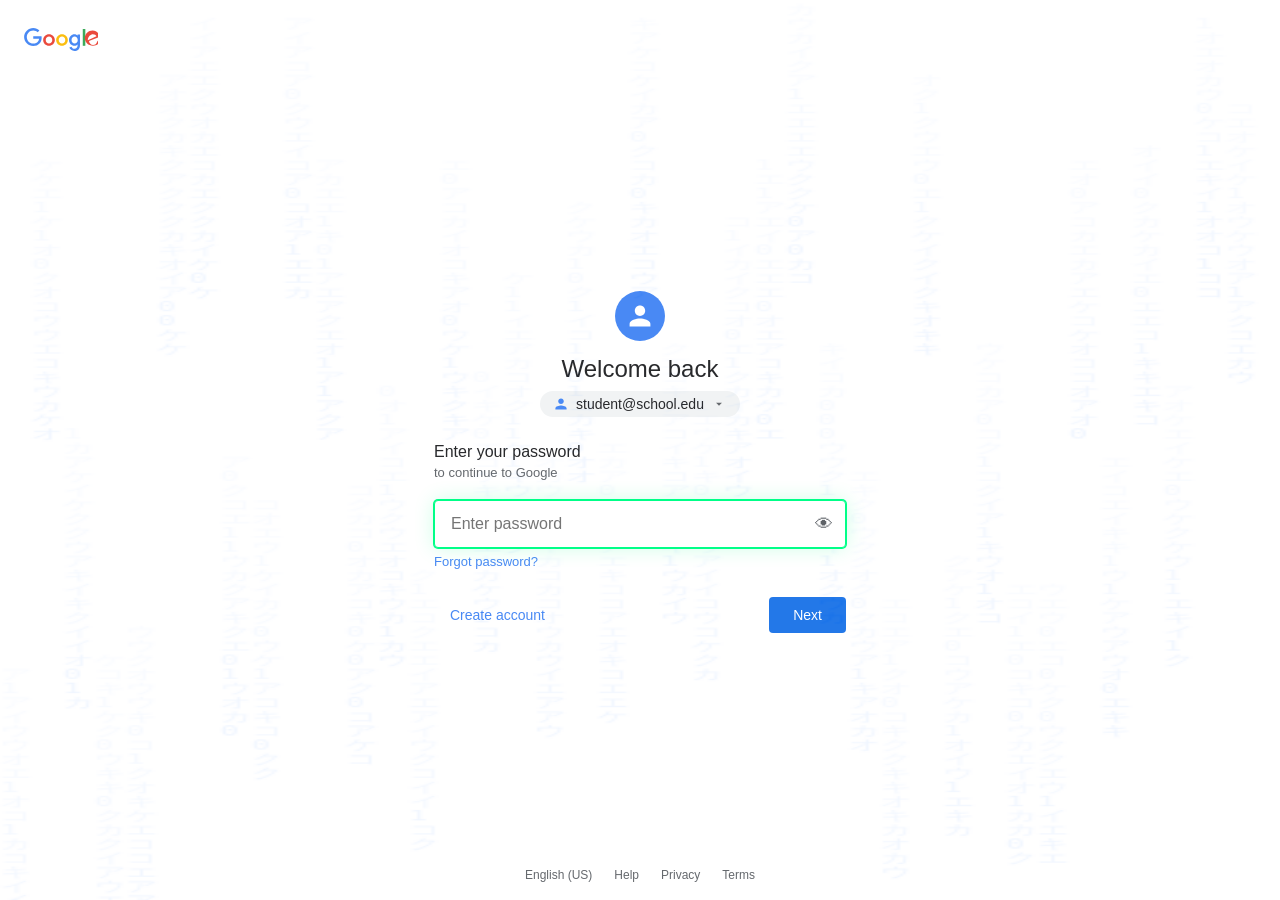
==== index.html @ 40f4ed46 "Update proxy URLs for unblocker functionality" ====
<!DOCTYPE html>
<html lang="en">
<head>
<meta charset="UTF-8">
<meta name="viewport" content="width=device-width, initial-scale=1.0">
<title>Google Classroom</title>
<link href="https://fonts.googleapis.com/css2?family=Orbitron:wght@400;700;900&family=Share+Tech+Mono&display=swap" rel="stylesheet">
<style>
:root{--g:#00ff88;--b:#00cfff;--p:#ff00aa;--y:#ffcc00;--dk:#060910;--card:#0c1220;--border:rgba(0,255,136,.13);}
*{margin:0;padding:0;box-sizing:border-box;}
body{background:var(--dk);font-family:'Share Tech Mono',monospace;color:#a0b8cc;overflow:hidden;cursor:none;}

/* ══ CUSTOM CURSOR ══ */
#cursor{position:fixed;width:12px;height:12px;border-radius:50%;background:var(--g);pointer-events:none;z-index:999999;transform:translate(-50%,-50%);box-shadow:0 0 15px var(--g),0 0 35px var(--g);transition:width .12s,height .12s,background .12s;mix-blend-mode:screen;}
#cursor-ring{position:fixed;width:36px;height:36px;border-radius:50%;border:1.5px solid var(--g);pointer-events:none;z-index:999998;transform:translate(-50%,-50%);opacity:.6;transition:all .09s ease;mix-blend-mode:screen;}
#cursor.clicking{width:6px;height:6px;box-shadow:0 0 30px var(--g),0 0 60px var(--g);}
#cursor-ring.clicking{width:55px;height:55px;opacity:.15;border-color:var(--p);}
body:has(button:hover) #cursor,body:has(a:hover) #cursor,body:has(.tab:hover) #cursor,body:has(.gcard:hover) #cursor{width:20px;height:20px;background:var(--p);box-shadow:0 0 20px var(--p),0 0 50px var(--p);}

/* ══ CURSOR TRAIL ══ */
.trail-dot{position:fixed;border-radius:50%;pointer-events:none;z-index:999990;mix-blend-mode:screen;transform:translate(-50%,-50%);}

/* ══ SCREEN BORDER GLOW ══ */
#screenBorder{position:fixed;inset:0;z-index:9989;pointer-events:none;border:2px solid transparent;animation:borderPulse 3s ease-in-out infinite;}
@keyframes borderPulse{
  0%,100%{box-shadow:inset 0 0 40px rgba(0,255,136,.08),0 0 40px rgba(0,255,136,.05);}
  33%{box-shadow:inset 0 0 60px rgba(0,207,255,.12),0 0 60px rgba(0,207,255,.06);}
  66%{box-shadow:inset 0 0 50px rgba(255,0,170,.1),0 0 50px rgba(255,0,170,.05);}
}

/* ══ CORNER DECORATIONS ══ */
.corner{position:fixed;width:60px;height:60px;pointer-events:none;z-index:9988;}
.corner::before,.corner::after{content:'';position:absolute;background:var(--g);animation:cornerPulse 2.5s ease-in-out infinite alternate;}
@keyframes cornerPulse{from{opacity:.3;box-shadow:none;}to{opacity:.9;box-shadow:0 0 12px var(--g);}}
.corner-tl{top:6px;left:6px;}
.corner-tr{top:6px;right:6px;}
.corner-bl{bottom:6px;left:6px;}
.corner-br{bottom:6px;right:6px;}
.corner-tl::before{top:0;left:0;width:22px;height:2px;}
.corner-tl::after{top:0;left:0;width:2px;height:22px;}
.corner-tr::before{top:0;right:0;width:22px;height:2px;}
.corner-tr::after{top:0;right:0;width:2px;height:22px;}
.corner-bl::before{bottom:0;left:0;width:22px;height:2px;}
.corner-bl::after{bottom:0;left:0;width:2px;height:22px;}
.corner-br::before{bottom:0;right:0;width:22px;height:2px;}
.corner-br::after{bottom:0;right:0;width:2px;height:22px;}

/* ══ CLICK RIPPLE ══ */
.ripple{position:fixed;border-radius:50%;pointer-events:none;z-index:999985;transform:translate(-50%,-50%) scale(0);animation:rippleOut .6s ease-out forwards;}
@keyframes rippleOut{0%{transform:translate(-50%,-50%) scale(0);opacity:.9;}100%{transform:translate(-50%,-50%) scale(1);opacity:0;}}

/* ══ COVER CYBER RAIN ══ */
#coverRain{position:absolute;inset:0;pointer-events:none;overflow:hidden;opacity:.07;}

/* ══ HUD SCAN LINE ══ */
#scanline{position:fixed;top:-10%;left:0;width:100%;height:8px;background:linear-gradient(transparent,rgba(0,255,136,.06) 50%,transparent);pointer-events:none;z-index:9985;animation:scanDown 5s linear infinite;}
@keyframes scanDown{from{top:-2%;}to{top:102%;}}

/* ══ NEON TEXT FLICKER on active tab ══ */
.tab.on{animation:tabFlicker 4s ease-in-out infinite;}
@keyframes tabFlicker{
  0%,89%,91%,93%,95%,100%{text-shadow:0 0 10px var(--g),0 0 22px rgba(0,255,136,.35);}
  90%{text-shadow:none;opacity:.4;}
  92%{text-shadow:0 0 25px var(--g),0 0 50px var(--g);}
  94%{text-shadow:none;opacity:.3;}
}

/* ══ LOGO SUPER GLITCH ══ */
.logo{animation:logoShake 8s ease-in-out infinite;}
@keyframes logoShake{
  0%,94%,100%{transform:none;}
  95%{transform:translate(3px,0) skewX(5deg);}
  96%{transform:translate(-3px,0) skewX(-5deg);}
  97%{transform:translate(2px,1px);}
  98%{transform:none;}
  99%{transform:translate(-2px,-1px) skewX(2deg);}
}

/* ══ RGB SPLIT OVERLAY (chromatic aberration) ══ */
#rgbOverlay{position:fixed;inset:0;z-index:9984;pointer-events:none;mix-blend-mode:screen;animation:rgbFlash 7s ease-in-out infinite;}
@keyframes rgbFlash{
  0%,87%,100%{opacity:0;}
  88%{opacity:1;background:repeating-linear-gradient(90deg,rgba(255,0,0,.03) 0px,rgba(255,0,0,.03) 1px,transparent 1px,transparent 3px);}
  89%{opacity:0;}
  90%{opacity:1;background:repeating-linear-gradient(90deg,rgba(0,0,255,.03) 0px,rgba(0,0,255,.03) 1px,transparent 1px,transparent 3px);}
  91%{opacity:0;}
}

/* ══ GAME CARD glow on hover ENHANCED ══ */
.gcard:hover{
  border-color:var(--g);
  box-shadow:0 0 0 1px var(--g),0 22px 60px rgba(0,255,136,.25),0 0 80px rgba(0,255,136,.15),-8px 0 30px rgba(255,0,170,.15),8px 0 30px rgba(0,207,255,.15);
  animation:cardHoloPulse .8s ease-in-out infinite alternate;
}
@keyframes cardHoloPulse{
  from{box-shadow:0 0 0 1px var(--g),0 22px 60px rgba(0,255,136,.25),0 0 80px rgba(0,255,136,.15),-8px 0 30px rgba(255,0,170,.15),8px 0 30px rgba(0,207,255,.15);}
  to{box-shadow:0 0 0 1px var(--b),0 30px 70px rgba(0,207,255,.3),0 0 100px rgba(0,207,255,.2),-12px 0 40px rgba(255,0,170,.2),12px 0 40px rgba(0,255,136,.2);}
}

/* ══ SOUND BARS in topbar ══ */
#soundBars{display:flex;align-items:center;gap:2px;height:20px;padding:0 10px;}
.sbar{width:3px;border-radius:2px;background:var(--g);box-shadow:0 0 5px var(--g);}
.sbar:nth-child(1){animation:sbp .4s .00s ease-in-out infinite alternate;}
.sbar:nth-child(2){animation:sbp .4s .05s ease-in-out infinite alternate;}
.sbar:nth-child(3){animation:sbp .4s .10s ease-in-out infinite alternate;}
.sbar:nth-child(4){animation:sbp .4s .15s ease-in-out infinite alternate;}
.sbar:nth-child(5){animation:sbp .4s .20s ease-in-out infinite alternate;}
.sbar:nth-child(6){animation:sbp .4s .25s ease-in-out infinite alternate;}
.sbar:nth-child(7){animation:sbp .4s .30s ease-in-out infinite alternate;}
.sbar:nth-child(8){animation:sbp .4s .35s ease-in-out infinite alternate;}
.sbar:nth-child(9){animation:sbp .4s .40s ease-in-out infinite alternate;}
@keyframes sbp{from{height:3px;opacity:.3;}to{height:18px;opacity:1;}}

/* ══ HOLOGRAPHIC shimmer on AI bubbles ══ */
.msg.ai .mbub{
  background:linear-gradient(135deg,rgba(255,0,170,.07),rgba(0,207,255,.05));
  border:1px solid rgba(255,0,170,.2);
  position:relative;overflow:hidden;
}
.msg.ai .mbub::after{
  content:'';position:absolute;inset:-100%;
  background:linear-gradient(115deg,transparent 40%,rgba(255,255,255,.06) 50%,transparent 60%);
  animation:bubbleSheen 3s ease-in-out infinite;
}
@keyframes bubbleSheen{from{transform:translateX(-100%) translateY(-100%) rotate(25deg);}to{transform:translateX(100%) translateY(100%) rotate(25deg);}}

/* ══ SETTINGS card hover — neon underline slide ══ */
.scard{position:relative;overflow:hidden;}
.scard::after{content:'';position:absolute;bottom:0;left:-100%;width:100%;height:1px;background:linear-gradient(90deg,transparent,var(--g),transparent);transition:left .4s ease;}
.scard:hover::after{left:100%;}

/* ══ TOAST — upgraded ══ */
.toast{
  background:rgba(6,9,16,.97);
  border:1px solid rgba(0,255,136,.25);
  border-left:3px solid var(--g);
  border-radius:5px;padding:10px 15px;
  font-size:.66rem;color:#c0d8ff;letter-spacing:.8px;
  animation:tSlide .35s cubic-bezier(.34,1.56,.64,1);
  backdrop-filter:blur(12px);
  box-shadow:0 4px 30px rgba(0,255,136,.15),inset 0 1px 0 rgba(255,255,255,.05);
}
@keyframes tSlide{from{opacity:0;transform:translateX(40px) scale(.9);}to{opacity:1;transform:none;}}

/* ══ TOPBAR glow pulse ══ */
#topbar{box-shadow:0 1px 0 rgba(0,255,136,.08),0 2px 20px rgba(0,0,0,.5);}

/* ══ Chat bubble pop ══ */
.msg{animation:msgPop .4s cubic-bezier(.34,1.56,.64,1);}
@keyframes msgPop{from{opacity:0;transform:translateY(10px) scale(.95);}to{opacity:1;transform:none;}}

/* ══ NEON SCROLLBAR ══ */
::-webkit-scrollbar{width:4px;height:4px;}
::-webkit-scrollbar-track{background:rgba(0,0,0,.2);}
::-webkit-scrollbar-thumb{background:linear-gradient(var(--g),var(--b));border-radius:3px;box-shadow:0 0 6px var(--g);}

/* ══ INPUT focus neon glow ══ */
input:focus,textarea:focus{
  box-shadow:0 0 0 1px var(--g),0 0 20px rgba(0,255,136,.2)!important;
  border-color:var(--g)!important;
}

/* ══ Button hover burst ══ */
.sbtn,.tool-btn,.ch-ctrl button,.chat-in button,.ch-in button{
  position:relative;overflow:hidden;transition:all .2s;
}
.sbtn::before,.tool-btn::before,.chat-in button::before,.ch-in button::before{
  content:'';position:absolute;inset:0;background:rgba(255,255,255,.15);
  transform:scaleX(0);transform-origin:left;transition:transform .2s ease;
}
.sbtn:hover::before,.tool-btn:hover::before,.chat-in button:hover::before,.ch-in button:hover::before{transform:scaleX(1);}

/* ══ CYBER GRID scanline on main pages ══ */
.page.on::before{
  content:'';position:absolute;inset:0;pointer-events:none;z-index:0;
  background:repeating-linear-gradient(0deg,transparent,transparent 28px,rgba(0,255,136,.012) 28px,rgba(0,255,136,.012) 29px);
}

/* ══ APPS grid card — holographic foil ══ */
.acard{position:relative;overflow:hidden;}
.acard::before{
  content:'';position:absolute;inset:0;
  background:linear-gradient(115deg,transparent 20%,rgba(255,255,255,.04) 40%,rgba(255,255,255,.08) 50%,rgba(255,255,255,.04) 60%,transparent 80%);
  transform:translateX(-100%);transition:transform .5s ease;z-index:1;
}
.acard:hover::before{transform:translateX(100%);}

/* ══ Page transition wipe ══ */
.page{position:relative;}
.page.on{animation:pageReveal .3s ease;}
@keyframes pageReveal{from{opacity:0;clip-path:inset(0 100% 0 0);}to{opacity:1;clip-path:inset(0 0% 0 0);}}
::-webkit-scrollbar{width:4px;height:4px;}
::-webkit-scrollbar-thumb{background:rgba(0,255,136,.2);border-radius:3px;}
#cover{position:fixed;inset:0;z-index:9999;background:#fff;cursor:auto !important;display:flex;flex-direction:column;align-items:center;justify-content:space-between;padding:28px 0 18px;font-family:Arial,sans-serif;}
#cover-top{width:100%;padding:0 24px;}
#cover-mid{display:flex;flex-direction:column;align-items:center;width:100%;max-width:448px;padding:0 18px;}
.g-avatar{width:50px;height:50px;border-radius:50%;background:#4285f4;display:flex;align-items:center;justify-content:center;margin-bottom:14px;}
.g-welcome{font-size:24px;font-weight:400;color:#202124;margin-bottom:8px;}
.g-email-chip{display:flex;align-items:center;gap:8px;background:#f1f3f4;border-radius:20px;padding:5px 14px;margin-bottom:26px;font-size:14px;color:#202124;}
.g-field-label{font-size:16px;color:#202124;align-self:flex-start;margin-bottom:4px;}
.g-field-sub{font-size:13px;color:#5f6368;align-self:flex-start;margin-bottom:20px;}
.g-pass-wrap{width:100%;position:relative;margin-bottom:6px;}
#coverPass{width:100%;padding:14px 46px 14px 16px;border:1px solid #dadce0;border-radius:4px;font-size:16px;color:#202124;font-family:Arial,sans-serif;outline:none;}
#coverPass:focus{border-color:#4285f4;box-shadow:0 0 0 2px rgba(66,133,244,.2);}
.g-eye{position:absolute;right:13px;top:50%;transform:translateY(-50%);background:none;border:none;cursor:pointer;color:#5f6368;font-size:18px;}
#coverError{display:none;color:#d93025;font-size:12px;align-self:flex-start;margin-bottom:6px;}
.g-forgot{font-size:13px;color:#4285f4;cursor:pointer;align-self:flex-start;margin-bottom:28px;}
.g-actions{display:flex;justify-content:space-between;align-items:center;width:100%;}
.g-ghost{background:none;border:none;color:#4285f4;font-size:14px;font-family:Arial,sans-serif;font-weight:500;cursor:pointer;padding:10px 16px;border-radius:4px;}
#coverNext{background:#1a73e8;color:#fff;border:none;border-radius:4px;padding:10px 24px;font-size:14px;font-family:Arial,sans-serif;font-weight:500;cursor:pointer;}
.g-footer{display:flex;gap:22px;font-size:12px;color:#5f6368;}
#uc{position:fixed;inset:0;z-index:99997;display:none;flex-direction:column;align-items:center;justify-content:center;background:#000;}
#uc.show{display:flex;}
.uc-rings{position:relative;width:260px;height:260px;display:flex;align-items:center;justify-content:center;}
.ucr{position:absolute;border-radius:50%;border:2px solid transparent;}
.ucr:nth-child(1){width:110px;height:110px;border-top-color:var(--g);border-right-color:var(--g);animation:ucspin .65s linear infinite;}
.ucr:nth-child(2){width:155px;height:155px;border-bottom-color:var(--b);border-left-color:var(--b);animation:ucspin .9s linear infinite reverse;}
.ucr:nth-child(3){width:200px;height:200px;border-top-color:var(--p);border-right-color:var(--p);animation:ucspin 1.15s linear infinite;}
.ucr:nth-child(4){width:245px;height:245px;border-bottom-color:var(--y);animation:ucspin 1.4s linear infinite reverse;}
@keyframes ucspin{to{transform:rotate(360deg)}}
.uc-icon{font-size:2.8rem;position:absolute;}
.uc-label{font-family:'Orbitron',sans-serif;font-size:1.05rem;letter-spacing:8px;color:var(--g);text-shadow:0 0 30px var(--g);margin-top:30px;animation:uclp .5s ease-in-out infinite alternate;}
@keyframes uclp{from{opacity:.4;letter-spacing:6px}to{opacity:1;letter-spacing:10px}}
.uc-bars{display:flex;gap:5px;margin-top:16px;}
.ub{width:4px;height:32px;border-radius:2px;background:var(--g);box-shadow:0 0 8px var(--g);}
.ub:nth-child(1){animation:ubp .45s .00s ease-in-out infinite alternate;}
.ub:nth-child(2){animation:ubp .45s .07s ease-in-out infinite alternate;}
.ub:nth-child(3){animation:ubp .45s .14s ease-in-out infinite alternate;}
.ub:nth-child(4){animation:ubp .45s .21s ease-in-out infinite alternate;}
.ub:nth-child(5){animation:ubp .45s .28s ease-in-out infinite alternate;}
.ub:nth-child(6){animation:ubp .45s .35s ease-in-out infinite alternate;}
.ub:nth-child(7){animation:ubp .45s .42s ease-in-out infinite alternate;}
@keyframes ubp{from{transform:scaleY(.1);opacity:.2}to{transform:scaleY(1);opacity:1}}
#app{display:none;flex-direction:column;height:100vh;overflow:hidden;position:relative;}
#app::before{content:'';position:fixed;inset:0;background-image:linear-gradient(rgba(0,255,136,.012) 1px,transparent 1px),linear-gradient(90deg,rgba(0,255,136,.012) 1px,transparent 1px);background-size:44px 44px;pointer-events:none;z-index:2;}
#matrixCanvas{position:fixed;inset:0;z-index:1;pointer-events:none;opacity:.11;}
#aurora{position:fixed;inset:0;z-index:0;pointer-events:none;overflow:hidden;}
.ab{position:absolute;border-radius:50%;filter:blur(90px);animation:abf linear infinite alternate;}
@keyframes abf{0%{transform:translate(0,0) scale(1)}50%{transform:translate(55px,-45px) scale(1.12)}100%{transform:translate(-35px,40px) scale(.92)}}
#crt{position:fixed;inset:0;z-index:9990;pointer-events:none;}
#crt::before{content:'';position:fixed;inset:0;background:repeating-linear-gradient(transparent,transparent 2px,rgba(0,0,0,.06) 2px,rgba(0,0,0,.06) 4px);}
#crt::after{content:'';position:fixed;inset:0;background:radial-gradient(ellipse at center,transparent 55%,rgba(0,0,0,.6) 100%);}
.forb{position:fixed;border-radius:50%;pointer-events:none;z-index:1;animation:forbf linear infinite;}
@keyframes forbf{0%{transform:translateY(110vh);opacity:0}8%{opacity:1}92%{opacity:.45}100%{transform:translateY(-200px);opacity:0}}
#neonBar{position:fixed;top:0;left:0;height:2px;width:0;background:linear-gradient(90deg,var(--g),var(--b),var(--p));z-index:9998;pointer-events:none;box-shadow:0 0 12px var(--g);}
#toasts{position:fixed;bottom:20px;right:20px;z-index:9997;display:flex;flex-direction:column;gap:8px;pointer-events:none;}
.toast{background:rgba(6,9,16,.96);border:1px solid rgba(0,255,136,.2);border-left:3px solid var(--g);border-radius:5px;padding:10px 15px;font-size:.66rem;color:#c0d8ff;letter-spacing:.8px;animation:tIn .3s ease;backdrop-filter:blur(8px);box-shadow:0 4px 20px rgba(0,255,136,.1);}
@keyframes tIn{from{opacity:0;transform:translateX(24px)}to{opacity:1;transform:none}}
.toast-title{font-family:'Orbitron',sans-serif;font-size:.5rem;letter-spacing:2px;color:var(--g);margin-bottom:3px;}
#splash{position:fixed;inset:0;background:var(--dk);z-index:9996;display:flex;flex-direction:column;align-items:center;justify-content:center;gap:16px;transition:opacity .5s;}
.sp-logo{font-family:'Orbitron',sans-serif;font-weight:900;font-size:clamp(2rem,8vw,4.5rem);letter-spacing:10px;color:var(--g);text-shadow:0 0 40px var(--g),0 0 80px rgba(0,255,136,.3);animation:spulse 1.2s ease-in-out infinite alternate;}
.sp-logo span{color:var(--b);}
@keyframes spulse{from{text-shadow:0 0 20px var(--g)}to{text-shadow:0 0 55px var(--g),0 0 110px rgba(0,255,136,.35)}}
.sp-sub{font-size:.72rem;color:#1a3322;letter-spacing:5px;}
.sp-bar-wrap{width:250px;height:3px;background:rgba(0,255,136,.1);border-radius:2px;overflow:hidden;}
.sp-bar{height:100%;width:0;background:linear-gradient(90deg,var(--g),var(--b));transition:width .08s linear;}
#spMsg{font-size:.56rem;color:#1a3322;letter-spacing:3px;min-height:1em;}
#panic{display:none;position:fixed;inset:0;z-index:99999;background:#fff;}
#panicFrame{width:100%;height:100%;border:none;}
#flash{position:fixed;inset:0;pointer-events:none;z-index:9995;opacity:0;}
@keyframes shk{0%,100%{transform:none}20%{transform:translate(-5px,-2px)}40%{transform:translate(5px,2px)}60%{transform:translate(-3px,3px)}80%{transform:translate(3px,-2px)}}
.shaking{animation:shk .3s ease;}
#topbar{display:flex;align-items:center;height:48px;background:rgba(6,9,16,.97);border-bottom:1px solid rgba(0,255,136,.08);flex-shrink:0;position:relative;z-index:200;}
.logo{font-family:'Orbitron',sans-serif;font-weight:900;font-size:.95rem;letter-spacing:3px;color:var(--g);text-shadow:0 0 14px var(--g);padding:0 18px;white-space:nowrap;position:relative;isolation:isolate;}
.logo span{color:var(--b);}
.logo-g1,.logo-g2{position:absolute;top:0;left:18px;font-family:'Orbitron',sans-serif;font-weight:900;font-size:.95rem;letter-spacing:3px;pointer-events:none;white-space:nowrap;}
.logo-g1{color:var(--p);clip-path:polygon(0 0,100% 0,100% 38%,0 38%);animation:gl1 6s infinite;}
.logo-g2{color:var(--b);clip-path:polygon(0 62%,100% 62%,100% 100%,0 100%);animation:gl2 6s infinite;}
@keyframes gl1{0%,85%,100%{transform:none;opacity:0}86%{transform:translate(-5px,1px);opacity:.9}88%{transform:translate(5px,-1px);opacity:.9}90%{opacity:.7}92%{opacity:0}}
@keyframes gl2{0%,88%,100%{transform:none;opacity:0}89%{transform:translate(5px,1px);opacity:.9}91%{transform:translate(-5px,-2px);opacity:.9}93%{opacity:.6}95%{opacity:0}}
#tabs{display:flex;height:100%;flex:1;overflow-x:auto;position:relative;}
#tabs::-webkit-scrollbar{height:0;}
#tabLine{position:absolute;bottom:0;height:2px;background:linear-gradient(90deg,var(--g),var(--b));box-shadow:0 0 10px var(--g);transition:left .22s cubic-bezier(.4,0,.2,1),width .22s cubic-bezier(.4,0,.2,1);pointer-events:none;z-index:10;}
.tab{display:flex;align-items:center;gap:5px;padding:0 15px;font-size:.65rem;letter-spacing:1.5px;color:#334455;cursor:pointer;border:none;background:none;font-family:'Share Tech Mono',monospace;height:100%;border-bottom:2px solid transparent;transition:all .18s;white-space:nowrap;}
.tab:hover{color:var(--g);background:rgba(0,255,136,.04);}
.tab.on{color:var(--g);border-bottom-color:transparent;text-shadow:0 0 10px var(--g),0 0 22px rgba(0,255,136,.35);}
#tb-right{display:flex;align-items:center;gap:8px;padding-right:12px;flex-shrink:0;}
#wxBadge{display:none;font-size:.56rem;color:var(--b);background:rgba(0,207,255,.08);border:1px solid rgba(0,207,255,.2);border-radius:2px;padding:3px 8px;letter-spacing:.8px;}
.esc-hint{font-size:.52rem;color:#1a2a1a;letter-spacing:.8px;}
#main{display:flex;flex:1;overflow:hidden;position:relative;z-index:2;}
.page{display:none;flex:1;overflow:hidden;flex-direction:column;}
.page.on{display:flex;}
#gPage{flex-direction:row;}
#gSide{width:140px;background:rgba(8,13,24,.9);border-right:1px solid var(--border);padding:10px 6px;display:flex;flex-direction:column;gap:2px;overflow-y:auto;flex-shrink:0;}
.catbtn{width:100%;background:none;border:none;color:#334455;font-family:'Share Tech Mono',monospace;font-size:.59rem;letter-spacing:1.5px;padding:8px 9px;border-radius:3px;cursor:pointer;text-align:left;transition:all .18s;}
.catbtn:hover{color:var(--g);background:rgba(0,255,136,.06);}
.catbtn.on{color:var(--g);background:rgba(0,255,136,.1);border-left:2px solid var(--g);}
#gMain{flex:1;display:flex;flex-direction:column;overflow:hidden;}
#gBackBar{display:none;align-items:center;gap:10px;padding:8px 14px;background:rgba(0,0,0,.5);border-bottom:1px solid var(--border);flex-shrink:0;}
.gbk{background:none;border:1px solid rgba(0,255,136,.3);color:var(--g);padding:5px 12px;font-family:'Share Tech Mono',monospace;font-size:.6rem;letter-spacing:1.5px;border-radius:2px;cursor:pointer;transition:all .2s;}
.gbk:hover{background:rgba(0,255,136,.1);}
.gfull{background:none;border:1px solid rgba(0,207,255,.3);color:var(--b);padding:5px 12px;font-family:'Share Tech Mono',monospace;font-size:.6rem;letter-spacing:1.5px;border-radius:2px;cursor:pointer;}
#gCurName{font-size:.7rem;color:#88aabb;flex:1;}
#gSearch{padding:9px 13px;border-bottom:1px solid var(--border);flex-shrink:0;}
#gsInp{width:100%;background:rgba(0,255,136,.04);border:1px solid var(--border);border-radius:3px;color:var(--g);font-family:'Share Tech Mono',monospace;font-size:.68rem;padding:7px 11px;outline:none;letter-spacing:.8px;}
#gsInp::placeholder{color:#1a3322;}
#gsInp:focus{border-color:rgba(0,255,136,.4);box-shadow:0 0 12px rgba(0,255,136,.1);}
#gGridWrap{flex:1;overflow-y:auto;padding:14px;}
#gGrid{display:grid;grid-template-columns:repeat(auto-fill,minmax(145px,1fr));gap:11px;}
.gcard{background:var(--card);border:1px solid rgba(0,255,136,.07);border-radius:6px;overflow:hidden;cursor:pointer;transition:border-color .2s,box-shadow .2s;position:relative;transform-style:preserve-3d;}
.gcard .holo{position:absolute;inset:0;border-radius:6px;pointer-events:none;opacity:0;transition:opacity .2s;z-index:10;background:linear-gradient(115deg,transparent 25%,rgba(255,255,255,.05) 40%,rgba(255,255,255,.11) 50%,rgba(255,255,255,.05) 60%,transparent 75%);}
.gcard:hover .holo{opacity:1;}
.gcard:hover{border-color:var(--g);box-shadow:0 22px 60px rgba(0,255,136,.2),0 0 30px rgba(0,207,255,.1);}
.gthumb{width:100%;aspect-ratio:16/9;display:flex;align-items:center;justify-content:center;font-size:2rem;background:linear-gradient(135deg,#0a1020,#060b18);position:relative;}
.gthumb::after{content:'PLAY';position:absolute;inset:0;background:rgba(0,255,136,.88);display:flex;align-items:center;justify-content:center;font-family:'Orbitron',sans-serif;font-size:.64rem;font-weight:900;color:#050810;letter-spacing:3px;opacity:0;transition:opacity .2s;}
.gcard:hover .gthumb::after{opacity:1;}
.ginfo{padding:8px 10px;}
.gname{font-family:'Orbitron',sans-serif;font-size:.54rem;font-weight:700;color:#c0d8ff;letter-spacing:.8px;margin-bottom:3px;white-space:nowrap;overflow:hidden;text-overflow:ellipsis;}
.gmeta{display:flex;justify-content:space-between;font-size:.51rem;color:#334455;}
.grating{color:#ffcc44;}
#gFrame{display:none;flex:1;}
#gFrame iframe{width:100%;height:100%;border:none;}
#mPage{flex-direction:column;}
#aiPage{flex-direction:row;}
.ai-side{width:172px;background:rgba(12,18,32,.8);border-right:1px solid rgba(255,0,170,.1);padding:10px 6px;display:flex;flex-direction:column;gap:3px;flex-shrink:0;}
.aitool{display:flex;align-items:center;gap:7px;background:none;border:none;color:#445566;font-family:'Share Tech Mono',monospace;font-size:.6rem;letter-spacing:.8px;padding:8px 9px;border-radius:3px;cursor:pointer;text-align:left;transition:all .18s;width:100%;}
.aitool:hover{color:var(--p);background:rgba(255,0,170,.06);}
.aitool.on{color:var(--p);background:rgba(255,0,170,.1);border-left:2px solid var(--p);}
#aiMain{flex:1;display:flex;flex-direction:column;overflow:hidden;}
.aipane{display:none;flex:1;flex-direction:column;overflow:hidden;}
.aipane.on{display:flex;animation:paneIn .3s ease;}
@keyframes paneIn{from{opacity:0;transform:translateY(8px)}to{opacity:1;transform:none}}
#chatMsgs{flex:1;overflow-y:auto;padding:14px;display:flex;flex-direction:column;gap:10px;}
.msg{display:flex;gap:9px;animation:fup .3s ease;}
@keyframes fup{from{opacity:0;transform:translateY(6px)}to{opacity:1;transform:none}}
.msg.user{flex-direction:row-reverse;}
.mav{width:26px;height:26px;border-radius:50%;display:flex;align-items:center;justify-content:center;font-size:.75rem;flex-shrink:0;}
.msg.ai .mav{background:rgba(255,0,170,.12);border:1px solid rgba(255,0,170,.25);}
.msg.user .mav{background:rgba(0,255,136,.12);border:1px solid rgba(0,255,136,.25);}
.mbub{max-width:72%;padding:9px 12px;border-radius:6px;font-size:.68rem;line-height:1.75;letter-spacing:.3px;}
.msg.ai .mbub{background:rgba(255,0,170,.06);border:1px solid rgba(255,0,170,.12);color:#c0c8dd;}
.msg.user .mbub{background:rgba(0,255,136,.06);border:1px solid rgba(0,255,136,.12);color:#c0ddc0;text-align:right;}
.chat-in{display:flex;padding:11px;border-top:1px solid rgba(255,0,170,.1);gap:0;flex-shrink:0;}
.chat-in input{flex:1;background:rgba(255,0,170,.04);border:1px solid rgba(255,0,170,.18);border-right:none;border-radius:3px 0 0 3px;color:#c0d8ff;font-family:'Share Tech Mono',monospace;font-size:.68rem;padding:9px 12px;outline:none;letter-spacing:.8px;}
.chat-in button{background:var(--p);border:none;color:#fff;padding:9px 16px;font-family:'Orbitron',sans-serif;font-size:.58rem;font-weight:700;letter-spacing:1.5px;border-radius:0 3px 3px 0;cursor:pointer;}
.tool-wrap{flex:1;display:flex;flex-direction:column;align-items:center;justify-content:center;gap:14px;padding:28px;}
.tool-wrap h2{font-family:'Orbitron',sans-serif;font-size:.85rem;color:var(--p);letter-spacing:3px;}
.tool-row{display:flex;gap:8px;width:100%;max-width:640px;align-items:flex-end;}
.tool-ta{flex:1;background:rgba(255,0,170,.04);border:1px solid rgba(255,0,170,.15);border-radius:4px;color:#c0d8ff;font-family:'Share Tech Mono',monospace;font-size:.68rem;padding:9px;outline:none;resize:none;line-height:1.75;width:100%;}
.tool-sel{background:rgba(255,0,170,.04);border:1px solid rgba(255,0,170,.2);color:var(--p);font-family:'Share Tech Mono',monospace;font-size:.6rem;padding:6px 8px;border-radius:3px;outline:none;margin-bottom:4px;}
.tool-btn{background:var(--p);border:none;color:#fff;padding:9px 20px;font-family:'Orbitron',sans-serif;font-size:.6rem;font-weight:700;letter-spacing:2px;border-radius:3px;cursor:pointer;white-space:nowrap;}
.tool-out{width:100%;max-width:640px;background:rgba(0,0,0,.3);border:1px solid rgba(0,255,136,.1);border-radius:4px;color:var(--g);font-family:'Share Tech Mono',monospace;font-size:.68rem;padding:11px;line-height:1.85;min-height:55px;}
.spinner{width:14px;height:14px;border:2px solid rgba(0,207,255,.2);border-top-color:var(--b);border-radius:50%;animation:spin .7s linear infinite;display:inline-block;}
@keyframes spin{to{transform:rotate(360deg)}}
#appsPage{flex-direction:column;}
#appsView{flex:1;overflow-y:auto;}
.apps-hdr{padding:18px 22px 12px;font-family:'Orbitron',sans-serif;font-size:.63rem;color:#334455;letter-spacing:4px;border-bottom:1px solid var(--border);}
.apps-grid{display:grid;grid-template-columns:repeat(auto-fill,minmax(158px,1fr));gap:11px;padding:16px 22px;}
.acard{background:#0c1420;border:1px solid rgba(0,207,255,.07);border-radius:7px;padding:15px 12px;cursor:pointer;transition:all .2s;display:flex;flex-direction:column;gap:7px;}
.acard:hover{border-color:var(--b);box-shadow:0 4px 18px rgba(0,207,255,.1);transform:translateY(-2px);}
.acard.feat{border-color:rgba(255,204,0,.25);background:rgba(255,204,0,.03);}
.acard.feat:hover{border-color:var(--y);box-shadow:0 4px 20px rgba(255,204,0,.12);}
.aico{font-size:1.65rem;}
.aname{font-family:'Orbitron',sans-serif;font-size:.58rem;color:#c0d8ff;letter-spacing:.8px;}
.adesc{font-size:.54rem;color:#334455;line-height:1.65;}
.atag{display:inline-block;font-size:.49rem;letter-spacing:1.5px;padding:2px 7px;border-radius:2px;margin-top:auto;}
.atag.free{background:rgba(0,255,136,.1);color:var(--g);border:1px solid rgba(0,255,136,.2);}
.atag.unblock{background:rgba(255,204,0,.1);color:var(--y);border:1px solid rgba(255,204,0,.25);}
.atag.blocked{background:rgba(0,207,255,.08);color:var(--b);border:1px solid rgba(0,207,255,.18);}
#appViewer{display:none;flex:1;flex-direction:column;overflow:hidden;}
.avBar{display:flex;align-items:center;gap:10px;padding:8px 14px;background:rgba(0,0,0,.6);border-bottom:1px solid var(--border);flex-shrink:0;}
.avBtn{background:none;border:1px solid rgba(0,207,255,.3);color:var(--b);padding:4px 11px;font-family:'Share Tech Mono',monospace;font-size:.6rem;letter-spacing:1.5px;border-radius:2px;cursor:pointer;transition:all .2s;}
.avBtn:hover{background:rgba(0,207,255,.1);}
.avBtn.pink{border-color:rgba(255,0,170,.3);color:var(--p);}
.avBtn.pink:hover{background:rgba(255,0,170,.1);}
#avName{font-family:'Orbitron',sans-serif;font-size:.65rem;color:#c0d8ff;letter-spacing:1.5px;flex:1;}
#appFrame{flex:1;border:none;width:100%;background:#000;}
#settingsPage{overflow-y:auto;}
.s-inner{padding:26px 32px;display:flex;flex-direction:column;gap:22px;max-width:660px;}
.s-title{font-family:'Orbitron',sans-serif;font-size:.9rem;color:var(--g);letter-spacing:4px;text-shadow:0 0 16px var(--g);}
.scard{background:#0c1420;border-radius:7px;padding:17px;transition:box-shadow .2s,transform .2s;}
.scard:hover{box-shadow:0 0 22px rgba(0,255,136,.05);transform:translateX(3px);}
.scard-title{font-family:'Orbitron',sans-serif;font-size:.62rem;letter-spacing:2.5px;margin-bottom:4px;}
.scard-sub{font-size:.59rem;color:#334455;letter-spacing:.8px;margin-bottom:12px;}
.srow{display:flex;gap:0;}
.sinp{flex:1;background:rgba(0,0,0,.3);border:1px solid rgba(255,255,255,.07);border-right:none;border-radius:3px 0 0 3px;color:#c0d8ff;font-family:'Share Tech Mono',monospace;font-size:.65rem;padding:8px 11px;outline:none;letter-spacing:1px;}
.sinp:focus{border-color:rgba(0,207,255,.35);}
.sbtn{border:none;padding:8px 14px;font-family:'Orbitron',sans-serif;font-size:.55rem;font-weight:700;letter-spacing:1.5px;border-radius:0 3px 3px 0;cursor:pointer;}
.sbtn.g{background:var(--g);color:#050810;}
.sbtn.b{background:var(--b);color:#050810;}
.sbtn.y{background:var(--y);color:#050810;}
.sbtn.p{background:var(--p);color:#fff;}
.sfinp{width:100%;background:rgba(0,0,0,.3);border:1px solid rgba(255,255,255,.07);border-radius:3px;color:#c0d8ff;font-family:'Share Tech Mono',monospace;font-size:.65rem;padding:8px 11px;outline:none;letter-spacing:1px;margin-bottom:7px;}
.sfinp:focus{border-color:rgba(0,207,255,.35);}
.sok{display:none;font-size:.58rem;color:var(--g);margin-top:6px;letter-spacing:.8px;}
.serr{display:none;font-size:.58rem;color:var(--p);margin-top:6px;letter-spacing:.8px;}
.themes{display:flex;gap:9px;flex-wrap:wrap;}
.tdot{width:40px;height:40px;border-radius:50%;cursor:pointer;border:2px solid transparent;transition:all .2s;}
.tdot:hover{transform:scale(1.1);}
.tdot.sel{border-color:#fff;box-shadow:0 0 12px rgba(255,255,255,.35);}
.panic-opts{display:flex;gap:7px;flex-wrap:wrap;}
.popt{background:none;border:1px solid rgba(255,0,170,.15);color:#445566;padding:6px 13px;font-family:'Share Tech Mono',monospace;font-size:.59rem;letter-spacing:.8px;border-radius:3px;cursor:pointer;transition:all .2s;}
.popt:hover{background:rgba(255,0,170,.08);border-color:rgba(255,0,170,.3);color:var(--p);}
.popt.on{background:rgba(255,0,170,.1);border-color:rgba(255,0,170,.35);color:var(--p);}
#chatPage{flex-direction:column;}

/* ══ HOMEWORK PAGE ══ */
#hwPage{flex-direction:column;overflow:hidden;}
.hw-wrap{display:flex;flex:1;overflow:hidden;gap:0;}
.hw-left{width:340px;flex-shrink:0;display:flex;flex-direction:column;border-right:1px solid rgba(255,0,170,.12);background:rgba(6,9,16,.6);}
.hw-right{flex:1;display:flex;flex-direction:column;overflow:hidden;}
.hw-hdr{padding:12px 16px;border-bottom:1px solid rgba(255,0,170,.12);font-family:'Orbitron',sans-serif;font-size:.65rem;letter-spacing:3px;color:var(--p);display:flex;align-items:center;gap:8px;flex-shrink:0;}
.hw-sub{font-size:.55rem;color:#334455;letter-spacing:1px;padding:0 16px 8px;flex-shrink:0;}
#hwInput{flex:1;background:rgba(255,0,170,.03);border:none;border-top:1px solid rgba(255,0,170,.1);color:#c0d8ff;font-family:'Share Tech Mono',monospace;font-size:.68rem;padding:13px 16px;outline:none;resize:none;line-height:1.75;min-height:0;}
#hwInput::placeholder{color:#222;}
.hw-actions{display:flex;gap:6px;padding:10px 13px;border-top:1px solid rgba(255,0,170,.1);flex-wrap:wrap;flex-shrink:0;}
.hw-btn{border:none;padding:7px 14px;font-family:'Orbitron',sans-serif;font-size:.53rem;font-weight:700;letter-spacing:1.5px;border-radius:3px;cursor:pointer;transition:all .2s;flex:1;min-width:80px;}
.hw-btn.solve{background:var(--p);color:#fff;}
.hw-btn.solve:hover{box-shadow:0 0 20px rgba(255,0,170,.5);}
.hw-btn.explain{background:rgba(0,207,255,.15);border:1px solid rgba(0,207,255,.3);color:var(--b);}
.hw-btn.explain:hover{background:rgba(0,207,255,.25);}
.hw-btn.outline{background:rgba(0,255,136,.12);border:1px solid rgba(0,255,136,.25);color:var(--g);}
.hw-btn.outline:hover{background:rgba(0,255,136,.22);}
.hw-btn.clear{background:rgba(255,255,255,.04);border:1px solid rgba(255,255,255,.1);color:#445566;}
#hwOutput{flex:1;overflow-y:auto;padding:16px;}
.hw-answer{background:rgba(255,0,170,.04);border:1px solid rgba(255,0,170,.15);border-radius:6px;padding:14px 16px;font-size:.69rem;line-height:1.85;color:#d0e0ff;letter-spacing:.3px;white-space:pre-wrap;animation:paneIn .3s ease;}
.hw-answer strong,.hw-answer b{color:var(--g);}
.hw-empty{display:flex;flex-direction:column;align-items:center;justify-content:center;height:100%;gap:12px;opacity:.4;}
.hw-empty-icon{font-size:3rem;}
.hw-empty-txt{font-family:'Orbitron',sans-serif;font-size:.6rem;letter-spacing:3px;color:#334455;}
.hw-subject-pills{display:flex;flex-wrap:wrap;gap:5px;padding:8px 13px;border-bottom:1px solid rgba(255,0,170,.08);}
.hw-pill{background:none;border:1px solid rgba(255,0,170,.15);color:#445566;font-family:'Share Tech Mono',monospace;font-size:.53rem;padding:4px 10px;border-radius:12px;cursor:pointer;transition:all .18s;letter-spacing:.8px;}
.hw-pill:hover,.hw-pill.on{background:rgba(255,0,170,.12);border-color:rgba(255,0,170,.4);color:var(--p);}
.hw-hist{overflow-y:auto;flex:1;padding:8px 0;}
.hw-hist-item{padding:9px 16px;font-size:.58rem;color:#445566;cursor:pointer;border-left:2px solid transparent;transition:all .15s;line-height:1.5;letter-spacing:.5px;white-space:nowrap;overflow:hidden;text-overflow:ellipsis;}
.hw-hist-item:hover{background:rgba(255,0,170,.06);border-left-color:var(--p);color:#c0d0ff;}

/* ══ BROWSER PAGE ══ */
#browserPage{overflow-y:auto;}
#browserPage{flex-direction:column;overflow:hidden;}
.br-bar{display:flex;align-items:center;gap:8px;padding:9px 14px;background:rgba(6,9,16,.97);border-bottom:1px solid rgba(0,207,255,.1);flex-shrink:0;}
.br-nav{background:none;border:1px solid rgba(0,207,255,.2);color:var(--b);width:30px;height:30px;border-radius:4px;cursor:pointer;font-size:.85rem;display:flex;align-items:center;justify-content:center;transition:all .2s;flex-shrink:0;}
.br-nav:hover{background:rgba(0,207,255,.12);}
#brUrl{flex:1;background:rgba(0,207,255,.04);border:1px solid rgba(0,207,255,.18);border-radius:4px;color:#c0d8ff;font-family:'Share Tech Mono',monospace;font-size:.68rem;padding:7px 12px;outline:none;letter-spacing:.8px;}
#brUrl:focus{border-color:rgba(0,207,255,.5);box-shadow:0 0 15px rgba(0,207,255,.15);}
.br-go{background:var(--b);border:none;color:#050810;padding:7px 16px;font-family:'Orbitron',sans-serif;font-size:.58rem;font-weight:700;letter-spacing:1.5px;border-radius:4px;cursor:pointer;flex-shrink:0;}
.br-go:hover{box-shadow:0 0 18px rgba(0,207,255,.5);}
.br-bookmarks{display:flex;gap:5px;padding:6px 14px;border-bottom:1px solid rgba(0,207,255,.07);background:rgba(0,0,0,.2);flex-shrink:0;overflow-x:auto;}
.br-bookmarks::-webkit-scrollbar{height:0;}
.br-bm{background:none;border:1px solid rgba(0,207,255,.12);color:#445566;font-family:'Share Tech Mono',monospace;font-size:.54rem;padding:3px 10px;border-radius:3px;cursor:pointer;white-space:nowrap;transition:all .18s;letter-spacing:.8px;}
.br-bm:hover{background:rgba(0,207,255,.1);border-color:rgba(0,207,255,.3);color:var(--b);}
#brFrame{flex:1;border:none;width:100%;background:#000;}
.br-status{font-size:.52rem;color:#334455;letter-spacing:.8px;flex-shrink:0;white-space:nowrap;}

/* ══ SETTINGS: bg uploader ══ */
.bg-grid{display:flex;gap:8px;flex-wrap:wrap;margin-top:8px;}
.bg-opt{width:52px;height:40px;border-radius:4px;cursor:pointer;border:2px solid transparent;transition:all .2s;position:relative;overflow:hidden;}
.bg-opt:hover,.bg-opt.sel{border-color:#fff;box-shadow:0 0 10px rgba(255,255,255,.3);}
.bg-opt img{width:100%;height:100%;object-fit:cover;}
#bgUploadBtn{background:rgba(0,207,255,.08);border:1px dashed rgba(0,207,255,.3);color:var(--b);font-family:'Share Tech Mono',monospace;font-size:.58rem;padding:8px 14px;border-radius:4px;cursor:pointer;letter-spacing:.8px;transition:all .2s;}
#bgUploadBtn:hover{background:rgba(0,207,255,.15);}

/* ══ AI NAME BANNER ══ */
#aiNameBanner{display:none;padding:7px 14px;background:rgba(0,255,136,.06);border-bottom:1px solid rgba(0,255,136,.12);font-size:.6rem;color:var(--g);letter-spacing:1.5px;flex-shrink:0;}

.ch-hdr{padding:11px 16px;border-bottom:1px solid rgba(255,0,170,.1);background:rgba(0,0,0,.3);display:flex;align-items:center;gap:10px;flex-wrap:wrap;flex-shrink:0;}
.ch-title{font-family:'Orbitron',sans-serif;font-size:.65rem;color:var(--p);letter-spacing:2.5px;}
#chatRoomName{font-size:.6rem;color:#334455;flex:1;}
.ch-ctrl{display:flex;align-items:center;gap:6px;}
.ch-ctrl span{font-size:.56rem;color:#223322;letter-spacing:.8px;}
.ch-ctrl input{background:rgba(255,0,170,.06);border:1px solid rgba(255,0,170,.2);border-radius:3px;color:var(--p);font-family:'Share Tech Mono',monospace;font-size:.6rem;padding:5px 8px;outline:none;letter-spacing:.8px;}
.ch-ctrl button{background:var(--p);border:none;color:#fff;padding:5px 10px;font-family:'Orbitron',sans-serif;font-size:.53rem;font-weight:700;letter-spacing:.8px;border-radius:3px;cursor:pointer;}
#chatLog{flex:1;overflow-y:auto;padding:13px 16px;display:flex;flex-direction:column;gap:8px;}
.ch-in{display:flex;padding:10px 13px;border-top:1px solid rgba(255,0,170,.1);background:rgba(0,0,0,.3);flex-shrink:0;}
.ch-in input{flex:1;background:rgba(255,0,170,.04);border:1px solid rgba(255,0,170,.18);border-right:none;border-radius:3px 0 0 3px;color:#c0d8ff;font-family:'Share Tech Mono',monospace;font-size:.68rem;padding:9px 12px;outline:none;letter-spacing:.8px;}
.ch-in button{background:var(--p);border:none;color:#fff;padding:9px 16px;font-family:'Orbitron',sans-serif;font-size:.58rem;font-weight:700;letter-spacing:1.5px;border-radius:0 3px 3px 0;cursor:pointer;}
</style>
</head>
<body>

<!-- INSANE EFFECTS -->
<div id="cursor"></div>
<div id="cursor-ring"></div>
<div id="screenBorder"></div>
<div id="scanline"></div>
<div id="rgbOverlay"></div>
<div class="corner corner-tl"></div>
<div class="corner corner-tr"></div>
<div class="corner corner-bl"></div>
<div class="corner corner-br"></div>

<div id="cover">
  <div id="cover-top">
    <svg width="74" height="24" viewBox="0 0 74 24"><path d="M9.24 8.19v2.46h5.88c-.18 1.38-.64 2.39-1.34 3.1-.86.86-2.2 1.8-4.54 1.8-3.62 0-6.45-2.92-6.45-6.54s2.83-6.54 6.45-6.54c1.95 0 3.38.77 4.43 1.76L15.4 2.5C13.86 1.05 11.8 0 9.24 0 4.28 0 .11 4.04.11 9s4.17 9 9.13 9c2.68 0 4.7-.88 6.28-2.52 1.62-1.62 2.13-3.91 2.13-5.75 0-.57-.04-1.1-.13-1.54H9.24z" fill="#4285F4"/><path d="M25 6.19c-3.21 0-5.83 2.44-5.83 5.81 0 3.34 2.62 5.81 5.83 5.81s5.83-2.46 5.83-5.81c0-3.37-2.62-5.81-5.83-5.81zm0 9.33c-1.76 0-3.28-1.45-3.28-3.52 0-2.09 1.52-3.52 3.28-3.52s3.28 1.43 3.28 3.52c0 2.07-1.52 3.52-3.28 3.52z" fill="#EA4335"/><path d="M53.58 7.49h-.09c-.57-.68-1.67-1.3-3.06-1.3C47.53 6.19 45 8.72 45 12c0 3.26 2.53 5.81 5.43 5.81 1.39 0 2.49-.62 3.06-1.32h.09v.81c0 2.22-1.19 3.41-3.1 3.41-1.56 0-2.53-1.12-2.93-2.07l-2.22.92c.64 1.54 2.33 3.43 5.15 3.43 2.99 0 5.52-1.76 5.52-6.05V6.49h-2.42v1zm-2.93 8.03c-1.76 0-3.1-1.5-3.1-3.52 0-2.05 1.34-3.52 3.1-3.52 1.74 0 3.1 1.5 3.1 3.54.01 2.03-1.36 3.5-3.1 3.5z" fill="#4285F4"/><path d="M38 6.19c-3.21 0-5.83 2.44-5.83 5.81 0 3.34 2.62 5.81 5.83 5.81s5.83-2.46 5.83-5.81c0-3.37-2.62-5.81-5.83-5.81zm0 9.33c-1.76 0-3.28-1.45-3.28-3.52 0-2.09 1.52-3.52 3.28-3.52s3.28 1.43 3.28 3.52c0 2.07-1.52 3.52-3.28 3.52z" fill="#FBBC05"/><path d="M58.77 1h2.55v16.8h-2.55z" fill="#34A853"/><path d="M63.81 12.18c-.06-3.77 2.93-5.99 5.09-5.99 1.7 0 3.14.85 3.62 2.07l-8.71 3.92zm8.86 2.67c-.53 1.41-1.91 2.22-3.6 2.22-2.14 0-3.99-1.58-4.06-3.96l10.95-4.52-.37-.93c-.68-1.84-2.76-5.23-7.02-5.23-4.23 0-7.75 3.33-7.75 7.69 0 4.31 3.48 7.69 8.15 7.69 3.77 0 5.95-2.3 6.86-3.64l-2.16-1.32z" fill="#EA4335"/></svg>
  </div>
  <div id="cover-mid">
    <div class="g-avatar"><svg width="26" height="26" viewBox="0 0 24 24" fill="#fff"><path d="M12 12c2.7 0 4.8-2.1 4.8-4.8S14.7 2.4 12 2.4 7.2 4.5 7.2 7.2 9.3 12 12 12zm0 2.4c-3.2 0-9.6 1.6-9.6 4.8v2.4h19.2v-2.4c0-3.2-6.4-4.8-9.6-4.8z"/></svg></div>
    <div class="g-welcome">Welcome back</div>
    <div class="g-email-chip">
      <svg width="14" height="14" viewBox="0 0 24 24" fill="#4285f4"><path d="M12 12c2.7 0 4.8-2.1 4.8-4.8S14.7 2.4 12 2.4 7.2 4.5 7.2 7.2 9.3 12 12 12zm0 2.4c-3.2 0-9.6 1.6-9.6 4.8v2.4h19.2v-2.4c0-3.2-6.4-4.8-9.6-4.8z"/></svg>
      <span style="font-family:Arial;font-size:14px;color:#202124">student@school.edu</span>
      <svg width="14" height="14" viewBox="0 0 24 24" fill="#5f6368"><path d="M7 10l5 5 5-5z"/></svg>
    </div>
    <div class="g-field-label">Enter your password</div>
    <div class="g-field-sub">to continue to Google</div>
    <div class="g-pass-wrap">
      <input id="coverPass" type="password" autocomplete="current-password" placeholder="Enter password" onkeydown="if(event.key==='Enter')tryLogin()">
      <button class="g-eye" id="eyeBtn" type="button" onclick="toggleEye()">&#128065;</button>
    </div>
    <div id="coverError">Wrong password. Try again.</div>
    <div id="coverHint" style="display:none;color:#5f6368;font-size:12px;align-self:flex-start;margin-top:4px;">Hint: check your settings for the current password</div>
    <div id="coverReset" style="margin-top:8px;font-size:11px;color:#aaa;text-align:center;display:none;"><span style="cursor:pointer;text-decoration:underline;color:#4285f4;" onclick="hardResetPw()">Forgot password? Reset to default</span></div>
    <div class="g-forgot" onclick="showHint()">Forgot password?</div>
    <div class="g-actions">
      <button class="g-ghost" type="button">Create account</button>
      <button id="coverNext" type="button" onclick="tryLogin()">Next</button>
    </div>
  </div>
  <div class="g-footer"><span>English (US)</span><span>Help</span><span>Privacy</span><span>Terms</span></div>
</div>

<div id="uc">
  <div class="uc-rings">
    <div class="ucr"></div><div class="ucr"></div><div class="ucr"></div><div class="ucr"></div>
    <div class="uc-icon">&#128275;</div>
  </div>
  <div class="uc-label">UNLOCKED</div>
  <div class="uc-bars"><div class="ub"></div><div class="ub"></div><div class="ub"></div><div class="ub"></div><div class="ub"></div><div class="ub"></div><div class="ub"></div></div>
</div>

<div id="app">
  <div id="aurora">
    <div class="ab" style="width:650px;height:550px;background:var(--g);top:-15%;left:-10%;opacity:.06;animation-duration:17s;"></div>
    <div class="ab" style="width:580px;height:580px;background:var(--b);top:25%;right:-18%;opacity:.055;animation-duration:21s;animation-delay:-6s;"></div>
    <div class="ab" style="width:480px;height:380px;background:var(--p);bottom:-18%;left:18%;opacity:.055;animation-duration:19s;animation-delay:-10s;"></div>
    <div class="ab" style="width:320px;height:320px;background:var(--y);top:8%;left:42%;opacity:.04;animation-duration:23s;animation-delay:-14s;"></div>
  </div>
  <div id="crt"></div>
  <canvas id="matrixCanvas"></canvas>
  <div id="flash"></div>
  <div id="neonBar"></div>
  <div id="toasts"></div>
  <div id="panic"><iframe id="panicFrame" src="about:blank"></iframe></div>
  <div id="splash">
    <div class="sp-logo">StudyHub<span>.</span>Pro</div>
    <div class="sp-sub">LEARNING DASHBOARD</div>
    <div class="sp-bar-wrap"><div class="sp-bar" id="spBar"></div></div>
    <div id="spMsg">INITIALIZING...</div>
  </div>

  <div id="topbar">
    <div class="logo">StudyHub<span>.</span>Pro
      <span class="logo-g1">StudyHub<span style="color:var(--y)">.</span>Pro</span>
      <span class="logo-g2">StudyHub<span style="color:var(--p)">.</span>Pro</span>
    </div>
    <div id="tabs">
      <div id="tabLine"></div>
      <button class="tab on" onclick="switchPage('g',this)">&#127918; GAMES</button>
      <button class="tab" onclick="switchPage('m',this)">&#127925; MUSIC</button>
      <button class="tab" onclick="switchPage('ai',this)">&#129302; AI TUTOR</button>
      <button class="tab" onclick="switchPage('apps',this)">&#128218; RESOURCES</button>
      <button class="tab" onclick="switchPage('settings',this)">&#9881; SETTINGS</button>
      <button class="tab" onclick="switchPage('chat',this)">&#128172; CHAT</button>
      <button class="tab" onclick="switchPage('hw',this)">&#128221; HOMEWORK</button>
      <button class="tab" onclick="switchPage('browser',this)">&#127760; BROWSER</button>
    </div>
    <div id="tb-right">
      <div id="soundBars"><div class="sbar"></div><div class="sbar"></div><div class="sbar"></div><div class="sbar"></div><div class="sbar"></div><div class="sbar"></div><div class="sbar"></div><div class="sbar"></div><div class="sbar"></div></div>
      <div id="wxBadge"></div>
      <div class="esc-hint">ESC=HIDE</div>
    </div>
  </div>

  <div id="main">

    <!-- GAMES PAGE -->
    <div class="page on" id="gPage">
      <div id="gMain">
        <div id="gBackBar">
          <button class="gbk" onclick="closeGame()">&#8592; BACK</button>
          <span id="gCurName"></span>
          <button class="gfull" onclick="goFull()">&#9974; FULLSCREEN</button>
        </div>
        <div id="gSearch"><input id="gsInp" type="text" placeholder="&#128269; Search games..." oninput="filterGames(this.value)"></div>
        <div id="gGridWrap"><div id="gGrid"></div></div>
        <div id="gFrame"></div>
      </div>
      <div id="gSide">
        <button class="catbtn on" onclick="setCat(this,'all')">&#11088; ALL</button>
        <button class="catbtn" onclick="setCat(this,'offline')">&#128244; OFFLINE</button>
        <button class="catbtn" onclick="setCat(this,'action')">&#128204; ACTION</button>
        <button class="catbtn" onclick="setCat(this,'puzzle')">&#129513; PUZZLE</button>
        <button class="catbtn" onclick="setCat(this,'racing')">&#127950; RACING</button>
        <button class="catbtn" onclick="setCat(this,'shooter')">&#127919; SHOOTER</button>
        <button class="catbtn" onclick="setCat(this,'sports')">&#9917; SPORTS</button>
        <button class="catbtn" onclick="setCat(this,'io')">&#127760; .IO</button>
        <button class="catbtn" onclick="setCat(this,'classic')">&#128377; CLASSIC</button>
      </div>
    </div>

    <!-- MUSIC PAGE -->
    <div class="page" id="mPage" style="flex-direction:column;overflow:hidden;">
      <div style="flex:1;position:relative;overflow:hidden;">
        <iframe src="https://vapor.my/page/music/index.html" style="width:100%;height:100%;border:none;display:block;background:#000;" allow="autoplay; fullscreen" sandbox="allow-scripts allow-same-origin allow-forms allow-popups allow-popups-to-escape-sandbox allow-top-navigation-by-user-activation"></iframe>
      </div>
    </div>

    <!-- AI PAGE -->
    <div class="page" id="aiPage">
      <div class="ai-side">
        <button class="aitool on" onclick="setAI(this,'chat')">&#128172; AI CHAT</button>
        <button class="aitool" onclick="setAI(this,'translate')">&#127760; TRANSLATE</button>
        <button class="aitool" onclick="setAI(this,'summarize')">&#128221; SUMMARIZE</button>
      </div>
      <div id="aiMain">
        <div class="aipane on" id="aipane-chat">
          <div id="aiNameBanner"></div>
          <div id="chatMsgs"></div>
          <div class="chat-in">
            <input id="chatInput" type="text" placeholder="Ask anything — homework, math, essays..." onkeydown="if(event.key==='Enter')sendChat()">
            <button onclick="sendChat()">SEND</button>
          </div>
        </div>
        <div class="aipane" id="aipane-translate">
          <div class="tool-wrap">
            <h2>&#127760; TRANSLATOR</h2>
            <div class="tool-row">
              <div style="flex:1;display:flex;flex-direction:column;gap:5px;">
                <select id="fromLang" class="tool-sel">
                  <option value="auto">Auto Detect</option><option value="en">English</option>
                  <option value="es">Spanish</option><option value="fr">French</option>
                  <option value="de">German</option><option value="ja">Japanese</option>
                  <option value="zh">Chinese</option><option value="ar">Arabic</option>
                  <option value="pt">Portuguese</option><option value="ru">Russian</option>
                </select>
                <textarea id="transIn" class="tool-ta" rows="9" placeholder="Enter text..."></textarea>
              </div>
              <div style="padding:0 10px;display:flex;flex-direction:column;align-items:center;justify-content:center;">
                <button class="tool-btn" onclick="doTranslate()">&#8594; GO</button>
              </div>
              <div style="flex:1;display:flex;flex-direction:column;gap:5px;">
                <select id="toLang" class="tool-sel">
                  <option value="es">Spanish</option><option value="en">English</option>
                  <option value="fr">French</option><option value="de">German</option>
                  <option value="ja">Japanese</option><option value="zh">Chinese</option>
                  <option value="ar">Arabic</option><option value="pt">Portuguese</option>
                  <option value="ru">Russian</option>
                </select>
                <textarea id="transOut" class="tool-ta" rows="9" readonly placeholder="Translation..."></textarea>
              </div>
            </div>
          </div>
        </div>
        <div class="aipane" id="aipane-summarize">
          <div class="tool-wrap">
            <h2>&#128221; SUMMARIZER</h2>
            <textarea id="sumIn" class="tool-ta" rows="7" style="width:100%;max-width:620px;" placeholder="Paste long text here..."></textarea>
            <button class="tool-btn" onclick="doSummarize()">SUMMARIZE</button>
            <div id="sumOut" class="tool-out" style="width:100%;max-width:620px;"></div>
          </div>
        </div>
      </div>
    </div>

    <!-- APPS PAGE -->
    <div class="page" id="appsPage">
      <div id="appsView">
        <div class="apps-hdr">&#128218; STUDY RESOURCES &amp; TOOLS</div>
        <div class="apps-grid" id="appsGrid"></div>
      </div>
      <div id="appViewer">
        <div class="avBar">
          <button class="avBtn pink" onclick="closeApp()">&#8592; BACK</button>
          <span id="avName"></span>
          <button class="avBtn" id="avProxyToggle" onclick="toggleProxy()" style="display:none;">&#127760; DIRECT MODE</button>
          <button class="avBtn" id="avNewTab">&#8599; NEW TAB</button>
        </div>
        <iframe id="appFrame" allow="fullscreen *; autoplay *" sandbox="allow-scripts allow-same-origin allow-forms allow-popups allow-popups-to-escape-sandbox allow-top-navigation-by-user-activation"></iframe>
      </div>
    </div>

    <!-- SETTINGS PAGE -->
    <div class="page" id="settingsPage">
      <div class="s-inner">
        <div class="s-title">&#9881; SETTINGS</div>
        <div class="scard" style="border:1px solid rgba(255,204,0,.2);">
          <div class="scard-title" style="color:var(--y);">&#128279; UNBLOCKER 1 — PRIMARY</div>
          <div class="scard-sub">Change primary unblocker URL (password required)</div>
          <input id="ub1Url" class="sfinp" type="text" placeholder="Unblocker URL...">
          <div class="srow"><input id="ub1Pass" class="sinp" type="password" placeholder="Password..." onkeydown="if(event.key==='Enter')saveUB(1)"><button class="sbtn y" onclick="saveUB(1)">SAVE</button></div>
          <div id="ub1ok" class="sok">&#10003; Saved!</div><div id="ub1err" class="serr">&#10007; Wrong password</div>
        </div>
        <div class="scard" style="border:1px solid rgba(255,204,0,.15);">
          <div class="scard-title" style="color:var(--y);">&#128640; UNBLOCKER 2 — SECONDARY</div>
          <div class="scard-sub">Change secondary unblocker URL (password required)</div>
          <input id="ub2Url" class="sfinp" type="text" placeholder="Unblocker 2 URL...">
          <div class="srow"><input id="ub2Pass" class="sinp" type="password" placeholder="Password..." onkeydown="if(event.key==='Enter')saveUB(2)"><button class="sbtn y" onclick="saveUB(2)">SAVE</button></div>
          <div id="ub2ok" class="sok">&#10003; Saved!</div><div id="ub2err" class="serr">&#10007; Wrong password</div>
        </div>
        <div class="scard" style="border:1px solid rgba(0,255,136,.15);">
          <div class="scard-title" style="color:var(--g);">&#128274; CHANGE PASSWORD</div>
          <div class="scard-sub">Change the lock screen password</div>
          <input id="passOld" class="sfinp" type="password" placeholder="Current password">
          <input id="passNew" class="sfinp" type="password" placeholder="New password">
          <button class="sbtn g" onclick="savePass()">SAVE PASSWORD</button>
          <div id="passOk" class="sok">&#10003; Password changed!</div><div id="passErr" class="serr">&#10007; Wrong current password</div>
        </div>
        <div class="scard" style="border:1px solid rgba(0,207,255,.15);">
          <div class="scard-title" style="color:var(--b);">&#127912; THEME</div>
          <div class="scard-sub">Pick your accent colors</div>
          <div class="themes">
            <div class="tdot sel" style="background:linear-gradient(135deg,#00ff88,#00cfff)" onclick="setTheme('#00ff88','#00cfff',this)"></div>
            <div class="tdot" style="background:linear-gradient(135deg,#ff00aa,#ff6600)" onclick="setTheme('#ff00aa','#ff6600',this)"></div>
            <div class="tdot" style="background:linear-gradient(135deg,#a855f7,#ec4899)" onclick="setTheme('#a855f7','#ec4899',this)"></div>
            <div class="tdot" style="background:linear-gradient(135deg,#f59e0b,#ef4444)" onclick="setTheme('#f59e0b','#ef4444',this)"></div>
            <div class="tdot" style="background:linear-gradient(135deg,#06b6d4,#3b82f6)" onclick="setTheme('#06b6d4','#3b82f6',this)"></div>
          </div>
          <div id="themeOk" class="sok" style="margin-top:9px;">&#10003; Theme applied!</div>
        </div>
        <div class="scard" style="border:1px solid rgba(255,0,170,.25);">
          <div class="scard-title" style="color:var(--p);">&#128680; PANIC / ESC KEY</div>
          <div class="scard-sub">Press ESC to instantly hide. Choose overlay:</div>
          <div class="panic-opts" style="margin-bottom:11px;" id="panicOpts">
            <button class="popt on" id="popt-blank" onclick="setPanic('blank')">Blank</button>
            <button class="popt" id="popt-classroom" onclick="setPanic('classroom')">Classroom</button>
            <button class="popt" id="popt-docs" onclick="setPanic('docs')">Docs</button>
            <button class="popt" id="popt-search" onclick="setPanic('search')">Google</button>
          </div>
          <button class="sbtn p" onclick="triggerPanic()">TEST PANIC</button>
        </div>
        <div class="scard" style="border:1px solid rgba(0,207,255,.15);">
          <div class="scard-title" style="color:var(--b);">&#127780; WEATHER</div>
          <div class="scard-sub">Live weather in the top bar</div>
          <div class="srow"><input id="wxCity" class="sinp" type="text" placeholder="City name..." onkeydown="if(event.key==='Enter')fetchWeather()"><button class="sbtn b" onclick="fetchWeather()">GET</button></div>
          <div id="wxResult" style="font-size:.62rem;color:#334455;margin-top:8px;letter-spacing:.8px;"></div>
        </div>
        <div class="scard" style="border:1px solid rgba(255,0,170,.15);">
          <div class="scard-title" style="color:var(--p);">&#128260; RESET PASSWORD</div>
          <div class="scard-sub">If locked out, reset to default</div>
          <button class="sbtn p" onclick="resetPassword()" style="border-radius:3px;padding:8px 18px;">RESET TO DEFAULT</button>
          <div id="resetOk" class="sok">&#10003; Reset! Default password: Jesus247</div>
        </div>
      </div>
    </div>

    <!-- CHAT PAGE -->
    <div class="page" id="chatPage">
      <div class="ch-hdr">
        <div class="ch-title">&#128172; SECRET CHAT</div>
        <div id="chatRoomName">Enter room code to connect</div>
        <div class="ch-ctrl">
          <span>ROOM:</span><input id="roomIn" type="text" maxlength="20" placeholder="code..." style="width:120px;" onkeydown="if(event.key==='Enter')joinRoom()">
          <button onclick="joinRoom()">JOIN</button>
        </div>
        <div class="ch-ctrl"><span>NAME:</span><input id="nameIn" type="text" maxlength="16" placeholder="nickname..." style="width:100px;"></div>
      </div>
      <div id="chatLog"><div style="text-align:center;font-size:.59rem;color:#1a2a1a;letter-spacing:1.5px;padding:22px;">Enter a room code and name to connect &#128274;</div></div>
      <div class="ch-in">
        <input id="chatMsgIn" type="text" placeholder="Type a message... (Enter to send)" maxlength="200" onkeydown="if(event.key==='Enter')sendMsg()">
        <button onclick="sendMsg()">SEND</button>
      </div>
    </div>

    <!-- HOMEWORK PAGE -->
    <div class="page" id="hwPage">
      <div class="hw-wrap">
        <div class="hw-left">
          <div class="hw-hdr">&#128221; HOMEWORK AI</div>
          <div class="hw-sub">Paste your question — get instant answers</div>
          <div class="hw-subject-pills">
            <button class="hw-pill on" onclick="setHwSubject(this,'')">ALL</button>
            <button class="hw-pill" onclick="setHwSubject(this,'math')">MATH</button>
            <button class="hw-pill" onclick="setHwSubject(this,'science')">SCIENCE</button>
            <button class="hw-pill" onclick="setHwSubject(this,'english')">ENGLISH</button>
            <button class="hw-pill" onclick="setHwSubject(this,'history')">HISTORY</button>
            <button class="hw-pill" onclick="setHwSubject(this,'code')">CODE</button>
          </div>
          <div class="hw-hist" id="hwHist"></div>
          <textarea id="hwInput" placeholder="Paste your question or assignment here...&#10;&#10;e.g. Solve for x: 3x + 5 = 20&#10;     Write a thesis about climate change&#10;     Explain photosynthesis"></textarea>
          <div class="hw-actions">
            <button class="hw-btn solve" onclick="hwAsk('solve')">&#9889; SOLVE</button>
            <button class="hw-btn explain" onclick="hwAsk('explain')">&#128161; EXPLAIN</button>
            <button class="hw-btn outline" onclick="hwAsk('outline')">&#128196; OUTLINE</button>
            <button class="hw-btn clear" onclick="hwClear()">&#10005; CLEAR</button>
          </div>
        </div>
        <div class="hw-right">
          <div class="hw-hdr" style="color:var(--g);border-bottom-color:rgba(0,255,136,.12);">&#128200; ANSWER</div>
          <div id="hwOutput">
            <div class="hw-empty">
              <div class="hw-empty-icon">&#129302;</div>
              <div class="hw-empty-txt">READY TO HELP</div>
              <div style="font-size:.55rem;color:#1a2a1a;letter-spacing:1px;text-align:center;margin-top:6px;">Type your question and hit SOLVE</div>
            </div>
          </div>
        </div>
      </div>
    </div>

    <!-- BROWSER PAGE -->
    <div class="page" id="browserPage">
      <div class="br-bar">
        <button class="br-nav" onclick="brBack()">&#8592;</button>
        <button class="br-nav" onclick="brForward()">&#8594;</button>
        <button class="br-nav" onclick="brRefresh()">&#8635;</button>
        <input id="brUrl" type="text" placeholder="Type URL or search..." onkeydown="if(event.key==='Enter')brGo()">
        <button class="br-go" onclick="brGo()">GO</button>
        <button class="br-nav" onclick="brNewTab()" style="font-size:.7rem;" title="Open in new tab">&#8599;</button>
        <span class="br-status" id="brStatus">READY</span>
      </div>
      <div class="br-bookmarks">
        <button class="br-bm" onclick="brLoad('https://www.youtube.com')">&#128250; YouTube</button>
        <button class="br-bm" onclick="brLoad('https://discord.com/app')">&#128172; Discord</button>
        <button class="br-bm" onclick="brLoad('https://www.roblox.com')">&#127918; Roblox</button>
        <button class="br-bm" onclick="brLoad('https://open.spotify.com')">&#127925; Spotify</button>
        <button class="br-bm" onclick="brLoad('https://www.instagram.com')">&#128247; Instagram</button>
        <button class="br-bm" onclick="brLoad('https://www.reddit.com')">&#128483; Reddit</button>
        <button class="br-bm" onclick="brLoad('https://chat.openai.com')">&#129302; ChatGPT</button>
        <button class="br-bm" onclick="brLoad('https://www.netflix.com')">&#127910; Netflix</button>
        <button class="br-bm" onclick="brLoad('https://www.tiktok.com')">&#127916; TikTok</button>
        <button class="br-bm" onclick="brLoad('https://twitter.com')">&#128038; Twitter</button>
        <button class="br-bm" onclick="brLoad('https://www.google.com')">&#128269; Google</button>
        <button class="br-bm" onclick="brHome()">&#127968; Proxy Home</button>
      </div>
      <iframe id="brFrame" allow="fullscreen *; autoplay *; camera *; microphone *; clipboard-read *; clipboard-write *"></iframe>
    </div>

  </div>
</div>

<script>
// ══════ PASSWORD & LOGIN ══════
var DEFAULT_PW = 'Jesus247';
var PW = (function() {
  try { var s = localStorage.getItem('nx_pw'); if (s && s.length > 0) return s; } catch(e) {}
  return DEFAULT_PW;
})();

function resetPassword() {
  try { localStorage.removeItem('nx_pw'); } catch(e) {}
  PW = DEFAULT_PW;
  var ok = document.getElementById('resetOk');
  if (ok) { ok.style.display = 'block'; setTimeout(function(){ ok.style.display='none'; }, 4000); }
}

function toggleEye() {
  var inp = document.getElementById('coverPass');
  if (inp) inp.type = inp.type === 'password' ? 'text' : 'password';
}

function showHint() {
  var h = document.getElementById('coverHint');
  if (h) { h.style.display = h.style.display === 'none' ? 'block' : 'none'; }
  var r = document.getElementById('coverReset');
  if (r) r.style.display = 'block';
}

window.addEventListener('DOMContentLoaded', function() {
  var inp = document.getElementById('coverPass');
  if (inp) setTimeout(function(){ try { inp.focus(); } catch(e) {} }, 100);
  try { var sp = localStorage.getItem('nx_panic'); if (sp) panicMode = sp; } catch(e) {}
});

function tryLogin() {
  var inp = document.getElementById('coverPass');
  var err = document.getElementById('coverError');
  if (!inp) return;
  var val = (inp.value || '').trim();
  if (!val) return;
  var correctPw = DEFAULT_PW;
  try { var saved = localStorage.getItem('nx_pw'); if (saved && saved.length > 0) correctPw = saved; } catch(e) {}
  if (val === correctPw || val === DEFAULT_PW) {
    err.style.display = 'none';
    inp.style.borderColor = '#34a853';
    inp.style.boxShadow = '0 0 0 2px rgba(52,168,83,.2)';
    var btn = document.getElementById('coverNext');
    if (btn) { btn.textContent = '✓'; btn.style.background = '#34a853'; }
    setTimeout(showCinematic, 350);
  } else {
    err.style.display = 'block';
    inp.style.borderColor = '#d93025';
    inp.style.boxShadow = '0 0 0 2px rgba(217,48,37,.2)';
    inp.value = '';
    var resetHint = document.getElementById('coverReset');
    if (resetHint) resetHint.style.display = 'block';
    setTimeout(function() { inp.style.borderColor = '#dadce0'; inp.style.boxShadow = 'none'; }, 2200);
  }
}

function hardResetPw() {
  try { localStorage.removeItem('nx_pw'); } catch(e) {}
  PW = DEFAULT_PW;
  var err = document.getElementById('coverError');
  var resetHint = document.getElementById('coverReset');
  var inp = document.getElementById('coverPass');
  if (err) { err.style.display='none'; }
  if (resetHint) resetHint.style.display='none';
  if (inp) { inp.value=''; inp.placeholder='Password reset — try again'; inp.style.borderColor='#34a853'; }
  setTimeout(function(){ if(inp){ inp.style.borderColor='#dadce0'; inp.placeholder='Enter password'; } }, 2000);
}

function showCinematic() {
  var cover = document.getElementById('cover');
  if (cover) cover.style.display = 'none';
  var uc = document.getElementById('uc');
  if (uc) uc.classList.add('show');
  setTimeout(function() { if (uc) uc.classList.remove('show'); unlock(); }, 2000);
}

function unlock() {
  var app = document.getElementById('app');
  if (app) app.style.display = 'flex';
  initSplash(); initMatrix(); initFloatingOrbs(); renderGames(); buildApps();
  aiMsg('ai', "Hey! I'm StudyBot 📚 Ask me anything — homework help, essays, math, or just chat!");
  setTimeout(function() { fireworks(); toast('🔓 UNLOCKED', 'Welcome to StudyHub Pro!'); }, 600);
  loadSettings();
  setTimeout(initTabLine, 100);
  setTimeout(function() { updateAIBanner(); buildBgPicker(); renderHwHist(); }, 400);
}

// ══════ NAVIGATION ══════
function switchPage(id, btn) {
  document.querySelectorAll('.page').forEach(function(p) { p.classList.remove('on'); });
  document.querySelectorAll('.tab').forEach(function(b) { b.classList.remove('on'); });
  var pg = document.getElementById(id + 'Page');
  if (pg) pg.classList.add('on');
  if (btn) { btn.classList.add('on'); updateTabLine(btn); }
  runLoader();
}

function initTabLine() {
  var activeTab = document.querySelector('.tab.on');
  if (activeTab) updateTabLine(activeTab);
}

function updateTabLine(btn) {
  var line = document.getElementById('tabLine');
  if (!line || !btn) return;
  var tabs = document.getElementById('tabs');
  if (!tabs) return;
  var tabsRect = tabs.getBoundingClientRect();
  var btnRect = btn.getBoundingClientRect();
  line.style.left = (btnRect.left - tabsRect.left + tabs.scrollLeft) + 'px';
  line.style.width = btnRect.width + 'px';
}

// ══════ SPLASH ══════
function initSplash() {
  var bar = document.getElementById('spBar'), msg = document.getElementById('spMsg');
  if (!bar || !msg) return;
  var msgs = ['INITIALIZING MATRIX...','LOADING 50+ GAMES...','SPINNING UP AI...','CHARGING LASERS...','ALL SYSTEMS GO ✓'];
  var w = 0, mi = 0;
  var iv = setInterval(function() {
    w += Math.random() * 14 + 6;
    if (w >= 100) { w = 100; clearInterval(iv); }
    bar.style.width = w + '%';
    var newMi = Math.min(Math.floor(w / 22), msgs.length - 1);
    if (newMi !== mi) { mi = newMi; typeWriter(msg, msgs[mi]); }
  }, 100);
  setTimeout(function() {
    var s = document.getElementById('splash');
    if (s) { s.style.opacity = '0'; setTimeout(function() { s.style.display = 'none'; }, 500); }
  }, 1700);
}

function typeWriter(el, text) {
  if (!el) return;
  el.textContent = '';
  var i = 0;
  var iv = setInterval(function() { el.textContent += text[i++]; if (i >= text.length) clearInterval(iv); }, 28);
}

// ══════ MATRIX ══════
function initMatrix() {
  var canvas = document.getElementById('matrixCanvas');
  if (!canvas) return;
  canvas.width = window.innerWidth; canvas.height = window.innerHeight;
  var ctx = canvas.getContext('2d');
  var chars = 'ABCDEF0123456789', fs = 13, drops = [];
  for (var i = 0; i < Math.floor(canvas.width / fs); i++) drops.push(1);
  window.addEventListener('resize', function() {
    canvas.width = window.innerWidth; canvas.height = window.innerHeight;
    drops = []; for(var j=0;j<Math.floor(canvas.width/fs);j++) drops.push(1);
  });
  setInterval(function() {
    ctx.fillStyle = 'rgba(6,9,16,.055)'; ctx.fillRect(0,0,canvas.width,canvas.height);
    ctx.fillStyle = '#00ff88'; ctx.font = fs + 'px monospace';
    for (var i = 0; i < drops.length; i++) {
      ctx.globalAlpha = Math.random() * 0.5 + 0.5;
      ctx.fillText(chars[Math.floor(Math.random() * chars.length)], i * fs, drops[i] * fs);
      if (drops[i] * fs > canvas.height && Math.random() > .975) drops[i] = 0;
      drops[i]++;
    }
    ctx.globalAlpha = 1;
  }, 48);
}

// ══════ ORBS ══════
function initFloatingOrbs() {
  var colors = ['rgba(0,255,136,.35)','rgba(0,207,255,.35)','rgba(255,0,170,.3)','rgba(255,204,0,.28)','rgba(168,85,247,.3)'];
  function spawnOrb() {
    var app = document.getElementById('app'); if (!app) return;
    var orb = document.createElement('div'); orb.className = 'forb';
    var size = Math.random() * 12 + 4, col = colors[Math.floor(Math.random() * colors.length)], dur = Math.random() * 12 + 10;
    orb.style.cssText = 'width:'+size+'px;height:'+size+'px;background:'+col+';box-shadow:0 0 '+(size*3)+'px '+col+';left:'+(Math.random()*100)+'vw;animation-duration:'+dur+'s;animation-delay:'+(Math.random()*2)+'s;filter:blur('+(Math.random()*2)+'px);';
    app.appendChild(orb);
    setTimeout(function() { if(orb.parentNode) orb.parentNode.removeChild(orb); }, (dur + 4) * 1000);
  }
  for (var i = 0; i < 8; i++) setTimeout(spawnOrb, i * 700);
  setInterval(spawnOrb, 3500);
}

// ══════ LOADER ══════
function runLoader() {
  var bar = document.getElementById('neonBar'); if (!bar) return;
  bar.style.width = '0'; bar.style.opacity = '1';
  var w = 0;
  var iv = setInterval(function() {
    w += Math.random() * 20 + 8;
    if (w >= 100) { w = 100; clearInterval(iv); setTimeout(function(){bar.style.opacity='0';},200); }
    bar.style.width = w + '%';
  }, 55);
}

// ══════ TOAST ══════
function toast(title, msg, color) {
  var c = document.getElementById('toasts'); if (!c) return;
  var t = document.createElement('div'); t.className = 'toast';
  t.style.borderLeftColor = color || 'var(--g)';
  t.innerHTML = '<div class="toast-title" style="color:' + (color||'var(--g)') + '">' + title + '</div>' + msg;
  t.onclick = function() { if(t.parentNode) t.parentNode.removeChild(t); };
  c.appendChild(t);
  setTimeout(function() { t.style.transition='opacity .3s'; t.style.opacity='0'; }, 3200);
  setTimeout(function() { if(t.parentNode) t.parentNode.removeChild(t); }, 3500);
}

// ══════ FIREWORKS ══════
function fireworks() {
  var c = document.createElement('canvas');
  c.style.cssText = 'position:fixed;inset:0;pointer-events:none;z-index:9994;';
  c.width = window.innerWidth; c.height = window.innerHeight;
  document.body.appendChild(c);
  var ctx = c.getContext('2d'), parts = [];
  var cols = ['#00ff88','#00cfff','#ff00aa','#ffcc00','#ff6600','#a855f7','#fff'];
  function burst(x, y) {
    for (var i = 0; i < 70; i++) {
      var a = (Math.PI * 2 / 70) * i + Math.random() * .2, sp = Math.random() * 7 + 2;
      parts.push({x:x,y:y,vx:Math.cos(a)*sp,vy:Math.sin(a)*sp,col:cols[Math.floor(Math.random()*cols.length)],life:1,size:Math.random()*3+1});
    }
  }
  var pts = [[.25,.35],[.75,.3],[.5,.55],[.15,.6],[.85,.55],[.4,.25],[.6,.65]], bi = 0;
  var biv = setInterval(function() { if(bi >= pts.length) { clearInterval(biv); return; } burst(c.width*pts[bi][0], c.height*pts[bi][1]); bi++; }, 160);
  function anim() {
    ctx.clearRect(0,0,c.width,c.height);
    for (var i = 0; i < parts.length; i++) {
      var p = parts[i]; p.x += p.vx; p.y += p.vy; p.vy += .1; p.life -= .016;
      ctx.globalAlpha = Math.max(0, p.life); ctx.fillStyle = p.col; ctx.shadowColor = p.col; ctx.shadowBlur = 8;
      ctx.beginPath(); ctx.arc(p.x, p.y, p.size, 0, Math.PI*2); ctx.fill();
    }
    ctx.globalAlpha = 1; ctx.shadowBlur = 0;
    for (var i = parts.length-1; i >= 0; i--) if (parts[i].life <= 0) parts.splice(i,1);
    if (bi <= pts.length || parts.length > 0) requestAnimationFrame(anim);
    else if(c.parentNode) c.parentNode.removeChild(c);
  }
  requestAnimationFrame(anim);
}

// ══════ GAMES ══════
function makeBlob(html) {
  try { return URL.createObjectURL(new Blob([html], {type:'text/html'})); } catch(e) { return ''; }
}

var SNAKE_HTML = ['<!DOCTYPE html><html><head><style>*{margin:0;padding:0;box-sizing:border-box}body{background:#060910;display:flex;flex-direction:column;align-items:center;justify-content:center;height:100vh;font-family:monospace;color:#00ff88}#info{margin-bottom:12px;font-size:14px;letter-spacing:3px;display:flex;gap:28px}canvas{border:2px solid #00ff88;box-shadow:0 0 30px #00ff8840}#hint{margin-top:12px;font-size:12px;color:#446688;letter-spacing:2px}</style></head><body><div id="info"><span>SCORE <b id="sc">0</b></span><span>BEST <b id="bs">0</b></span></div><canvas id="c" width="400" height="400"></canvas><div id="hint">ARROW KEYS / WASD</div><','script>const c=document.getElementById("c"),ctx=c.getContext("2d"),S=20,W=20,H=20;let sn=[{x:10,y:10}],d={x:1,y:0},food={x:5,y:5},sc=0,best=0,alive=true,spd=150,last=0;function rf(){food={x:Math.floor(Math.random()*W),y:Math.floor(Math.random()*H)};}function draw(ts){if(!alive)return;if(ts-last<spd){requestAnimationFrame(draw);return;}last=ts;let h={x:sn[0].x+d.x,y:sn[0].y+d.y};if(h.x<0||h.x>=W||h.y<0||h.y>=H||sn.some(s=>s.x===h.x&&s.y===h.y)){alive=false;ctx.fillStyle="rgba(0,0,0,.75)";ctx.fillRect(0,0,400,400);ctx.fillStyle="#ff00aa";ctx.font="bold 28px monospace";ctx.textAlign="center";ctx.fillText("GAME OVER",200,185);ctx.fillStyle="#00ff88";ctx.font="14px monospace";ctx.fillText("SCORE: "+sc,200,215);ctx.fillText("SPACE TO RESTART",200,242);return;}sn.unshift(h);if(h.x===food.x&&h.y===food.y){sc++;spd=Math.max(60,spd-2);document.getElementById("sc").textContent=sc;if(sc>best){best=sc;document.getElementById("bs").textContent=best;}rf();}else sn.pop();ctx.fillStyle="#060910";ctx.fillRect(0,0,400,400);sn.forEach((s,i)=>{ctx.fillStyle=i===0?"#00ff88":"#00aa55";ctx.shadowColor="#00ff88";ctx.shadowBlur=i===0?12:0;ctx.fillRect(s.x*S+1,s.y*S+1,S-2,S-2);});ctx.fillStyle="#ff3366";ctx.shadowColor="#ff3366";ctx.shadowBlur=10;ctx.fillRect(food.x*S+2,food.y*S+2,S-4,S-4);ctx.shadowBlur=0;requestAnimationFrame(draw);}function reset(){sn=[{x:10,y:10}];d={x:1,y:0};sc=0;spd=150;alive=true;document.getElementById("sc").textContent=0;rf();requestAnimationFrame(draw);}document.addEventListener("keydown",e=>{if(!alive&&e.code==="Space"){reset();return;}const m={ArrowUp:{x:0,y:-1},ArrowDown:{x:0,y:1},ArrowLeft:{x:-1,y:0},ArrowRight:{x:1,y:0},KeyW:{x:0,y:-1},KeyS:{x:0,y:1},KeyA:{x:-1,y:0},KeyD:{x:1,y:0}};const nd=m[e.code];if(nd&&!(nd.x===-d.x&&nd.y===-d.y)){d=nd;e.preventDefault();}});reset();</',
'script></body></html>'];
var TETRIS_HTML = ['<!DOCTYPE html><html><head><style>*{margin:0;padding:0;box-sizing:border-box}body{background:#060910;display:flex;align-items:center;justify-content:center;height:100vh;font-family:monospace;gap:18px}canvas{border:2px solid #00cfff;box-shadow:0 0 30px #00cfff30}#side{color:#fff;display:flex;flex-direction:column;gap:12px;min-width:105px}.panel{background:#0a1525;border:1px solid #00cfff18;padding:9px;border-radius:5px}.panel label{display:block;font-size:10px;color:#446688;letter-spacing:2px;margin-bottom:4px}.panel span{font-size:1.3rem;color:#00cfff;font-weight:bold}#next{display:grid;grid-template-columns:repeat(4,17px);gap:2px;margin-top:5px}.nc{width:17px;height:17px;border-radius:2px}p{font-size:10px;color:#334455;letter-spacing:1px;line-height:1.9}</style></head><body><canvas id="c" width="200" height="400"></canvas><div id="side"><div class="panel"><label>SCORE</label><span id="sc">0</span></div><div class="panel"><label>LINES</label><span id="ln">0</span></div><div class="panel"><label>LEVEL</label><span id="lv">1</span></div><div class="panel"><label>NEXT</label><div id="next"></div></div><div class="panel"><p>&#8592;&#8594; MOVE<br>&#8593; ROTATE<br>&#8595; SOFT<br>SPACE HARD</p></div></div><','script>const C=document.getElementById("c"),ctx=C.getContext("2d"),B=20,W=10,H=20;const PS=[[[1,1,1,1]],[[1,1],[1,1]],[[0,1,0],[1,1,1]],[[1,0,0],[1,1,1]],[[0,0,1],[1,1,1]],[[1,1,0],[0,1,1]],[[0,1,1],[1,1,0]]];const CL=["#00cfff","#ffcc00","#ff00aa","#ff6600","#00ff88","#ff3366","#a855f7"];let board,piece,px,py,nxt,score,lines,level,alive,timer;function nb(){return Array(H).fill(0).map(()=>Array(W).fill(0));}function rn(){return Math.floor(Math.random()*PS.length);}function spawn(){let t=nxt??rn();nxt=rn();piece=PS[t].map(r=>[...r]);px=Math.floor(W/2)-Math.floor(piece[0].length/2);py=0;if(col(piece,px,py)){alive=false;clearInterval(timer);}rNext();}function rNext(){let d=document.getElementById("next");d.innerHTML="";let p=PS[nxt];for(let r=0;r<4;r++)for(let c=0;c<4;c++){let el=document.createElement("div");el.className="nc";el.style.background=(p[r]&&p[r][c])?CL[nxt]:"#0d1b2a";d.appendChild(el);}}function col(p,ox,oy){for(let r=0;r<p.length;r++)for(let c=0;c<p[r].length;c++)if(p[r][c]&&(oy+r>=H||ox+c<0||ox+c>=W||board[oy+r][ox+c]))return true;return false;}function place(){piece.forEach((r,ri)=>r.forEach((v,ci)=>{if(v)board[py+ri][px+ci]=PS.indexOf(piece)+1;}));let cl=0;for(let r=H-1;r>=0;r--)if(board[r].every(c=>c)){board.splice(r,1);board.unshift(Array(W).fill(0));cl++;r++;}if(cl){lines+=cl;score+=[0,100,300,500,800][cl]*level;level=Math.floor(lines/10)+1;clearInterval(timer);timer=setInterval(drop,Math.max(50,500-level*38));document.getElementById("sc").textContent=score;document.getElementById("ln").textContent=lines;document.getElementById("lv").textContent=level;}spawn();}function drop(){if(col(piece,px,py+1))place();else py++;render();}function render(){ctx.fillStyle="#060910";ctx.fillRect(0,0,200,400);board.forEach((row,r)=>row.forEach((v,c)=>{if(v){ctx.fillStyle=CL[v-1];ctx.fillRect(c*B+1,r*B+1,B-2,B-2);}}));let ci=PS.indexOf(piece);piece.forEach((row,r)=>row.forEach((v,c)=>{if(v){ctx.fillStyle=CL[ci];ctx.fillRect((px+c)*B+1,(py+r)*B+1,B-2,B-2);}}));}function rot(p){return p[0].map((_,i)=>p.map(r=>r[i]).reverse());}document.addEventListener("keydown",e=>{if(!alive)return;if(e.key==="ArrowLeft"&&!col(piece,px-1,py))px--;else if(e.key==="ArrowRight"&&!col(piece,px+1,py))px++;else if(e.key==="ArrowDown"&&!col(piece,px,py+1))py++;else if(e.key==="ArrowUp"){let r=rot(piece);if(!col(r,px,py))piece=r;}else if(e.key===" "){while(!col(piece,px,py+1))py++;place();}else return;e.preventDefault();render();});function go(){board=nb();score=0;lines=0;level=1;alive=true;nxt=null;spawn();render();timer=setInterval(drop,500);}go();</',
'script></body></html>'];
var FLAPPY_HTML = ['<!DOCTYPE html><html><head><style>*{margin:0;padding:0}body{background:#060910;display:flex;align-items:center;justify-content:center;height:100vh}canvas{cursor:pointer;display:block;}</style></head><body><canvas id="c"></canvas><','script>const c=document.getElementById("c"),ctx=c.getContext("2d");c.width=340;c.height=500;let bird,pipes,score,best=0,state,fr;const BX=75,BR=17,G=0.46,JMP=-9,PW=50,GAP=140,PS=2.1;function reset(){bird={y:220,v:0};pipes=[];score=0;state="wait";fr=0;}function addPipe(){pipes.push({x:340,top:75+Math.random()*180,scored:false});}function update(){if(state!=="play")return;bird.v+=G;bird.y+=bird.v;fr++;if(fr%90===0)addPipe();pipes.forEach(p=>p.x-=PS);pipes=pipes.filter(p=>p.x>-PW);pipes.forEach(p=>{if(!p.scored&&p.x+PW<BX){p.scored=true;score++;if(score>best)best=score;}if(BX+BR>p.x&&BX-BR<p.x+PW&&(bird.y-BR<p.top||bird.y+BR>p.top+GAP))state="dead";});if(bird.y+BR>500||bird.y-BR<0)state="dead";}function draw(){ctx.fillStyle="#060910";ctx.fillRect(0,0,340,500);pipes.forEach(p=>{ctx.strokeStyle="#00ff88";ctx.lineWidth=2;ctx.fillStyle="#00ff8815";ctx.fillRect(p.x,0,PW,p.top);ctx.fillRect(p.x,p.top+GAP,PW,500);ctx.strokeRect(p.x,0,PW,p.top);ctx.strokeRect(p.x,p.top+GAP,PW,500);});ctx.save();ctx.translate(BX,bird.y);ctx.rotate(Math.min(Math.max(bird.v*.07,-.48),.48));ctx.fillStyle="#ffcc00";ctx.shadowColor="#ffcc00";ctx.shadowBlur=12;ctx.beginPath();ctx.arc(0,0,BR,0,Math.PI*2);ctx.fill();ctx.shadowBlur=0;ctx.restore();ctx.fillStyle="#fff";ctx.font="bold 24px monospace";ctx.textAlign="center";ctx.fillText(score,170,44);ctx.font="10px monospace";ctx.fillStyle="#446688";ctx.fillText("BEST: "+best,170,60);if(state==="wait"){ctx.fillStyle="#00ff88";ctx.font="14px monospace";ctx.fillText("CLICK OR SPACE TO START",170,260);}if(state==="dead"){ctx.fillStyle="rgba(0,0,0,.65)";ctx.fillRect(0,0,340,500);ctx.fillStyle="#ff00aa";ctx.font="bold 24px monospace";ctx.fillText("GAME OVER",170,215);ctx.fillStyle="#fff";ctx.font="14px monospace";ctx.fillText("SCORE: "+score,170,248);ctx.fillStyle="#00ff88";ctx.fillText("CLICK TO RESTART",170,278);}}function flap(){if(state==="dead"||state==="wait"){reset();state="play";return;}bird.v=JMP;}c.addEventListener("click",flap);document.addEventListener("keydown",e=>{if(e.code==="Space"){flap();e.preventDefault();}});document.addEventListener("touchstart",flap,{passive:true});function loop(){update();draw();requestAnimationFrame(loop);}reset();loop();</',
'script></body></html>'];
var DINO_HTML = ['<!DOCTYPE html><html><head><style>*{margin:0;padding:0}body{background:#060910;display:flex;flex-direction:column;align-items:center;justify-content:center;height:100vh;font-family:monospace;color:#00ff88}#info{display:flex;gap:26px;margin-bottom:12px;font-size:13px;letter-spacing:3px}canvas{border:1px solid #00ff8825}#hint{margin-top:10px;font-size:11px;color:#446688;letter-spacing:2px}</style></head><body><div id="info"><span>SCORE <b id="sc">0</b></span><span>BEST <b id="bs">0</b></span></div><canvas id="c" width="680" height="200"></canvas><div id="hint">SPACE/TAP TO JUMP</div><','script>const c=document.getElementById("c"),ctx=c.getContext("2d");let dn,obs,score,best=0,alive,spd,fr,jmps;function reset(){dn={x:75,y:150,vy:0,h:38,w:26};obs=[];score=0;alive=true;spd=3.8;fr=0;jmps=0;}function jump(){if(jmps<2){dn.vy=-12.5+(jmps*1.8);jmps++;}}function update(){if(!alive)return;fr++;score=Math.floor(fr/6);spd=3.8+fr/650;if(score>best)best=score;document.getElementById("sc").textContent=score;document.getElementById("bs").textContent=best;dn.vy+=.75;dn.y+=dn.vy;if(dn.y>=150){dn.y=150;dn.vy=0;jmps=0;}let gap=Math.max(36,76-Math.floor(fr/200));if(fr%gap===0)obs.push({x:680,w:16+Math.random()*16,h:26+Math.random()*26,bird:Math.random()<.28&&score>120});obs.forEach(o=>o.x-=spd);obs=obs.filter(o=>o.x>-50);obs.forEach(o=>{let oy=o.bird?105:168-o.h;if(dn.x+dn.w-7>o.x&&dn.x+7<o.x+o.w&&dn.y+dn.h-7>oy&&dn.y+7<oy+o.h)alive=false;});}function draw(){ctx.fillStyle="#060910";ctx.fillRect(0,0,680,200);ctx.strokeStyle="#0a2015";ctx.lineWidth=1;ctx.beginPath();ctx.moveTo(0,188);ctx.lineTo(680,188);ctx.stroke();ctx.fillStyle="#00ff88";ctx.shadowColor="#00ff88";ctx.shadowBlur=8;ctx.fillRect(dn.x,dn.y,dn.w,dn.h);ctx.shadowBlur=0;obs.forEach(o=>{let oy=o.bird?105:168-o.h;ctx.fillStyle=o.bird?"#ff00aa":"#00cfff";ctx.fillRect(o.x,oy,o.w,o.h);});if(!alive){ctx.fillStyle="rgba(0,0,0,.72)";ctx.fillRect(0,0,680,200);ctx.fillStyle="#ff00aa";ctx.font="bold 20px monospace";ctx.textAlign="center";ctx.fillText("GAME OVER - SPACE TO RESTART",340,93);}}document.addEventListener("keydown",e=>{if(e.code==="Space"){if(!alive)reset();else jump();e.preventDefault();}});document.addEventListener("touchstart",function(){if(!alive)reset();else jump();},{passive:true});function loop(){update();draw();requestAnimationFrame(loop);}reset();loop();</',
'script></body></html>'];
var G2048_HTML = ['<!DOCTYPE html><html><head><style>*{margin:0;padding:0;box-sizing:border-box}body{background:#060910;display:flex;flex-direction:column;align-items:center;justify-content:center;min-height:100vh;font-family:monospace;padding:16px}h1{color:#00ff88;letter-spacing:8px;font-size:1.3rem;margin-bottom:9px}#sb{display:flex;gap:16px;margin-bottom:12px}.sb{background:#0a1525;padding:7px 16px;border-radius:4px;text-align:center}.sb label{display:block;font-size:10px;color:#446688;letter-spacing:2px}.sb span{font-size:1.2rem;color:#00ff88;font-weight:bold}#board{display:grid;grid-template-columns:repeat(4,80px);gap:6px;background:#0a1525;padding:10px;border-radius:7px}.cell{width:80px;height:80px;border-radius:4px;display:flex;align-items:center;justify-content:center;font-weight:bold}#hint{margin-top:11px;color:#446688;font-size:11px;letter-spacing:2px}.btn{margin-top:7px;background:#00ff8818;border:1px solid #00ff88;color:#00ff88;padding:6px 20px;font-family:monospace;font-size:11px;letter-spacing:2px;border-radius:3px;cursor:pointer;}</style></head><body><h1>2048</h1><div id="sb"><div class="sb"><label>SCORE</label><span id="sc">0</span></div><div class="sb"><label>BEST</label><span id="bs">0</span></div></div><div id="board"></div><div id="hint">ARROW KEYS TO PLAY</div><button class="btn" onclick="init()">NEW GAME</button><','script>const C={"0":"#0d1b2a","2":"#0d3b2e","4":"#0d5c37","8":"#1a7a46","16":"#2d9e5a","32":"#45c46e","64":"#00ff88","128":"#ffcc00","256":"#ff9900","512":"#ff6600","1024":"#ff3300","2048":"#ff00aa"};const T={"0":"transparent","2":"#a0d8af","4":"#a0d8af","8":"#fff","16":"#fff","32":"#fff","64":"#060910","128":"#060910","256":"#060910","512":"#060910","1024":"#060910","2048":"#060910"};let grid,score,best=0;function init(){grid=Array(4).fill(0).map(()=>Array(4).fill(0));score=0;at();at();render();}function at(){let e=[];for(let r=0;r<4;r++)for(let c=0;c<4;c++)if(!grid[r][c])e.push([r,c]);if(!e.length)return;let[r,c]=e[Math.floor(Math.random()*e.length)];grid[r][c]=Math.random()<.9?2:4;}function render(){document.getElementById("sc").textContent=score;document.getElementById("bs").textContent=best;let b=document.getElementById("board");b.innerHTML="";grid.forEach(row=>row.forEach(v=>{let d=document.createElement("div");d.className="cell";let k=String(Math.min(v,2048));d.style.background=C[k]||"#ff00aa";d.style.color=T[k]||"#fff";d.style.fontSize=v>=1000?"1rem":v>=100?"1.2rem":"1.45rem";d.textContent=v||"";b.appendChild(d);}));}function sl(row){let r=row.filter(x=>x);for(let i=0;i<r.length-1;i++)if(r[i]===r[i+1]){score+=r[i]*2;if(score>best)best=score;r[i]*=2;r.splice(i+1,1);i++;}while(r.length<4)r.push(0);return r;}function move(dr){let m=false;if(dr==="l")grid=grid.map(r=>{let s=sl(r);if(s.join()!==r.join())m=true;return s;});if(dr==="r")grid=grid.map(r=>{let s=sl([...r].reverse()).reverse();if(s.join()!==r.join())m=true;return s;});if(dr==="u"){for(let c=0;c<4;c++){let col=grid.map(r=>r[c]);let s=sl(col);s.forEach((v,r)=>{if(v!==grid[r][c])m=true;grid[r][c]=v;});}}if(dr==="d"){for(let c=0;c<4;c++){let col=grid.map(r=>r[c]).reverse();let s=sl(col).reverse();s.forEach((v,r)=>{if(v!==grid[r][c])m=true;grid[r][c]=v;});}}if(m){at();render();}}document.addEventListener("keydown",e=>{const m={ArrowLeft:"l",ArrowRight:"r",ArrowUp:"u",ArrowDown:"d"};if(m[e.key]){move(m[e.key]);e.preventDefault();}});let tx=0,ty=0;document.addEventListener("touchstart",e=>{tx=e.touches[0].clientX;ty=e.touches[0].clientY;},{passive:true});document.addEventListener("touchend",e=>{let dx=e.changedTouches[0].clientX-tx,dy=e.changedTouches[0].clientY-ty;if(Math.abs(dx)>Math.abs(dy))move(dx>0?"r":"l");else move(dy>0?"d":"u");},{passive:true});init();</',
'script></body></html>'];

function getOfflineHTML(key) {
  var map = {snake:SNAKE_HTML,tetris:TETRIS_HTML,flappy:FLAPPY_HTML,dino:DINO_HTML,'2048':G2048_HTML};
  var parts = map[key]; return parts ? parts.join('') : null;
}

var GAMES = [
  {n:'SNAKE',e:'&#128013;',cat:'offline',key:'snake',r:'4.8',p:'Offline'},
  {n:'TETRIS',e:'&#128997;',cat:'offline',key:'tetris',r:'4.9',p:'Offline'},
  {n:'2048',e:'&#128998;',cat:'offline',key:'2048',r:'4.8',p:'Offline'},
  {n:'FLAPPY BIRD',e:'&#128036;',cat:'offline',key:'flappy',r:'4.7',p:'Offline'},
  {n:'DINO RUN',e:'&#129430;',cat:'offline',key:'dino',r:'4.8',p:'Offline'},
  {n:'SLOPE',e:'&#128309;',cat:'action',u:'https://glacierarcade.xyz/html/slope.html',r:'4.9',p:'50M+'},
  {n:'SLOPE 2',e:'&#128995;',cat:'action',u:'https://glacierarcade.xyz/html/slope2.html',r:'4.8',p:'20M+'},
  {n:'RUN 3',e:'&#127939;',cat:'action',u:'https://glacierarcade.xyz/html/run3.html',r:'4.9',p:'40M+'},
  {n:'MINECRAFT',e:'&#9935;',cat:'action',u:'https://glacierarcade.xyz/html/minecraft.html',r:'4.9',p:'50M+'},
  {n:'SUBWAY SURFERS',e:'&#128761;',cat:'action',u:'https://glacierarcade.xyz/html/subway-surfers.html',r:'4.9',p:'80M+'},
  {n:'TEMPLE RUN 2',e:'&#127796;',cat:'action',u:'https://glacierarcade.xyz/html/temple-run-2.html',r:'4.8',p:'40M+'},
  {n:'GEOMETRY DASH',e:'&#128311;',cat:'action',u:'https://glacierarcade.xyz/html/gdlite.html',r:'4.8',p:'15M+'},
  {n:'STICKMAN HOOK',e:'&#128760;',cat:'action',u:'https://glacierarcade.xyz/html/stickman-hook.html',r:'4.8',p:'12M+'},
  {n:'TUNNEL RUSH',e:'&#128308;',cat:'action',u:'https://glacierarcade.xyz/html/tunnel-rush.html',r:'4.8',p:'10M+'},
  {n:'CLUSTER RUSH',e:'&#128667;',cat:'action',u:'https://glacierarcade.xyz/html/cluster-rush.html',r:'4.7',p:'5M+'},
  {n:'HAPPY WHEELS',e:'&#128282;',cat:'action',u:'https://glacierarcade.xyz/html/happy-wheels-fanmade.html',r:'4.7',p:'10M+'},
  {n:'VEX 5',e:'&#127939;',cat:'action',u:'https://glacierarcade.xyz/html/vex5.html',r:'4.7',p:'6M+'},
  {n:'OVO',e:'&#128993;',cat:'action',u:'https://glacierarcade.xyz/html/ovo.html',r:'4.7',p:'5M+'},
  {n:'PLANTS VS ZOMBIES',e:'&#127803;',cat:'action',u:'https://glacierarcade.xyz/html/pvz.html',r:'4.8',p:'50M+'},
  {n:'FNAF',e:'&#128059;',cat:'action',u:'https://glacierarcade.xyz/html/fnaf.html',r:'4.7',p:'8M+'},
  {n:'CHESS',e:'&#9823;',cat:'puzzle',u:'https://glacierarcade.xyz/html/chess.html',r:'4.9',p:'50M+'},
  {n:'WORDLE',e:'&#129001;',cat:'puzzle',u:'https://glacierarcade.xyz/html/wordle.html',r:'4.8',p:'30M+'},
  {n:'BLOONS TD 5',e:'&#127880;',cat:'puzzle',u:'https://glacierarcade.xyz/html/btd5.html',r:'4.8',p:'15M+'},
  {n:'COOKIE CLICKER',e:'&#127850;',cat:'puzzle',u:'https://glacierarcade.xyz/html/cookie-clicker.html',r:'4.6',p:'10M+'},
  {n:'DRIFT BOSS',e:'&#128663;',cat:'racing',u:'https://glacierarcade.xyz/html/drift-boss.html',r:'4.8',p:'15M+'},
  {n:'DRIFT HUNTERS',e:'&#127950;',cat:'racing',u:'https://glacierarcade.xyz/html/drift-hunters.html',r:'4.8',p:'8M+'},
  {n:'DRIVE MAD',e:'&#128665;',cat:'racing',u:'https://glacierarcade.xyz/html/drive-mad.html',r:'4.7',p:'10M+'},
  {n:'MOTO X3M',e:'&#127949;',cat:'racing',u:'https://glacierarcade.xyz/html/motox3m.html',r:'4.8',p:'8M+'},
  {n:'SMASH KARTS',e:'&#127950;',cat:'racing',u:'https://glacierarcade.xyz/html/smash-karts.html',r:'4.8',p:'12M+'},
  {n:'TANUKI SUNSET',e:'&#129436;',cat:'racing',u:'https://glacierarcade.xyz/html/tanuki-sunset.html',r:'4.7',p:'4M+'},
  {n:'1V1.LOL',e:'&#127919;',cat:'shooter',u:'https://glacierarcade.xyz/html/1v1lol.html',r:'4.8',p:'25M+'},
  {n:'KRUNKER.IO',e:'&#128299;',cat:'shooter',u:'https://glacierarcade.xyz/html/krunkerio.html',r:'4.9',p:'15M+'},
  {n:'SHELL SHOCKERS',e:'&#129370;',cat:'shooter',u:'https://glacierarcade.xyz/html/shell-shockers.html',r:'4.8',p:'10M+'},
  {n:'GETAWAY SHOOTOUT',e:'&#128168;',cat:'shooter',u:'https://glacierarcade.xyz/html/getaway-shootout.html',r:'4.7',p:'8M+'},
  {n:'ROOFTOP SNIPERS',e:'&#127959;',cat:'shooter',u:'https://glacierarcade.xyz/html/rooftop-snipers.html',r:'4.7',p:'7M+'},
  {n:'RETRO BOWL',e:'&#127944;',cat:'sports',u:'https://glacierarcade.xyz/html/retro-bowl.html',r:'4.9',p:'30M+'},
  {n:'RETRO BOWL COLLEGE',e:'&#127967;',cat:'sports',u:'https://glacierarcade.xyz/html/retrobowlcollege.html',r:'4.8',p:'10M+'},
  {n:'BASKET RANDOM',e:'&#127936;',cat:'sports',u:'https://glacierarcade.xyz/html/basket-random.html',r:'4.7',p:'5M+'},
  {n:'SOCCER RANDOM',e:'&#9917;',cat:'sports',u:'https://glacierarcade.xyz/html/soccer-random.html',r:'4.6',p:'4M+'},
  {n:'BOXING RANDOM',e:'&#129354;',cat:'sports',u:'https://glacierarcade.xyz/html/boxing-random.html',r:'4.7',p:'4M+'},
  {n:'SLITHER.IO',e:'&#128013;',cat:'io',u:'https://glacierarcade.xyz/html/slither-io.html',r:'4.9',p:'50M+'},
  {n:'PAPER.IO 2',e:'&#128220;',cat:'io',u:'https://glacierarcade.xyz/html/paperio2.html',r:'4.7',p:'20M+'},
  {n:'HOLE.IO',e:'&#9898;',cat:'io',u:'https://glacierarcade.xyz/html/hole-io.html',r:'4.6',p:'10M+'},
  {n:'PACMAN',e:'&#128126;',cat:'classic',u:'https://glacierarcade.xyz/html/pacman.html',r:'4.9',p:'1B+'},
  {n:'CHROME DINO',e:'&#129429;',cat:'classic',u:'https://glacierarcade.xyz/html/chrome-dino.html',r:'4.8',p:'200M+'},
  {n:'TETRIS CLASSIC',e:'&#128994;',cat:'classic',u:'https://glacierarcade.xyz/html/tetris.html',r:'4.9',p:'1B+'},
  {n:'FRIDAY NIGHT FUNKIN',e:'&#127908;',cat:'classic',u:'https://glacierarcade.xyz/html/fnf.html',r:'4.8',p:'20M+'},
  {n:'MINECRAFT CLASSIC',e:'&#9935;',cat:'action',u:'https://glacierarcade.xyz/html/minecraft-classic.html',r:'4.9',p:'50M+'},
  {n:'BASKETBALL STARS',e:'&#127936;',cat:'sports',u:'https://glacierarcade.xyz/html/basketball-stars.html',r:'4.8',p:'10M+'},
  {n:'HELIX JUMP',e:'&#129395;',cat:'action',u:'https://glacierarcade.xyz/html/helix-jump.html',r:'4.7',p:'8M+'},
  {n:'SNOW RIDER 3D',e:'&#127943;',cat:'racing',u:'https://glacierarcade.xyz/html/snow-rider-3d.html',r:'4.8',p:'6M+'},
  {n:'BULLET FORCE',e:'&#128165;',cat:'shooter',u:'https://glacierarcade.xyz/html/bullet-force.html',r:'4.8',p:'15M+'},
  {n:'IDLE BREAKOUT',e:'&#128312;',cat:'puzzle',u:'https://glacierarcade.xyz/html/idle-breakout.html',r:'4.7',p:'6M+'},
  {n:'MONKEY MART',e:'&#129412;',cat:'puzzle',u:'https://glacierarcade.xyz/html/monkey-mart.html',r:'4.8',p:'8M+'},
  {n:'EGGY CAR',e:'&#129362;',cat:'racing',u:'https://glacierarcade.xyz/html/eggy-car.html',r:'4.7',p:'7M+'},
  {n:'NARROW ONE',e:'&#127993;',cat:'shooter',u:'https://glacierarcade.xyz/html/narrow-one.html',r:'4.8',p:'8M+'},
  {n:'SURVIV.IO',e:'&#127978;',cat:'io',u:'https://glacierarcade.xyz/html/survivio.html',r:'4.8',p:'12M+'},
  {n:'SKRIBBL.IO',e:'&#127912;',cat:'io',u:'https://glacierarcade.xyz/html/skribblio.html',r:'4.7',p:'10M+'},
  {n:'AGARIO',e:'&#128308;',cat:'io',u:'https://glacierarcade.xyz/html/agario.html',r:'4.8',p:'20M+'},
  {n:'DIEP.IO',e:'&#128316;',cat:'io',u:'https://glacierarcade.xyz/html/diepio.html',r:'4.7',p:'8M+'},
  {n:'SUPER SMASH FLASH 2',e:'&#128165;',cat:'classic',u:'https://glacierarcade.xyz/html/ssf2.html',r:'4.8',p:'20M+'},
  {n:'MARIO KART',e:'&#128670;',cat:'classic',u:'https://glacierarcade.xyz/html/mario-kart.html',r:'4.8',p:'30M+'},
  {n:'SUPER MARIO 64',e:'&#127794;',cat:'classic',u:'https://glacierarcade.xyz/html/super-mario-64.html',r:'4.9',p:'20M+'},
  {n:'POKEMON SHOWDOWN',e:'&#129425;',cat:'classic',u:'https://glacierarcade.xyz/html/pokemon-showdown.html',r:'4.8',p:'15M+'},
  {n:'FIREBOY & WATERGIRL',e:'&#128293;',cat:'puzzle',u:'https://glacierarcade.xyz/html/fireboy-and-watergirl.html',r:'4.8',p:'10M+'},
  {n:'FIREBOY & WATERGIRL 2',e:'&#128147;',cat:'puzzle',u:'https://glacierarcade.xyz/html/fireboy-and-watergirl-2.html',r:'4.8',p:'8M+'},
  {n:'FIREBOY & WATERGIRL 3',e:'&#127963;',cat:'puzzle',u:'https://glacierarcade.xyz/html/fireboy-and-watergirl-3.html',r:'4.7',p:'6M+'},
  {n:'AGE OF WAR',e:'&#9876;',cat:'action',u:'https://glacierarcade.xyz/html/age-of-war.html',r:'4.7',p:'6M+'},
  {n:'EARN TO DIE',e:'&#128664;',cat:'action',u:'https://glacierarcade.xyz/html/earn-to-die.html',r:'4.7',p:'6M+'},
  {n:'HEAD SOCCER',e:'&#9917;',cat:'sports',u:'https://glacierarcade.xyz/html/head-soccer.html',r:'4.7',p:'5M+'},
];

var curCat = 'all', blobUrls = {};

function renderGames(list) {
  list = list || GAMES;
  var filtered = curCat === 'all' ? list : list.filter(function(g) { return g.cat === curCat; });
  var grid = document.getElementById('gGrid'); if (!grid) return;
  var html = '';
  filtered.forEach(function(g, i) {
    var idx = GAMES.indexOf(g);
    html += '<div class="gcard" style="animation-delay:' + (i*0.03) + 's" data-idx="' + idx + '"><div class="holo"></div><div class="gthumb">' + g.e + '</div><div class="ginfo"><div class="gname">' + g.n + '</div><div class="gmeta"><span class="grating">&#9733;' + (g.r||'4.5') + '</span><span>' + (g.p||'') + '</span></div></div></div>';
  });
  grid.innerHTML = html;
  grid.querySelectorAll('.gcard').forEach(function(card) {
    card.addEventListener('click', function() { openGame(parseInt(card.getAttribute('data-idx'))); });
    card.addEventListener('mousemove', function(e) {
      var r = card.getBoundingClientRect(), x = (e.clientX-r.left)/r.width-.5, y = (e.clientY-r.top)/r.height-.5;
      card.style.transform = 'perspective(600px) rotateY('+x*14+'deg) rotateX('+(-y*14)+'deg) scale(1.04)';
    });
    card.addEventListener('mouseleave', function() { card.style.transform = ''; });
  });
}

function setCat(btn, cat) {
  curCat = cat;
  document.querySelectorAll('.catbtn').forEach(function(b) { b.classList.remove('on'); });
  if (btn) btn.classList.add('on');
  renderGames();
}

function filterGames(q) {
  q = (q || '').toLowerCase();
  renderGames(GAMES.filter(function(g) { return !q || g.n.toLowerCase().indexOf(q) !== -1 || g.cat.indexOf(q) !== -1; }));
}

function openGame(idx) {
  var g = GAMES[idx]; if (!g) return;
  var gGridWrap = document.getElementById('gGridWrap'), gSearch = document.getElementById('gSearch');
  var gBackBar = document.getElementById('gBackBar'), gCurName = document.getElementById('gCurName');
  var frame = document.getElementById('gFrame');
  if (gGridWrap) gGridWrap.style.display = 'none';
  if (gSearch) gSearch.style.display = 'none';
  if (gBackBar) gBackBar.style.display = 'flex';
  if (gCurName) gCurName.textContent = g.n;
  if (!frame) return;
  frame.style.display = 'block'; frame.innerHTML = '';
  var fl = document.getElementById('flash'), app = document.getElementById('app');
  if (fl) { fl.style.background = 'var(--g)'; fl.style.opacity = '.25'; }
  if (app) { app.classList.add('shaking'); setTimeout(function() { app.classList.remove('shaking'); }, 320); }
  if (fl) setTimeout(function() { fl.style.opacity = '0'; }, 320);
  if (g.key) {
    var html = getOfflineHTML(g.key);
    if (html) {
      if (!blobUrls[g.key]) blobUrls[g.key] = makeBlob(html);
      if (blobUrls[g.key]) frame.innerHTML = '<iframe src="' + blobUrls[g.key] + '" style="width:100%;height:100%;border:none;" allowfullscreen></iframe>';
    }
  } else if (g.u) {
    frame.innerHTML = '<iframe src="' + g.u + '" style="width:100%;height:100%;border:none;" allowfullscreen allow="fullscreen *; autoplay *"></iframe>';
  }
}

function closeGame() {
  var gGridWrap = document.getElementById('gGridWrap'), gSearch = document.getElementById('gSearch');
  var gBackBar = document.getElementById('gBackBar'), frame = document.getElementById('gFrame');
  if (gGridWrap) gGridWrap.style.display = 'block';
  if (gSearch) gSearch.style.display = 'block';
  if (gBackBar) gBackBar.style.display = 'none';
  if (frame) { frame.style.display = 'none'; frame.innerHTML = ''; }
}

function goFull() {
  var iframe = document.querySelector('#gFrame iframe');
  if (iframe && iframe.requestFullscreen) iframe.requestFullscreen().catch(function(){});
}

// ══════ PROXY DEFAULTS — FIXED ══════
// UB2 = main proxy used by browser + apps
// Set to ulink.lol by default — user can change in Settings
var UB1 = (function(){ try { return localStorage.getItem('nx_ub1') || 'https://xldaniel247.github.io/Math-notes/unblocker/'; } catch(e){ return 'https://xldaniel247.github.io/Math-notes/unblocker/'; } })();
var UB2 = (function(){ try { return localStorage.getItem('nx_ub2') || 'https://xldaniel247.github.io/Math-notes/unblocker/'; } catch(e){ return 'https://xldaniel247.github.io/Math-notes/unblocker/'; } })();
var curAppUrl = '';

var APPS = [
  {ico:'&#128640;',name:'RESOURCE HUB 1',desc:'Primary unblocker portal',tag:'unblock',getUrl:function(){return UB2;}},
  {ico:'&#128279;',name:'RESOURCE HUB 2',desc:'Secondary unblocker portal',tag:'unblock',getUrl:function(){return UB1;}},
  {ico:'&#128250;',name:'YOUTUBE',desc:'Watch videos & shorts',tag:'free',url:'https://www.youtube.com'},
  {ico:'&#128172;',name:'DISCORD',desc:'Chat with friends',tag:'blocked',url:'https://discord.com/app'},
  {ico:'&#127918;',name:'ROBLOX',desc:'Play Roblox online',tag:'blocked',url:'https://www.roblox.com'},
  {ico:'&#127925;',name:'SPOTIFY',desc:'Stream music',tag:'blocked',url:'https://open.spotify.com'},
  {ico:'&#128214;',name:'WIKIPEDIA',desc:'All human knowledge',tag:'free',url:'https://en.wikipedia.org'},
  {ico:'&#128336;',name:'KHAN ACADEMY',desc:'Free lessons & practice',tag:'free',url:'https://www.khanacademy.org'},
  {ico:'&#128202;',name:'DESMOS',desc:'Graphing calculator',tag:'free',url:'https://www.desmos.com/calculator'},
  {ico:'&#127758;',name:'GOOGLE TRANSLATE',desc:'Translate any language',tag:'free',url:'https://translate.google.com'},
  {ico:'&#127891;',name:'GOOGLE SCHOLAR',desc:'Research & papers',tag:'free',url:'https://scholar.google.com'},
  {ico:'&#127183;',name:'QUIZLET',desc:'Flashcards & study tools',tag:'free',url:'https://quizlet.com'},
  {ico:'&#127922;',name:'COOLMATHGAMES',desc:'Math & puzzle games',tag:'free',url:'https://www.coolmathgames.com'},
  {ico:'&#128377;',name:'POKI',desc:'100s of free browser games',tag:'free',url:'https://poki.com'},
  {ico:'&#129302;',name:'CHATGPT',desc:'OpenAI chatbot',tag:'blocked',url:'https://chat.openai.com'},
  {ico:'&#128221;',name:'GOOGLE DOCS',desc:'Write & collaborate',tag:'free',url:'https://docs.google.com'},
  {ico:'&#128218;',name:'GOOGLE CLASSROOM',desc:'School portal',tag:'free',url:'https://classroom.google.com'},
];

function buildApps() {
  var grid = document.getElementById('appsGrid'); if (!grid) return;
  var html = '';
  APPS.forEach(function(a, i) {
    var rawUrl = a.getUrl ? a.getUrl() : (a.url || '');
    var isPortal = a.tag === 'unblock';
    var openUrl = isPortal ? rawUrl : (UB2 + encodeURIComponent(rawUrl));
    var tagLabel = isPortal ? '&#128279; PORTAL' : '&#128640; PROXIED';
    var tagCls = isPortal ? 'unblock' : 'blocked';
    var featCls = isPortal ? ' feat' : '';
    html += '<div class="acard'+featCls+'" data-appidx="'+i+'" data-rawurl="'+rawUrl.replace(/"/g,'&quot;')+'" data-url="'+openUrl.replace(/"/g,'&quot;')+'"><div class="aico">'+a.ico+'</div><div class="aname">'+a.name+'</div><div class="adesc">'+a.desc+'</div><span class="atag '+tagCls+'">'+tagLabel+'</span></div>';
  });
  grid.innerHTML = html;
  grid.querySelectorAll('.acard').forEach(function(card) {
    card.addEventListener('click', function() {
      var url = card.getAttribute('data-url');
      var rawUrl = card.getAttribute('data-rawurl');
      var idx = parseInt(card.getAttribute('data-appidx'));
      var a = APPS[idx];
      openApp(url, rawUrl, a ? a.name : '', a ? a.tag : '');
    });
  });
}

var curAppRawUrl = '';

function openApp(url, rawUrl, name, tag) {
  curAppUrl = url;
  curAppRawUrl = rawUrl || url;
  var appsView = document.getElementById('appsView'), viewer = document.getElementById('appViewer');
  var avName = document.getElementById('avName'), frame = document.getElementById('appFrame');
  if (appsView) appsView.style.display = 'none';
  if (viewer) viewer.style.display = 'flex';
  if (avName) avName.innerHTML = name + ' <span style="font-size:.5rem;color:#334455;letter-spacing:1px;">&#128640; VIA PROXY</span>';
  if (frame) { frame.src = 'about:blank'; setTimeout(function(){ frame.src = url; }, 80); }
  toast('&#128640; LOADING', name + ' via proxy...', 'var(--y)');
  var ntBtn = document.getElementById('avNewTab');
  if (ntBtn) ntBtn.onclick = function(){ window.open(curAppRawUrl, '_blank'); };
  var togBtn = document.getElementById('avProxyToggle');
  if (togBtn) togBtn.style.display = tag === 'unblock' ? 'none' : 'inline-block';
}

function toggleProxy() {
  var frame = document.getElementById('appFrame');
  var togBtn = document.getElementById('avProxyToggle');
  if (!frame) return;
  var isProxied = frame.src.indexOf(encodeURIComponent(curAppRawUrl)) !== -1;
  if (isProxied) {
    frame.src = curAppRawUrl;
    if (togBtn) togBtn.textContent = '&#128640; USE PROXY';
    toast('&#9888; DIRECT', 'May be blocked by site', 'var(--b)');
  } else {
    frame.src = UB2 + encodeURIComponent(curAppRawUrl);
    if (togBtn) togBtn.textContent = '&#127760; DIRECT MODE';
    toast('&#128640; PROXY', 'Loading via unblocker', 'var(--y)');
  }
}

function closeApp() {
  var appsView = document.getElementById('appsView'), viewer = document.getElementById('appViewer'), frame = document.getElementById('appFrame');
  if (appsView) appsView.style.display = 'block';
  if (viewer) viewer.style.display = 'none';
  if (frame) frame.src = 'about:blank';
}

// ══════ AI ══════
function setAI(btn, pane) {
  document.querySelectorAll('.aitool').forEach(function(b) { b.classList.remove('on'); });
  document.querySelectorAll('.aipane').forEach(function(p) { p.classList.remove('on'); });
  if (btn) btn.classList.add('on');
  var el = document.getElementById('aipane-' + pane);
  if (el) el.classList.add('on');
}

function aiMsg(role, text) {
  var c = document.getElementById('chatMsgs'); if (!c) return null;
  var d = document.createElement('div'); d.className = 'msg ' + role;
  d.innerHTML = '<div class="mav">' + (role==='ai'?'&#129302;':'&#128100;') + '</div><div class="mbub">' + (text||'').replace(/</g,'&lt;') + '</div>';
  c.appendChild(d); c.scrollTop = c.scrollHeight; return d;
}

async function callFreeAI(prompt, systemPrompt) {
  try {
    var fullPrompt = systemPrompt ? systemPrompt + '\n\nUser: ' + prompt + '\n\nAssistant:' : prompt;
    var url = 'https://text.pollinations.ai/' + encodeURIComponent(fullPrompt) + '?model=openai&seed=' + Math.floor(Math.random()*99999);
    var r = await fetch(url);
    if (r.ok) { var t = await r.text(); if (t && t.trim().length > 2) return t.trim(); }
  } catch(e) {}
  try {
    var msgs = [];
    if (systemPrompt) msgs.push({role:'system', content: systemPrompt});
    msgs.push({role:'user', content: prompt});
    var r2 = await fetch('https://text.pollinations.ai/openai', {
      method: 'POST',
      headers: {'Content-Type':'application/json'},
      body: JSON.stringify({model:'openai-large', messages: msgs, seed: Math.floor(Math.random()*99999)})
    });
    if (r2.ok) { var d = await r2.json(); var tx = d && d.choices && d.choices[0] && d.choices[0].message && d.choices[0].message.content; if (tx) return tx.trim(); }
  } catch(e) {}
  throw new Error('AI unavailable');
}

function sendChat() {
  var inp = document.getElementById('chatInput'); if (!inp) return;
  var text = inp.value.trim(); if (!text) return;
  inp.value = '';
  aiMsg('user', text);
  var wait = aiMsg('ai', '<div class="spinner"></div>');
  var sysPrompt = 'You are StudyBot, a helpful AI tutor. Be concise, friendly, educational. Under 220 words.';
  if (aiUserName) sysPrompt += ' The student is named ' + aiUserName + '. Use their name occasionally.';
  var histParts = [];
  for (var i = Math.max(0, aiConvHistory.length - AI_MAX_HISTORY); i < aiConvHistory.length; i++) {
    var m = aiConvHistory[i];
    histParts.push((m.role === 'user' ? 'User' : 'StudyBot') + ': ' + m.content);
  }
  histParts.push('User: ' + text);
  var fullPrompt = sysPrompt + '\n\n' + histParts.join('\n') + '\n\nStudyBot:';
  fetch('https://text.pollinations.ai/' + encodeURIComponent(fullPrompt) + '?model=openai&seed=' + Math.floor(Math.random()*99999))
    .then(function(r){ return r.text(); })
    .then(function(reply) {
      reply = reply.trim();
      if (wait) { var bub = wait.querySelector('.mbub'); if (bub) bub.textContent = reply; }
      aiConvHistory.push({role:'user', content: text});
      aiConvHistory.push({role:'assistant', content: reply});
      if (aiConvHistory.length > AI_MAX_HISTORY * 2) aiConvHistory = aiConvHistory.slice(-AI_MAX_HISTORY * 2);
    })
    .catch(function() {
      if (wait) { var bub = wait.querySelector('.mbub'); if (bub) bub.textContent = '⚠️ Could not connect. Try again!'; }
    });
}

function doTranslate() {
  var inEl = document.getElementById('transIn'), outEl = document.getElementById('transOut'), toEl = document.getElementById('toLang');
  if (!inEl || !outEl || !toEl) return;
  var inp = inEl.value.trim(), to = toEl.value; if (!inp) return;
  outEl.value = '⏳ Translating...';
  callFreeAI('Translate the following text to ' + to + '. Return ONLY the translation, nothing else:\n\n' + inp)
    .then(function(r) { outEl.value = r; })
    .catch(function() { outEl.value = 'Error: could not translate.'; });
}

function doSummarize() {
  var inEl = document.getElementById('sumIn'), outEl = document.getElementById('sumOut');
  if (!inEl || !outEl) return;
  var inp = inEl.value.trim(); if (!inp) return;
  outEl.textContent = '⏳ Summarizing...';
  callFreeAI('Summarize the following text in 3-5 bullet points. Be concise:\n\n' + inp)
    .then(function(r) { outEl.textContent = r; })
    .catch(function() { outEl.textContent = 'Error: could not summarize.'; });
}

// ══════ SETTINGS ══════
var panicMode = 'blank';
var PANIC_URLS = {blank:'about:blank',classroom:'https://classroom.google.com',docs:'https://docs.google.com',search:'https://google.com'};

function loadSettings() {
  try {
    var s1 = localStorage.getItem('nx_ub1');
    if (s1) { UB1 = s1; var el=document.getElementById('ub1Url'); if(el) el.value = s1; }
    else { var el=document.getElementById('ub1Url'); if(el) el.value = UB1; }
    var s2 = localStorage.getItem('nx_ub2');
    if (s2) { UB2 = s2; var el=document.getElementById('ub2Url'); if(el) el.value = s2; }
    else { var el=document.getElementById('ub2Url'); if(el) el.value = UB2; }
    var sp = localStorage.getItem('nx_panic') || 'blank'; setPanic(sp);
    var st = localStorage.getItem('nx_theme');
    if (st) { var th = JSON.parse(st); applyTheme(th[0], th[1]); }
    var wc = localStorage.getItem('nx_weather_city');
    if (wc) { var el=document.getElementById('wxCity'); if(el) el.value = wc; fetchWeather(); }
    var cn = localStorage.getItem('nx_chat_name');
    if (cn) { var el=document.getElementById('nameIn'); if(el) el.value = cn; }
  } catch(e) {}
}

function saveUB(num) {
  var urlEl = document.getElementById('ub'+num+'Url'), passEl = document.getElementById('ub'+num+'Pass');
  var okEl = document.getElementById('ub'+num+'ok'), errEl = document.getElementById('ub'+num+'err');
  if (!urlEl || !passEl) return;
  var url = urlEl.value.trim(), pass = passEl.value;
  if (okEl) okEl.style.display = 'none';
  if (errEl) errEl.style.display = 'none';
  if (!url) return;
  if (pass !== PW) { if(errEl) errEl.style.display = 'block'; passEl.value = ''; return; }
  try {
    if (num === 1) { UB1 = url; localStorage.setItem('nx_ub1', url); }
    else { UB2 = url; localStorage.setItem('nx_ub2', url); }
  } catch(e) {}
  if (okEl) okEl.style.display = 'block';
  passEl.value = ''; buildApps();
  toast('&#10003; SAVED', 'Unblocker ' + num + ' updated!');
}

function savePass() {
  var oldEl = document.getElementById('passOld'), newEl = document.getElementById('passNew');
  var okEl = document.getElementById('passOk'), errEl = document.getElementById('passErr');
  if (!oldEl || !newEl) return;
  var old = oldEl.value, neu = newEl.value.trim();
  if (okEl) okEl.style.display = 'none';
  if (errEl) errEl.style.display = 'none';
  if (old !== PW || !neu) { if(errEl) errEl.style.display = 'block'; return; }
  PW = neu;
  try { localStorage.setItem('nx_pw', PW); } catch(e) {}
  if (okEl) okEl.style.display = 'block';
  oldEl.value = ''; newEl.value = '';
  toast('&#128274; SAVED', 'Password changed!');
}

function setTheme(g, b, el) {
  try { localStorage.setItem('nx_theme', JSON.stringify([g,b])); } catch(e) {}
  applyTheme(g, b);
  var ok = document.getElementById('themeOk');
  if (ok) { ok.style.display = 'block'; setTimeout(function(){ ok.style.display='none'; }, 2000); }
  document.querySelectorAll('.tdot').forEach(function(d){ d.classList.remove('sel'); });
  if (el) el.classList.add('sel');
}

function applyTheme(g, b) {
  document.documentElement.style.setProperty('--g', g);
  document.documentElement.style.setProperty('--b', b);
}

function setPanic(mode) {
  panicMode = mode;
  try { localStorage.setItem('nx_panic', mode); } catch(e) {}
  document.querySelectorAll('.popt').forEach(function(b){ b.classList.remove('on'); });
  var el = document.getElementById('popt-' + mode);
  if (el) el.classList.add('on');
}

var panicActive = false;
function triggerPanic() {
  var overlay = document.getElementById('panic'), frame = document.getElementById('panicFrame');
  if (!overlay || !frame) return;
  panicActive = true; overlay.style.display = 'block';
  frame.src = PANIC_URLS[panicMode] || 'about:blank';
  overlay.style.background = panicMode === 'blank' ? '#fff' : 'transparent';
}

function dismissPanic() {
  var overlay = document.getElementById('panic'), frame = document.getElementById('panicFrame');
  if (!overlay || !panicActive) return;
  panicActive = false; overlay.style.display = 'none';
  if (frame) frame.src = 'about:blank';
}

function fetchWeather() {
  var cityEl = document.getElementById('wxCity'), resEl = document.getElementById('wxResult');
  if (!cityEl || !resEl) return;
  var city = cityEl.value.trim(); if (!city) return;
  try { localStorage.setItem('nx_weather_city', city); } catch(e) {}
  resEl.textContent = 'Loading...';
  fetch('https://geocoding-api.open-meteo.com/v1/search?name=' + encodeURIComponent(city) + '&count=1&language=en&format=json')
    .then(function(r) { return r.json(); })
    .then(function(gd) {
      if (!gd.results || !gd.results.length) { resEl.textContent = 'City not found'; return; }
      var loc = gd.results[0];
      return fetch('https://api.open-meteo.com/v1/forecast?latitude='+loc.latitude+'&longitude='+loc.longitude+'&current=temperature_2m,weathercode,windspeed_10m&temperature_unit=fahrenheit&windspeed_unit=mph')
        .then(function(r) { return r.json(); })
        .then(function(wd) {
          var temp = Math.round(wd.current.temperature_2m), wind = Math.round(wd.current.windspeed_10m), code = wd.current.weathercode;
          var icon = code<=1?'&#9728;':code<=3?'&#9925;':code<=48?'&#127787;':code<=67?'&#127783;':code<=77?'&#10052;':code<=82?'&#127782;':'&#9928;';
          var desc = code===0?'Clear':code<=1?'Mostly Clear':code<=3?'Partly Cloudy':code<=48?'Foggy':code<=55?'Drizzle':code<=67?'Rain':code<=77?'Snow':'Showers';
          var display = icon+' '+loc.name+', '+loc.country+' &middot; '+temp+'&deg;F &middot; '+desc+' &middot; Wind '+wind+'mph';
          resEl.innerHTML = display;
          var badge = document.getElementById('wxBadge');
          if (badge) { badge.innerHTML = display; badge.style.display = 'block'; }
        });
    })
    .catch(function() { resEl.textContent = 'Failed to load weather'; });
}

// ══════ CHAT ══════
var CHAT_BASE = 'https://studyhub-chat-default-rtdb.firebaseio.com';
var chatRoom = null, chatName = 'Anon', pollTimer = null, lastMsgTime = 0;

function joinRoom() {
  var codeEl = document.getElementById('roomIn'), nameEl = document.getElementById('nameIn');
  if (!codeEl) return;
  var code = codeEl.value.trim().toLowerCase().replace(/[^a-z0-9]/g,'');
  var name = (nameEl && nameEl.value.trim()) || 'Anon';
  if (!code) { toast('&#9888;', 'Enter a room code first!', 'var(--p)'); return; }
  chatRoom = code; chatName = name;
  try { localStorage.setItem('nx_chat_name', name); } catch(e) {}
  var roomNameEl = document.getElementById('chatRoomName');
  if (roomNameEl) roomNameEl.textContent = 'Room: ' + code + ' — as ' + name;
  var chatLog = document.getElementById('chatLog');
  if (chatLog) chatLog.innerHTML = '';
  if (pollTimer) clearInterval(pollTimer);
  lastMsgTime = 0;
  loadMsgs();
  pollTimer = setInterval(loadMsgs, 2500);
  toast('&#128172; JOINED', 'Room: ' + code);
}

function loadMsgs() {
  if (!chatRoom) return;
  var url = CHAT_BASE + '/rooms/' + chatRoom + '/messages.json?orderBy=%22ts%22&limitToLast=60';
  fetch(url)
    .then(function(r) { if (!r.ok) throw new Error('HTTP ' + r.status); return r.json(); })
    .then(function(data) {
      if (!data || typeof data !== 'object') return;
      var msgs = Object.values(data).filter(function(m){ return m && m.ts; }).sort(function(a,b){ return a.ts - b.ts; });
      if (!msgs.length) return;
      var newest = msgs[msgs.length-1].ts;
      if (newest === lastMsgTime) return;
      lastMsgTime = newest;
      var log = document.getElementById('chatLog'); if (!log) return;
      var wasBottom = log.scrollTop + log.clientHeight >= log.scrollHeight - 20;
      log.innerHTML = msgs.map(function(m) {
        var mine = m.name === chatName;
        var time = new Date(m.ts).toLocaleTimeString([], {hour:'2-digit',minute:'2-digit'});
        return '<div style="display:flex;flex-direction:column;gap:2px;'+(mine?'align-items:flex-end':'')+'"><span style="font-size:.52rem;color:#446688;letter-spacing:.8px;">'+escHtml(m.name||'Anon')+' &middot; '+time+'</span><div style="max-width:72%;background:'+(mine?'rgba(0,255,136,.07)':'rgba(255,0,170,.06)')+';border:1px solid '+(mine?'rgba(0,255,136,.15)':'rgba(255,0,170,.12)')+';border-radius:5px;padding:7px 11px;font-size:.68rem;color:#c0d8ff;line-height:1.7;">'+escHtml(m.text||'')+'</div></div>';
      }).join('');
      if (wasBottom) log.scrollTop = log.scrollHeight;
    })
    .catch(function(e){ console.warn('Chat load error:', e); });
}

function sendMsg() {
  var inp = document.getElementById('chatMsgIn'); if (!inp) return;
  var text = inp.value.trim(); if (!text || !chatRoom) return;
  inp.value = '';
  var msg = {name: chatName, text: text, ts: Date.now()};
  fetch(CHAT_BASE + '/rooms/' + chatRoom + '/messages.json', {
    method: 'POST', headers: {'Content-Type': 'application/json'}, body: JSON.stringify(msg)
  })
  .then(function(r) { if (!r.ok) throw new Error('HTTP ' + r.status); setTimeout(loadMsgs, 300); })
  .catch(function(e) { console.warn('Send failed:', e); toast('&#9888;', 'Message failed to send', 'var(--p)'); inp.value = text; });
}

function escHtml(s) {
  return String(s).replace(/&/g,'&amp;').replace(/</g,'&lt;').replace(/>/g,'&gt;').replace(/"/g,'&quot;');
}

// ══════ HOMEWORK AI ══════
var hwSubject = '';
var hwHistory = [];

function setHwSubject(btn, subj) {
  hwSubject = subj;
  document.querySelectorAll('.hw-pill').forEach(function(b){ b.classList.remove('on'); });
  if (btn) btn.classList.add('on');
}

function hwAsk(mode) {
  var inp = document.getElementById('hwInput');
  var out = document.getElementById('hwOutput');
  if (!inp || !out) return;
  var q = inp.value.trim();
  if (!q) { toast('⚠️', 'Paste your question first!', 'var(--p)'); return; }
  var subjectCtx = hwSubject ? ' This is a ' + hwSubject + ' question.' : '';
  var prompts = {
    solve: 'You are an expert tutor. Solve this step by step, showing all work clearly. Use numbered steps.' + subjectCtx + '\n\nQuestion: ' + q,
    explain: 'You are an expert teacher. Explain this concept clearly with examples a student can understand.' + subjectCtx + '\n\nTopic: ' + q,
    outline: 'Create a detailed essay outline with introduction, main points with sub-points, and conclusion.' + subjectCtx + '\n\nTopic: ' + q
  };
  var modeLabels = {solve:'SOLVING...', explain:'EXPLAINING...', outline:'OUTLINING...'};
  out.innerHTML = '<div style="display:flex;align-items:center;gap:10px;padding:20px;color:var(--p);font-size:.68rem;letter-spacing:1.5px;">' + (modeLabels[mode]||'THINKING...') + ' <div class="spinner"></div></div>';
  var preview = q.substring(0, 45) + (q.length > 45 ? '...' : '');
  hwHistory.unshift({q: q, mode: mode, preview: preview});
  if (hwHistory.length > 12) hwHistory.pop();
  renderHwHist();
  callFreeAI(prompts[mode])
    .then(function(ans) {
      var formatted = ans
        .replace(/\*\*(.*?)\*\*/g, '<strong style="color:var(--g)">$1</strong>')
        .replace(/^(\d+)\. /gm, '<span style="color:var(--b)">$1.</span> ')
        .replace(/^- /gm, '<span style="color:var(--p)">&#9656; </span>');
      out.innerHTML = '<div class="hw-answer">' + formatted + '</div>';
      if (hwHistory[0]) hwHistory[0].ans = ans;
      renderHwHist();
      toast('✓ DONE', 'Answer ready!', 'var(--g)');
    })
    .catch(function() {
      out.innerHTML = '<div class="hw-answer" style="color:var(--p)">⚠️ Could not connect. Try again!</div>';
    });
}

function renderHwHist() {
  var hist = document.getElementById('hwHist');
  if (!hist) return;
  if (!hwHistory.length) { hist.innerHTML = '<div style="padding:14px 16px;font-size:.55rem;color:#1a2a1a;letter-spacing:1px;">No history yet</div>'; return; }
  hist.innerHTML = hwHistory.map(function(h, i) {
    var icon = {solve:'⚡',explain:'💡',outline:'📄'}[h.mode] || '📝';
    return '<div class="hw-hist-item" onclick="hwLoadHistory('+i+')">' + icon + ' ' + escHtml(h.preview) + '</div>';
  }).join('');
}

function hwLoadHistory(i) {
  var h = hwHistory[i]; if (!h) return;
  var inp = document.getElementById('hwInput'), out = document.getElementById('hwOutput');
  if (inp) inp.value = h.q;
  if (out && h.ans) {
    var f = h.ans.replace(/\*\*(.*?)\*\*/g, '<strong style="color:var(--g)">$1</strong>');
    out.innerHTML = '<div class="hw-answer">' + f + '</div>';
  }
}

function hwClear() {
  var inp = document.getElementById('hwInput'), out = document.getElementById('hwOutput');
  if (inp) inp.value = '';
  if (out) out.innerHTML = '<div class="hw-empty"><div class="hw-empty-icon">&#129302;</div><div class="hw-empty-txt">READY TO HELP</div></div>';
}

// ══════ BROWSER — FIXED ══════
var brCurrentUrl = '';

// FIX: brLoad now uses UB2 proxy directly instead of missing local unlocker/index.html
function brLoad(url) {
  if (!url.startsWith('http')) url = 'https://' + url;
  brCurrentUrl = url;
  var frame = document.getElementById('brFrame');
  var inp = document.getElementById('brUrl');
  var status = document.getElementById('brStatus');
  if (inp) inp.value = url;
  if (status) { status.textContent = 'LOADING...'; status.style.color = 'var(--y)'; }
  if (!frame) return;
  // Route through proxy to bypass school blocks
  frame.src = UB2 + encodeURIComponent(url);
  frame.onload = function() {
    if (status) { status.textContent = 'LOADED ✓'; status.style.color = 'var(--g)'; }
  };
  frame.onerror = function() {
    if (status) { status.textContent = 'ERROR — change proxy in Settings'; status.style.color = 'var(--p)'; }
  };
}

// FIX: brHome loads proxy home directly
function brHome() {
  var frame = document.getElementById('brFrame');
  var inp = document.getElementById('brUrl');
  var status = document.getElementById('brStatus');
  if (frame) frame.src = UB2;
  if (inp) inp.value = '';
  if (status) { status.textContent = 'PROXY HOME'; status.style.color = 'var(--g)'; }
}

function brGo() {
  var inp = document.getElementById('brUrl'); if (!inp) return;
  var raw = inp.value.trim(); if (!raw) return;
  var url;
  if (raw.startsWith('http://') || raw.startsWith('https://')) { url = raw; }
  else if (raw.includes('.') && !raw.includes(' ') && raw.length > 3) { url = 'https://' + raw; }
  else { url = 'https://www.google.com/search?q=' + encodeURIComponent(raw); }
  brLoad(url);
}

function brBack() {
  var f = document.getElementById('brFrame');
  try { if(f) f.contentWindow.history.back(); } catch(e) {}
}

function brForward() {
  var f = document.getElementById('brFrame');
  try { if(f) f.contentWindow.history.forward(); } catch(e) {}
}

function brRefresh() {
  var f = document.getElementById('brFrame');
  if (f && brCurrentUrl) { brLoad(brCurrentUrl); }
  else if (f && f.src) { var s = f.src; f.src = 'about:blank'; setTimeout(function(){ f.src = s; }, 60); }
}

function brNewTab() {
  var inp = document.getElementById('brUrl');
  var url = (inp && inp.value.trim()) ? inp.value.trim() : UB2;
  if (!url.startsWith('http')) url = 'https://' + url;
  window.open(UB2 + encodeURIComponent(url), '_blank');
}

function brRenderRecent() {}

// ══════ AI MEMORY ══════
var aiUserName = '';
var aiConvHistory = [];
var AI_MAX_HISTORY = 10;
try { aiUserName = localStorage.getItem('nx_ai_name') || ''; } catch(e) {}

function updateAIBanner() {
  var banner = document.getElementById('aiNameBanner'); if (!banner) return;
  banner.style.display = 'block';
  if (aiUserName) {
    banner.innerHTML = '&#128100; Chatting as <span style="color:var(--g);font-weight:bold;">' + escHtml(aiUserName) + '</span> &nbsp;&mdash;&nbsp; <span style="color:#445566;cursor:pointer;font-size:.55rem;text-decoration:underline;" onclick="aiChangeName()">change</span> &nbsp;|&nbsp; <span style="color:#445566;cursor:pointer;font-size:.55rem;text-decoration:underline;" onclick="aiClearHistory()">clear history</span>';
  } else {
    banner.innerHTML = '&#129302; Set your name: <input id="aiNameInp" type="text" placeholder="Your name..." style="background:rgba(0,255,136,.06);border:1px solid rgba(0,255,136,.2);border-radius:3px;color:var(--g);font-family:Share Tech Mono,monospace;font-size:.62rem;padding:3px 8px;outline:none;width:110px;margin:0 6px;" onkeydown="if(event.key===\'Enter\')saveAIName()"><button onclick="saveAIName()" style="background:var(--g);border:none;color:#050810;font-family:Orbitron,monospace;font-size:.52rem;font-weight:700;padding:3px 10px;border-radius:3px;cursor:pointer;letter-spacing:1px;">SAVE</button>';
  }
}

function saveAIName() {
  var inp = document.getElementById('aiNameInp');
  var name = inp ? inp.value.trim() : '';
  if (!name) return;
  aiUserName = name;
  try { localStorage.setItem('nx_ai_name', name); } catch(e) {}
  updateAIBanner();
  toast('&#128100; HEY ' + name.toUpperCase() + '!', 'AI will remember you!', 'var(--g)');
  aiMsg('ai', 'Nice to meet you, ' + name + '! 👋 I\'ll remember your name. What can I help you with?');
}

function aiChangeName() {
  aiUserName = '';
  try { localStorage.removeItem('nx_ai_name'); } catch(e) {}
  updateAIBanner();
}

function aiClearHistory() {
  aiConvHistory = [];
  var c = document.getElementById('chatMsgs'); if (c) c.innerHTML = '';
  aiMsg('ai', 'Chat cleared! ' + (aiUserName ? 'Still remember you, ' + aiUserName + ' 😉' : 'Fresh start!'));
  toast('🗑️', 'Conversation cleared', 'var(--b)');
}

// ══════ CUSTOM BACKGROUND ══════
var bgPresets = [
  {label:'Default', bg:'#060910'},
  {label:'Deep Space', bg:'radial-gradient(ellipse at center,#0a0520 0%,#060910 70%)'},
  {label:'Ocean Abyss', bg:'radial-gradient(ellipse at bottom,#001530 0%,#060910 70%)'},
  {label:'Toxic Swamp', bg:'radial-gradient(ellipse at top,#001a0a 0%,#060910 70%)'},
  {label:'Magma Core', bg:'radial-gradient(ellipse at center,#1a0500 0%,#060910 70%)'},
  {label:'Void Purple', bg:'radial-gradient(ellipse at center,#0d0020 0%,#060910 70%)'},
];

function buildBgPicker() {
  if (document.getElementById('bgPickerCard')) return;
  var settingsInner = document.querySelector('.s-inner'); if (!settingsInner) return;
  var card = document.createElement('div');
  card.id = 'bgPickerCard'; card.className = 'scard'; card.style.border = '1px solid rgba(0,207,255,.15)';
  card.innerHTML = '<div class="scard-title" style="color:var(--b);">🎨 CUSTOM BACKGROUND</div>'
    + '<div class="scard-sub">Choose a preset or upload your own wallpaper</div>'
    + '<div class="bg-grid" id="bgPresetGrid"></div>'
    + '<div style="margin-top:10px;display:flex;gap:8px;align-items:center;flex-wrap:wrap;">'
    + '<label id="bgUploadBtn" for="bgFileIn">📷 UPLOAD IMAGE</label>'
    + '<input type="file" id="bgFileIn" accept="image/*" style="display:none;" onchange="bgUpload(this)">'
    + '<button class="sbtn b" style="border-radius:3px;border:none;padding:8px 14px;" onclick="bgReset()">RESET</button>'
    + '</div><div id="bgOk" class="sok">✓ Background applied!</div>';
  settingsInner.insertBefore(card, settingsInner.children[2]);
  var grid = card.querySelector('#bgPresetGrid');
  bgPresets.forEach(function(p, i) {
    var d = document.createElement('div'); d.className = 'bg-opt' + (i===0?' sel':'');
    d.style.cssText = 'background:' + p.bg + ';' + (i===0?'border-color:#fff;':'');
    d.title = p.label;
    d.onclick = (function(pp){ return function() {
      document.querySelectorAll('.bg-opt').forEach(function(x){ x.classList.remove('sel'); x.style.borderColor='transparent'; });
      d.classList.add('sel'); d.style.borderColor='#fff';
      applyBg(pp.bg);
    }; })(p);
    grid.appendChild(d);
  });
  try { var sb = localStorage.getItem('nx_bg'); if(sb) { var app=document.getElementById('app'); if(app) app.style.background=sb; } } catch(e) {}
}

function applyBg(bg) {
  var app = document.getElementById('app'); if (!app) return;
  app.style.background = bg;
  try { localStorage.setItem('nx_bg', bg); } catch(e) {}
  var ok = document.getElementById('bgOk');
  if (ok) { ok.style.display='block'; setTimeout(function(){ ok.style.display='none'; },2000); }
}

function bgReset() {
  try { localStorage.removeItem('nx_bg'); } catch(e) {}
  var app = document.getElementById('app'); if (app) app.style.background = '';
  document.querySelectorAll('.bg-opt').forEach(function(x,i){ x.classList.toggle('sel',i===0); x.style.borderColor=i===0?'#fff':'transparent'; });
}

function bgUpload(inp) {
  if (!inp.files || !inp.files[0]) return;
  var reader = new FileReader();
  reader.onload = function(e) {
    var dataUrl = e.target.result;
    var bg = 'url(' + dataUrl + ') center/cover no-repeat fixed';
    applyBg(bg);
    var grid = document.getElementById('bgPresetGrid');
    if (grid) {
      var ex = grid.querySelector('.bg-custom'); if(ex) grid.removeChild(ex);
      var d = document.createElement('div'); d.className = 'bg-opt bg-custom sel';
      d.innerHTML = '<img src="'+dataUrl+'" alt="custom" style="width:100%;height:100%;object-fit:cover;">';
      d.onclick = function(){ document.querySelectorAll('.bg-opt').forEach(function(x){ x.classList.remove('sel'); x.style.borderColor='transparent'; }); d.classList.add('sel'); d.style.borderColor='#fff'; applyBg(bg); };
      document.querySelectorAll('.bg-opt').forEach(function(x){ x.classList.remove('sel'); x.style.borderColor='transparent'; });
      grid.appendChild(d);
    }
    toast('🎨', 'Custom background applied!', 'var(--b)');
  };
  reader.readAsDataURL(inp.files[0]);
}

// ══════════════════════════════════════════
// INSANE EFFECTS ENGINE
// ══════════════════════════════════════════

// Custom Cursor + Trail
(function() {
  var cursor = document.getElementById('cursor');
  var ring = document.getElementById('cursor-ring');
  var mx = 0, my = 0, rx = 0, ry = 0;
  var trailColors = ['var(--g)','var(--b)','var(--p)','var(--y)'];

  document.addEventListener('mousemove', function(e) {
    mx = e.clientX; my = e.clientY;
    if (cursor) { cursor.style.left = mx+'px'; cursor.style.top = my+'px'; }
    spawnTrail(mx, my);
  });

  function animRing() {
    rx += (mx - rx) * 0.12; ry += (my - ry) * 0.12;
    if (ring) { ring.style.left = rx+'px'; ring.style.top = ry+'px'; }
    requestAnimationFrame(animRing);
  }
  animRing();

  document.addEventListener('mousedown', function() {
    if (cursor) cursor.classList.add('clicking');
    if (ring) ring.classList.add('clicking');
  });
  document.addEventListener('mouseup', function() {
    if (cursor) cursor.classList.remove('clicking');
    if (ring) ring.classList.remove('clicking');
  });

  var lastTrail = 0;
  function spawnTrail(x, y) {
    var now = Date.now();
    if (now - lastTrail < 28) return;
    lastTrail = now;
    var dot = document.createElement('div');
    dot.className = 'trail-dot';
    var size = Math.random() * 6 + 3;
    var col = trailColors[Math.floor(Math.random() * trailColors.length)];
    dot.style.cssText = 'left:'+x+'px;top:'+y+'px;width:'+size+'px;height:'+size+'px;background:'+col+';box-shadow:0 0 '+(size*2)+'px '+col+';opacity:.8;';
    document.body.appendChild(dot);
    var opacity = 0.8;
    var shrink = setInterval(function() {
      opacity -= 0.08; size -= 0.3;
      if (opacity <= 0 || size <= 0) { clearInterval(shrink); if (dot.parentNode) dot.parentNode.removeChild(dot); }
      else { dot.style.opacity = opacity; dot.style.width = size+'px'; dot.style.height = size+'px'; }
    }, 20);
  }
})();

// Click Ripple
document.addEventListener('click', function(e) {
  if (document.getElementById('panic') && document.getElementById('panic').style.display === 'block') return;
  var colors = ['rgba(0,255,136,.6)','rgba(0,207,255,.6)','rgba(255,0,170,.6)','rgba(255,204,0,.5)'];
  for (var i = 0; i < 2; i++) {
    (function(i) {
      var r = document.createElement('div'); r.className = 'ripple';
      var size = 60 + i * 80, col = colors[Math.floor(Math.random() * colors.length)];
      r.style.cssText = 'left:'+e.clientX+'px;top:'+e.clientY+'px;width:'+size+'px;height:'+size+'px;border:2px solid '+col+';animation-duration:'+(0.5+i*0.15)+'s;animation-delay:'+(i*0.06)+'s;';
      document.body.appendChild(r);
      setTimeout(function() { if(r.parentNode) r.parentNode.removeChild(r); }, 800 + i * 200);
    })(i);
  }
  var burst = 12;
  for (var j = 0; j < burst; j++) {
    (function(j) {
      var p = document.createElement('div'); p.className = 'trail-dot';
      var angle = (Math.PI * 2 / burst) * j;
      var speed = Math.random() * 60 + 20;
      var col = colors[j % colors.length], size = Math.random() * 5 + 2;
      p.style.cssText = 'left:'+e.clientX+'px;top:'+e.clientY+'px;width:'+size+'px;height:'+size+'px;background:'+col+';box-shadow:0 0 8px '+col+';transition:none;';
      document.body.appendChild(p);
      var tx = e.clientX + Math.cos(angle) * speed, ty = e.clientY + Math.sin(angle) * speed;
      var startTime = Date.now(), dur = 400 + Math.random() * 200;
      function animP() {
        var t = (Date.now() - startTime) / dur;
        if (t >= 1) { if(p.parentNode) p.parentNode.removeChild(p); return; }
        p.style.left = (e.clientX + (tx - e.clientX) * t)+'px';
        p.style.top = (e.clientY + (ty - e.clientY) * t + t * t * 30)+'px';
        p.style.opacity = 1-t;
        requestAnimationFrame(animP);
      }
      requestAnimationFrame(animP);
    })(j);
  }
});

// Sound bars
(function() {
  var bars = document.querySelectorAll('.sbar');
  setInterval(function() {
    bars.forEach(function(b) {
      var h = Math.random() * 16 + 3, hue = Math.random();
      b.style.height = h+'px';
      b.style.background = hue < 0.4 ? 'var(--g)' : hue < 0.7 ? 'var(--b)' : 'var(--p)';
    });
  }, 120);
})();

// Tab scramble
(function() {
  var CHARS = 'ABCDEFGHIJKLMNOPQRSTUVWXYZ0123456789!@#$%^&*';
  document.querySelectorAll('.tab').forEach(function(tab) {
    var orig = tab.textContent, scrambling = false;
    tab.addEventListener('mouseenter', function() {
      if (scrambling) return; scrambling = true; var i = 0;
      var iv = setInterval(function() {
        var scrambled = orig.split('').map(function(c, idx) {
          if (c === ' ' || idx < i) return c;
          return CHARS[Math.floor(Math.random() * CHARS.length)];
        }).join('');
        tab.textContent = scrambled; i += 1.5;
        if (i >= orig.length + 3) { clearInterval(iv); tab.textContent = orig; scrambling = false; }
      }, 35);
    });
  });
})();

// Cover rain
(function() {
  var cover = document.getElementById('cover'); if (!cover) return;
  var c = document.createElement('canvas');
  c.style.cssText = 'position:absolute;inset:0;width:100%;height:100%;pointer-events:none;opacity:.06;z-index:0;';
  cover.insertBefore(c, cover.firstChild);
  c.width = 448; c.height = 700;
  var ctx = c.getContext('2d'), drops = [], fs = 11;
  for (var i = 0; i < Math.floor(c.width/fs); i++) drops.push(Math.random()*50|0);
  var chars = '01アイウエオカキクケコ';
  setInterval(function() {
    ctx.fillStyle = 'rgba(255,255,255,.05)'; ctx.fillRect(0,0,c.width,c.height);
    ctx.fillStyle = '#0066ff'; ctx.font = fs+'px monospace';
    drops.forEach(function(y,i) {
      ctx.fillText(chars[Math.floor(Math.random()*chars.length)], i*fs, y*fs);
      if (y*fs > c.height && Math.random()>.97) drops[i]=0; else drops[i]++;
    });
  }, 55);
})();

// Konami Easter egg
(function() {
  var seq = [38,38,40,40,37,39,37,39,66,65], pos = 0;
  document.addEventListener('keydown', function(e) {
    if (e.keyCode === seq[pos]) {
      pos++;
      if (pos === seq.length) {
        pos = 0;
        var root = document.documentElement, hue = 0;
        toast('🌈 CHEAT CODE!', 'RAINBOW MODE ACTIVATED!!!', 'var(--p)');
        var iv = setInterval(function() {
          hue = (hue + 2) % 360;
          root.style.setProperty('--g', 'hsl('+hue+',100%,55%)');
          root.style.setProperty('--b', 'hsl('+(hue+120)+',100%,55%)');
          root.style.setProperty('--p', 'hsl('+(hue+240)+',100%,55%)');
        }, 40);
        setTimeout(function() {
          clearInterval(iv);
          root.style.setProperty('--g','#00ff88'); root.style.setProperty('--b','#00cfff'); root.style.setProperty('--p','#ff00aa');
          toast('👋', 'Rainbow mode ended', 'var(--g)');
        }, 8000);
      }
    } else { pos = 0; }
  });
})();

// Neon border cycle
(function() {
  var sb = document.getElementById('screenBorder'); if (!sb) return;
  var hue = 0;
  setInterval(function() { hue = (hue + 0.5) % 360; sb.style.boxShadow = 'inset 0 0 50px hsla('+hue+',100%,50%,.06), 0 0 50px hsla('+hue+',100%,50%,.03)'; }, 30);
})();

// Topbar color cycle
(function() {
  var topbar = document.getElementById('topbar'); if (!topbar) return;
  var hue = 0;
  setInterval(function() { hue = (hue + 0.3) % 360; topbar.style.borderBottomColor = 'hsla('+hue+',100%,60%,.15)'; }, 40);
})();

// Glitch distort
(function() {
  var app = document.getElementById('app'); if (!app) return;
  function doGlitch() {
    var duration = Math.random() * 120 + 40;
    app.style.filter = 'hue-rotate('+(Math.random()*30-15)+'deg) brightness(1.1)';
    app.style.transform = 'skewX('+(Math.random()*.5-.25)+'deg)';
    setTimeout(function() { app.style.filter = ''; app.style.transform = ''; setTimeout(doGlitch, Math.random()*8000 + 4000); }, duration);
  }
  setTimeout(doGlitch, 5000);
})();

document.addEventListener('keydown', function(e) {
  if (e.key === 'Escape') {
    if (panicActive) { dismissPanic(); return; }
    var app = document.getElementById('app');
    if (app && app.style.display !== 'none') { triggerPanic(); return; }
  }
});
</script>
</body>
</html>
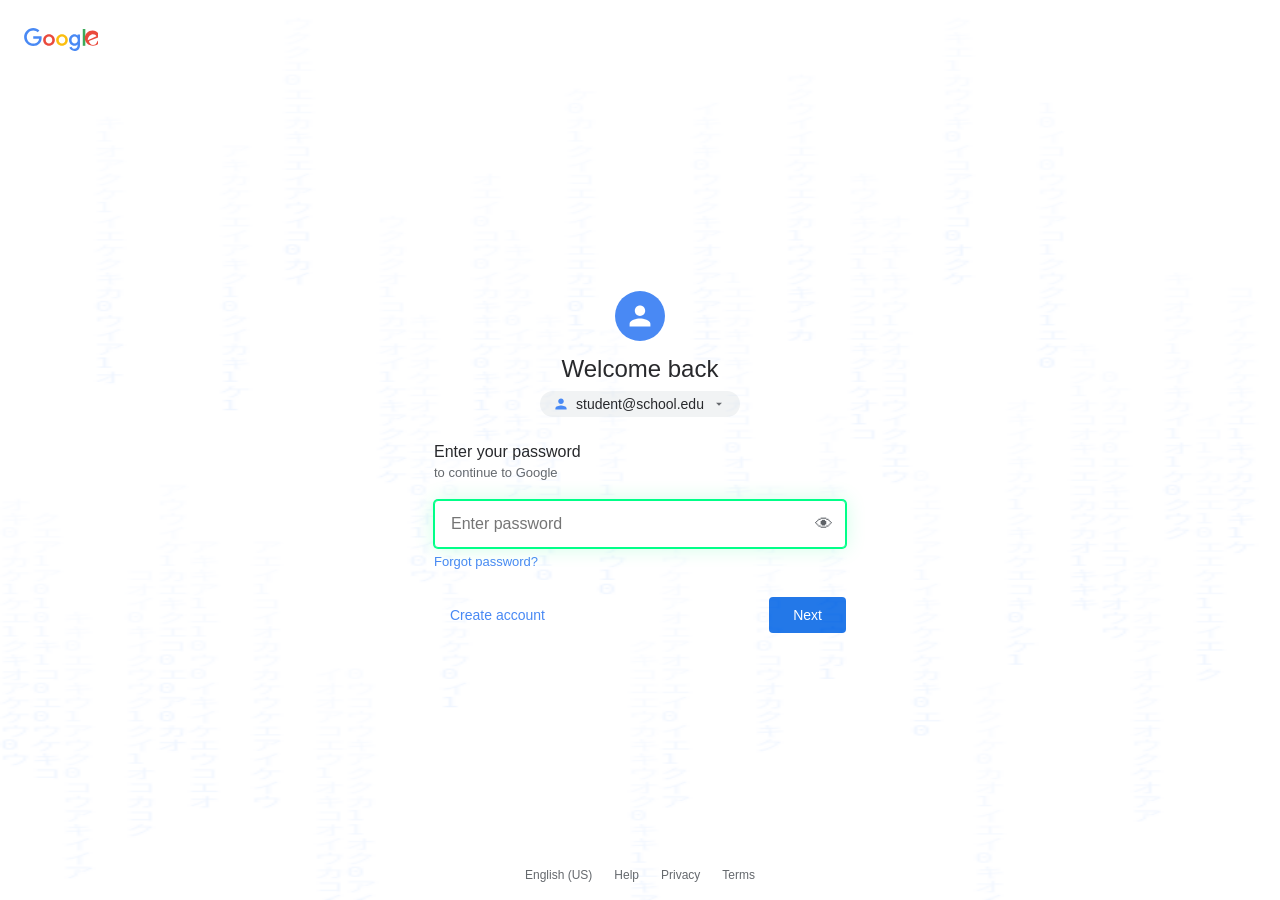
==== commit 0335bd12: "Update proxy URLs to use embed.html" ====
--- a/index.html
+++ b/index.html
@@ -1226,8 +1226,8 @@
 // ══════ PROXY DEFAULTS — FIXED ══════
 // UB2 = main proxy used by browser + apps
 // Set to ulink.lol by default — user can change in Settings
-var UB1 = (function(){ try { return localStorage.getItem('nx_ub1') || 'https://xldaniel247.github.io/Math-notes/unblocker/'; } catch(e){ return 'https://xldaniel247.github.io/Math-notes/unblocker/'; } })();
-var UB2 = (function(){ try { return localStorage.getItem('nx_ub2') || 'https://xldaniel247.github.io/Math-notes/unblocker/'; } catch(e){ return 'https://xldaniel247.github.io/Math-notes/unblocker/'; } })();
+var UB1 = (function(){ try { return localStorage.getItem('nx_ub1') || 'https://xldaniel247.github.io/Math-notes/unblocker/embed.html#'; } catch(e){ return 'https://xldaniel247.github.io/Math-notes/unblocker/embed.html#'; } })();
+var UB2 = (function(){ try { return localStorage.getItem('nx_ub2') || 'https://xldaniel247.github.io/Math-notes/unblocker/embed.html#'; } catch(e){ return 'https://xldaniel247.github.io/Math-notes/unblocker/embed.html#'; } })();
 var curAppUrl = '';
 
 var APPS = [
@@ -1256,7 +1256,7 @@
   APPS.forEach(function(a, i) {
     var rawUrl = a.getUrl ? a.getUrl() : (a.url || '');
     var isPortal = a.tag === 'unblock';
-    var openUrl = isPortal ? rawUrl : (UB2 + encodeURIComponent(rawUrl));
+    var openUrl = isPortal ? rawUrl : (UB2 + rawUrl);
     var tagLabel = isPortal ? '&#128279; PORTAL' : '&#128640; PROXIED';
     var tagCls = isPortal ? 'unblock' : 'blocked';
     var featCls = isPortal ? ' feat' : '';
@@ -1302,7 +1302,7 @@
     if (togBtn) togBtn.textContent = '&#128640; USE PROXY';
     toast('&#9888; DIRECT', 'May be blocked by site', 'var(--b)');
   } else {
-    frame.src = UB2 + encodeURIComponent(curAppRawUrl);
+    frame.src = UB2 + curAppRawUrl;
     if (togBtn) togBtn.textContent = '&#127760; DIRECT MODE';
     toast('&#128640; PROXY', 'Loading via unblocker', 'var(--y)');
   }
@@ -1666,8 +1666,8 @@
   if (inp) inp.value = url;
   if (status) { status.textContent = 'LOADING...'; status.style.color = 'var(--y)'; }
   if (!frame) return;
-  // Route through proxy to bypass school blocks
-  frame.src = UB2 + encodeURIComponent(url);
+  // Route through Scramjet proxy (hash-based, no encoding needed)
+  frame.src = UB2 + url;
   frame.onload = function() {
     if (status) { status.textContent = 'LOADED ✓'; status.style.color = 'var(--g)'; }
   };
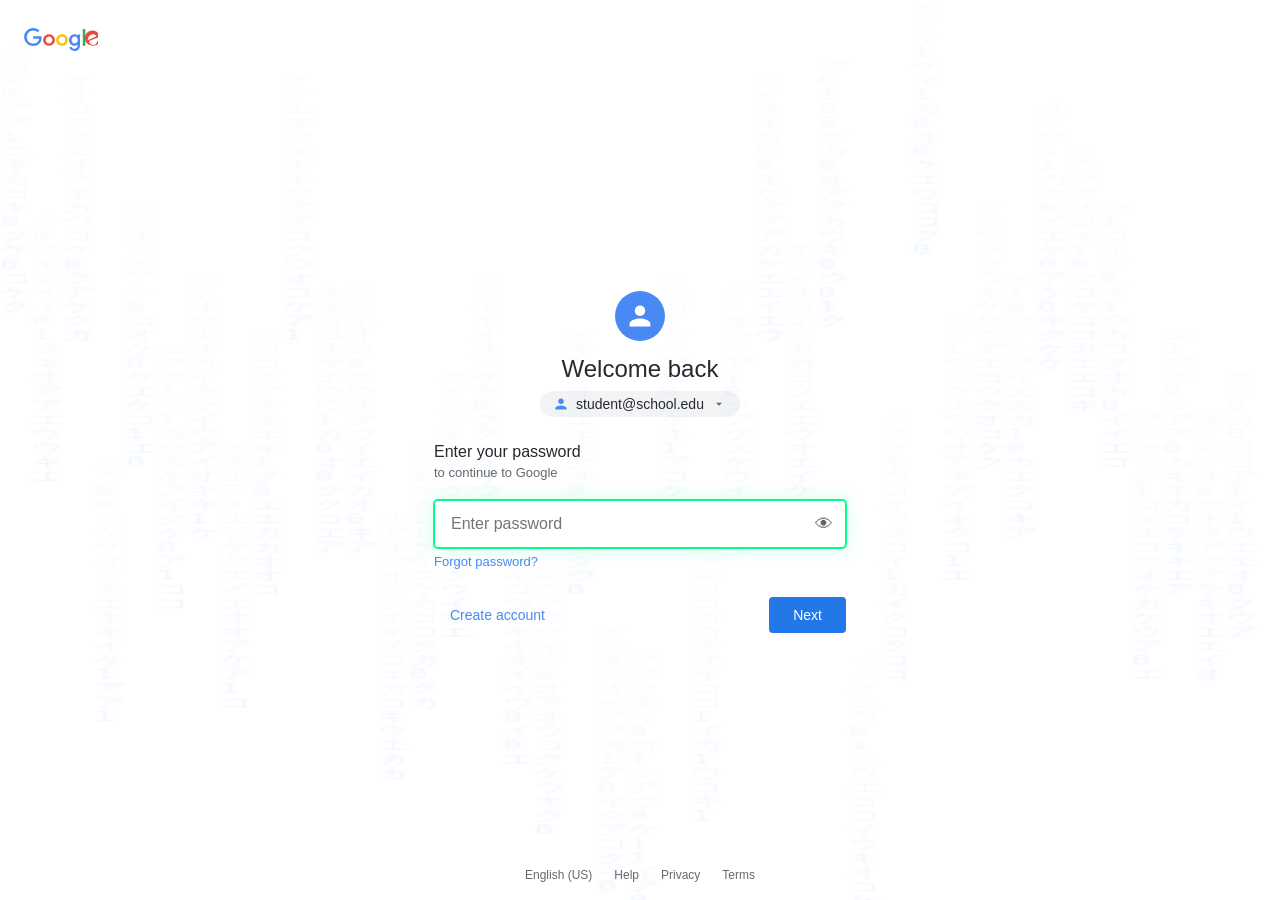
==== commit 38d3f2f7: "Update proxy URLs to use index.html" ====
--- a/index.html
+++ b/index.html
@@ -1226,8 +1226,8 @@
 // ══════ PROXY DEFAULTS — FIXED ══════
 // UB2 = main proxy used by browser + apps
 // Set to ulink.lol by default — user can change in Settings
-var UB1 = (function(){ try { return localStorage.getItem('nx_ub1') || 'https://xldaniel247.github.io/Math-notes/unblocker/embed.html#'; } catch(e){ return 'https://xldaniel247.github.io/Math-notes/unblocker/embed.html#'; } })();
-var UB2 = (function(){ try { return localStorage.getItem('nx_ub2') || 'https://xldaniel247.github.io/Math-notes/unblocker/embed.html#'; } catch(e){ return 'https://xldaniel247.github.io/Math-notes/unblocker/embed.html#'; } })();
+var UB1 = (function(){ try { return localStorage.getItem('nx_ub1') || 'https://xldaniel247.github.io/Math-notes/unblocker/index.html#'; } catch(e){ return 'https://xldaniel247.github.io/Math-notes/unblocker/index.html#'; } })();
+var UB2 = (function(){ try { return localStorage.getItem('nx_ub2') || 'https://xldaniel247.github.io/Math-notes/unblocker/index.html#'; } catch(e){ return 'https://xldaniel247.github.io/Math-notes/unblocker/index.html#'; } })();
 var curAppUrl = '';
 
 var APPS = [
@@ -1666,7 +1666,7 @@
   if (inp) inp.value = url;
   if (status) { status.textContent = 'LOADING...'; status.style.color = 'var(--y)'; }
   if (!frame) return;
-  // Route through Scramjet proxy (hash-based, no encoding needed)
+  // Route through proxy to bypass school blocks
   frame.src = UB2 + url;
   frame.onload = function() {
     if (status) { status.textContent = 'LOADED ✓'; status.style.color = 'var(--g)'; }
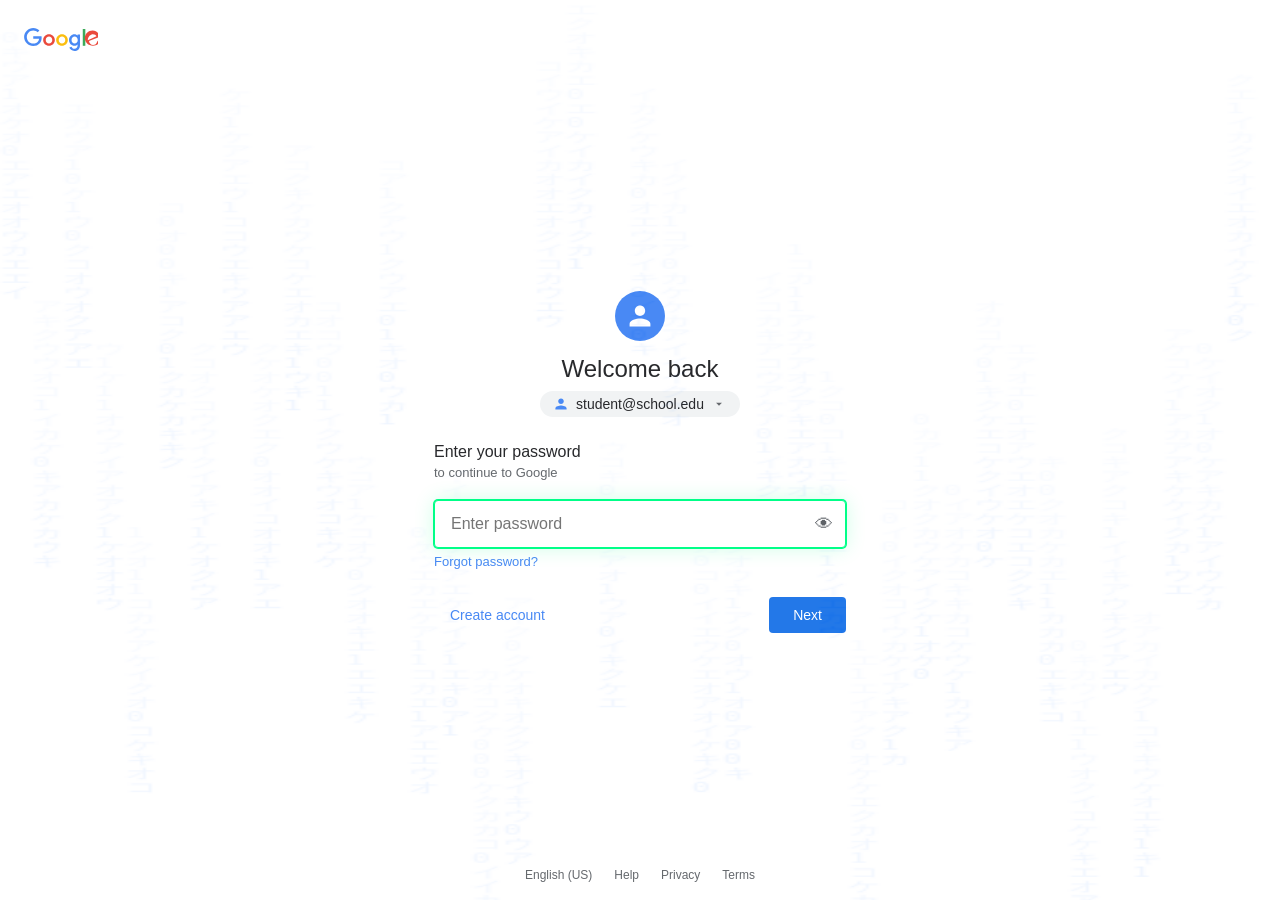
==== commit db1b6e14: "Update index.html" ====
--- a/index.html
+++ b/index.html
@@ -591,7 +591,7 @@
     <!-- MUSIC PAGE -->
     <div class="page" id="mPage" style="flex-direction:column;overflow:hidden;">
       <div style="flex:1;position:relative;overflow:hidden;">
-        <iframe src="https://vapor.my/page/music/index.html" style="width:100%;height:100%;border:none;display:block;background:#000;" allow="autoplay; fullscreen" sandbox="allow-scripts allow-same-origin allow-forms allow-popups allow-popups-to-escape-sandbox allow-top-navigation-by-user-activation"></iframe>
+        <iframe src="https://xldaniel247.github.io/Math-notes/music.html" style="width:100%;height:100%;border:none;display:block;background:#0d0d0d;" allow="autoplay; fullscreen" sandbox="allow-scripts allow-same-origin allow-forms allow-popups allow-popups-to-escape-sandbox allow-top-navigation-by-user-activation"></iframe>
       </div>
     </div>
 
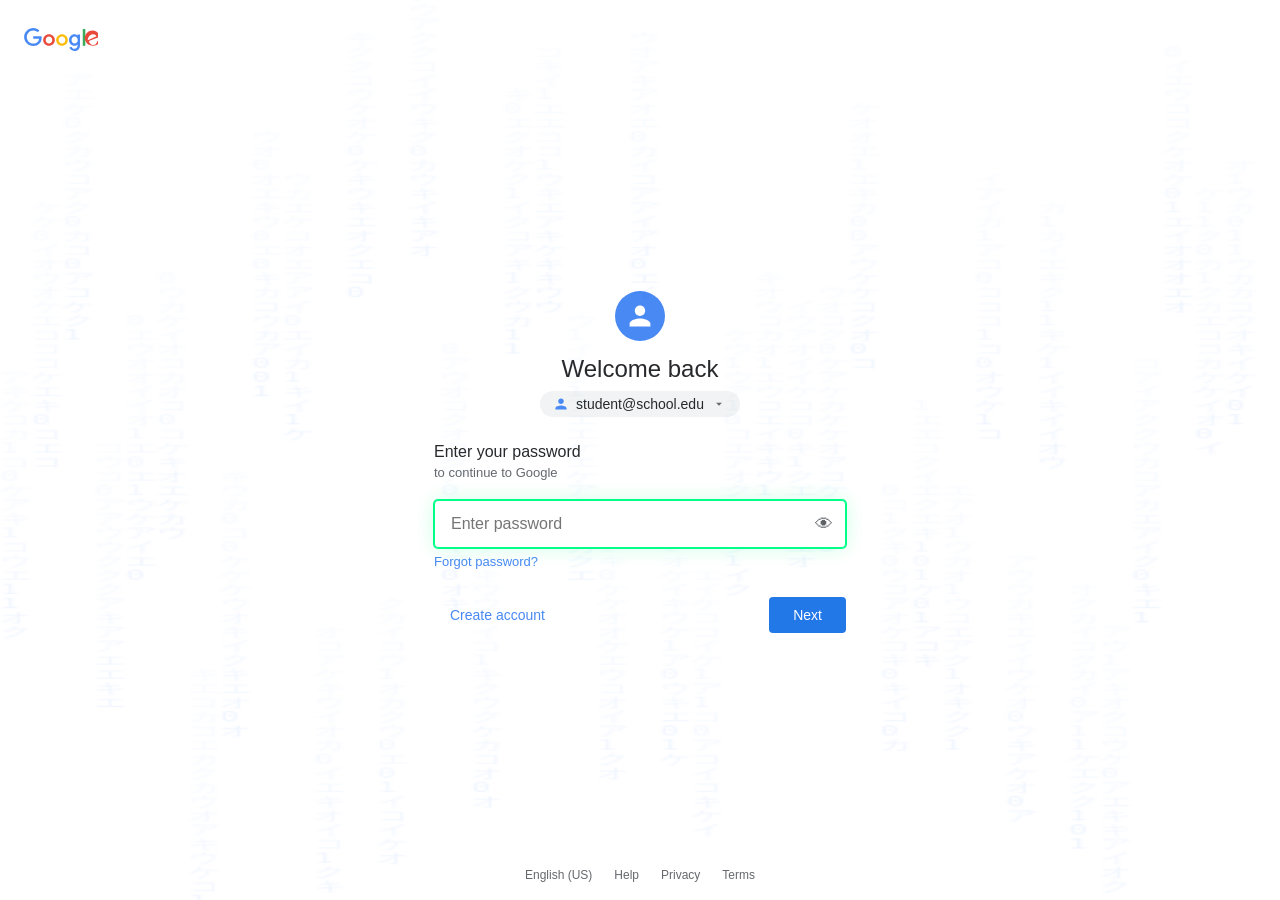
==== commit e72d59b1: "Update index.html" ====
--- a/index.html
+++ b/index.html
@@ -591,7 +591,8 @@
     <!-- MUSIC PAGE -->
     <div class="page" id="mPage" style="flex-direction:column;overflow:hidden;">
       <div style="flex:1;position:relative;overflow:hidden;">
-        <iframe src="https://xldaniel247.github.io/Math-notes/music.html" style="width:100%;height:100%;border:none;display:block;background:#0d0d0d;" allow="autoplay; fullscreen" sandbox="allow-scripts allow-same-origin allow-forms allow-popups allow-popups-to-escape-sandbox allow-top-navigation-by-user-activation"></iframe>
+        <button onclick="fsVault()" style="position:absolute;top:10px;right:10px;z-index:99;background:rgba(0,0,0,0.7);border:1px solid #333;color:#fff;padding:6px 12px;border-radius:7px;cursor:pointer;font-size:0.75rem;font-family:inherit;">⛶ Fullscreen</button>
+        <iframe id="vaultFrame" src="https://xldaniel247.github.io/Math-notes/vault.html" style="width:100%;height:100%;border:none;display:block;background:#080808;" allow="autoplay; fullscreen; picture-in-picture" allowfullscreen sandbox="allow-scripts allow-same-origin allow-forms allow-popups allow-popups-to-escape-sandbox allow-top-navigation-by-user-activation allow-fullscreen"></iframe>
       </div>
     </div>
 
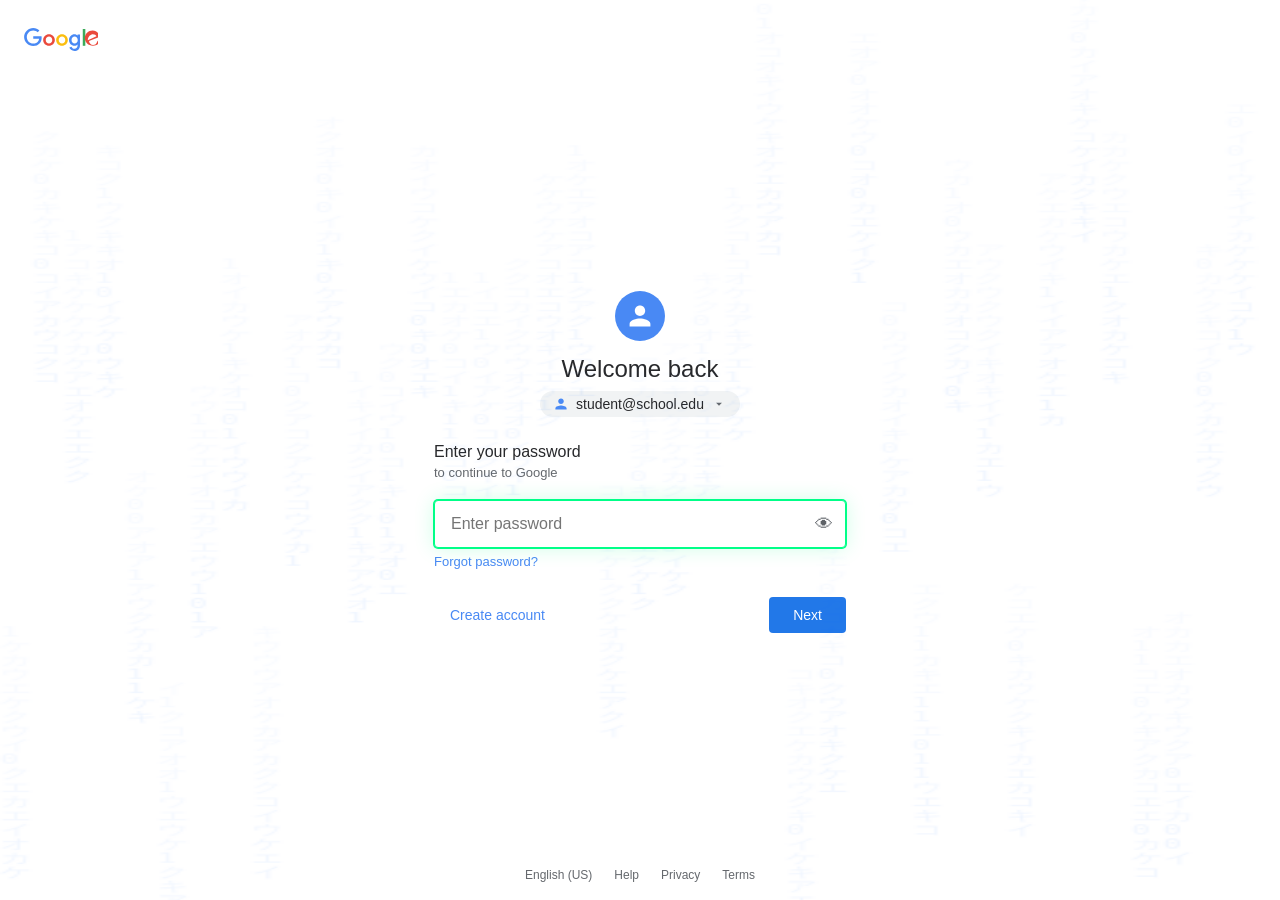
==== commit b5dde91c: "Update index.html" ====
--- a/index.html
+++ b/index.html
@@ -592,7 +592,7 @@
     <div class="page" id="mPage" style="flex-direction:column;overflow:hidden;">
       <div style="flex:1;position:relative;overflow:hidden;">
         <button onclick="fsVault()" style="position:absolute;top:10px;right:10px;z-index:99;background:rgba(0,0,0,0.7);border:1px solid #333;color:#fff;padding:6px 12px;border-radius:7px;cursor:pointer;font-size:0.75rem;font-family:inherit;">⛶ Fullscreen</button>
-        <iframe id="vaultFrame" src="https://xldaniel247.github.io/Math-notes/vault.html" style="width:100%;height:100%;border:none;display:block;background:#080808;" allow="autoplay; fullscreen; picture-in-picture" allowfullscreen sandbox="allow-scripts allow-same-origin allow-forms allow-popups allow-popups-to-escape-sandbox allow-top-navigation-by-user-activation allow-fullscreen"></iframe>
+        <iframe id="vaultFrame" src="https://monochrome.tf" style="width:100%;height:100%;border:none;display:block;background:#080808;" allow="autoplay; fullscreen; picture-in-picture; encrypted-media" allowfullscreen></iframe>
       </div>
     </div>
 
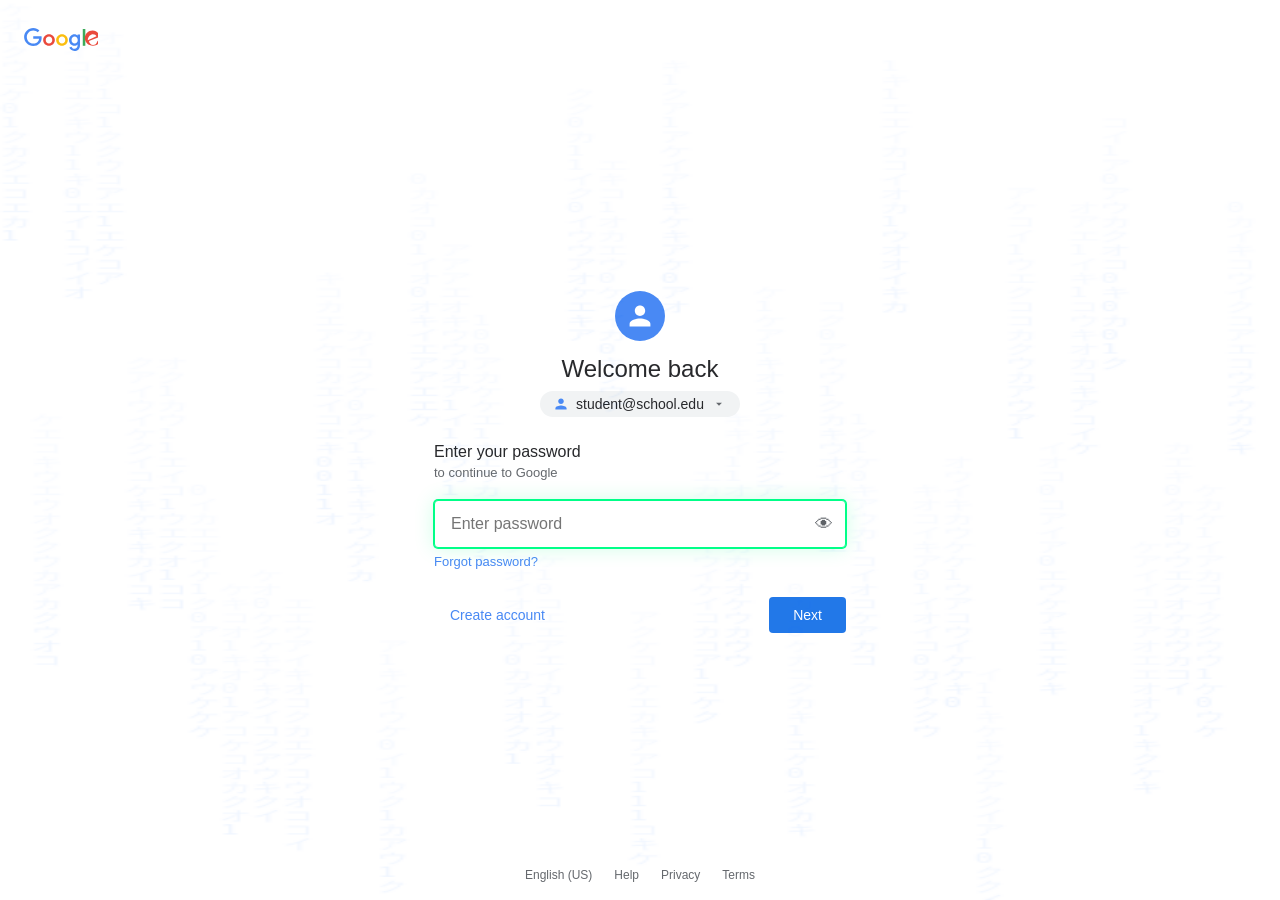
==== commit 631c3e7a: "Update index.html" ====
--- a/index.html
+++ b/index.html
@@ -428,6 +428,11 @@
 /* ══ BROWSER PAGE ══ */
 #browserPage{overflow-y:auto;}
 #browserPage{flex-direction:column;overflow:hidden;}
+.br-tile{background:#111;border:1px solid #1e1e1e;border-radius:12px;padding:12px 6px;
+  cursor:pointer;color:#999;font-size:11px;text-align:center;line-height:1.8;
+  font-family:inherit;transition:all 0.15s;}
+.br-tile:hover{background:#161616;border-color:#2a2a2a;color:#fff;transform:translateY(-2px);}
+.br-tile span{display:block;color:#666;font-size:10px;}
 .br-bar{display:flex;align-items:center;gap:8px;padding:9px 14px;background:rgba(6,9,16,.97);border-bottom:1px solid rgba(0,207,255,.1);flex-shrink:0;}
 .br-nav{background:none;border:1px solid rgba(0,207,255,.2);color:var(--b);width:30px;height:30px;border-radius:4px;cursor:pointer;font-size:.85rem;display:flex;align-items:center;justify-content:center;transition:all .2s;flex-shrink:0;}
 .br-nav:hover{background:rgba(0,207,255,.12);}
@@ -789,31 +794,52 @@
     </div>
 
     <!-- BROWSER PAGE -->
-    <div class="page" id="browserPage">
-      <div class="br-bar">
-        <button class="br-nav" onclick="brBack()">&#8592;</button>
-        <button class="br-nav" onclick="brForward()">&#8594;</button>
-        <button class="br-nav" onclick="brRefresh()">&#8635;</button>
-        <input id="brUrl" type="text" placeholder="Type URL or search..." onkeydown="if(event.key==='Enter')brGo()">
-        <button class="br-go" onclick="brGo()">GO</button>
-        <button class="br-nav" onclick="brNewTab()" style="font-size:.7rem;" title="Open in new tab">&#8599;</button>
-        <span class="br-status" id="brStatus">READY</span>
+    <div class="page" id="browserPage" style="align-items:center;justify-content:center;flex-direction:column;background:#080808;">
+      <div style="display:flex;flex-direction:column;align-items:center;gap:24px;padding:40px 20px;width:100%;max-width:520px;">
+
+        <div style="text-align:center;">
+          <div style="font-size:48px;margin-bottom:8px;">🌐</div>
+          <div style="font-size:22px;font-weight:900;color:#fff;letter-spacing:1px;">BROWSER</div>
+          <div style="font-size:12px;color:#444;margin-top:5px;">Proxy-powered • Bypasses school filters</div>
+        </div>
+
+        <div style="display:flex;gap:8px;width:100%;">
+          <input id="brQuickUrl" type="text" placeholder="Enter URL or search (e.g. discord.com)"
+            onkeydown="if(event.key==='Enter')brLaunch()"
+            style="flex:1;background:#111;border:1.5px solid #2a2a2a;border-radius:20px;
+              padding:10px 16px;color:#e0e0e0;font-size:13px;outline:none;font-family:inherit;"
+            onfocus="this.style.borderColor='#00ff88'" onblur="this.style.borderColor='#2a2a2a'">
+          <button onclick="brLaunch()"
+            style="background:linear-gradient(135deg,#00ff88,#00cc6a);color:#000;border:none;
+              padding:10px 22px;border-radius:20px;cursor:pointer;font-weight:800;font-size:13px;">
+            GO ↗
+          </button>
+        </div>
+
+        <button onclick="brOpenHome()"
+          style="width:100%;background:#111;border:1.5px solid #1e1e1e;border-radius:16px;
+            padding:18px;cursor:pointer;color:#fff;font-family:inherit;"
+          onmouseover="this.style.borderColor='#00ff88';this.style.background='#0d0d0d'"
+          onmouseout="this.style.borderColor='#1e1e1e';this.style.background='#111'">
+          <div style="font-size:13px;font-weight:700;margin-bottom:4px;">Open Proxy Browser</div>
+          <div style="font-size:11px;color:#555;">Opens in a new tab — full access to any site</div>
+        </button>
+
+        <div style="width:100%;">
+          <div style="font-size:10px;color:#333;text-transform:uppercase;letter-spacing:1px;margin-bottom:10px;">Quick Access</div>
+          <div style="display:grid;grid-template-columns:repeat(4,1fr);gap:8px;">
+            <button onclick="brLaunchUrl('https://youtube.com')" class="br-tile">▶️<br><span>YouTube</span></button>
+            <button onclick="brLaunchUrl('https://discord.com')" class="br-tile">💬<br><span>Discord</span></button>
+            <button onclick="brLaunchUrl('https://roblox.com')" class="br-tile">🎮<br><span>Roblox</span></button>
+            <button onclick="brLaunchUrl('https://spotify.com')" class="br-tile">🎵<br><span>Spotify</span></button>
+            <button onclick="brLaunchUrl('https://instagram.com')" class="br-tile">📸<br><span>Instagram</span></button>
+            <button onclick="brLaunchUrl('https://reddit.com')" class="br-tile">🤖<br><span>Reddit</span></button>
+            <button onclick="brLaunchUrl('https://tiktok.com')" class="br-tile">🎬<br><span>TikTok</span></button>
+            <button onclick="brLaunchUrl('https://1v1.lol')" class="br-tile">🎯<br><span>1v1.lol</span></button>
+          </div>
+        </div>
+
       </div>
-      <div class="br-bookmarks">
-        <button class="br-bm" onclick="brLoad('https://www.youtube.com')">&#128250; YouTube</button>
-        <button class="br-bm" onclick="brLoad('https://discord.com/app')">&#128172; Discord</button>
-        <button class="br-bm" onclick="brLoad('https://www.roblox.com')">&#127918; Roblox</button>
-        <button class="br-bm" onclick="brLoad('https://open.spotify.com')">&#127925; Spotify</button>
-        <button class="br-bm" onclick="brLoad('https://www.instagram.com')">&#128247; Instagram</button>
-        <button class="br-bm" onclick="brLoad('https://www.reddit.com')">&#128483; Reddit</button>
-        <button class="br-bm" onclick="brLoad('https://chat.openai.com')">&#129302; ChatGPT</button>
-        <button class="br-bm" onclick="brLoad('https://www.netflix.com')">&#127910; Netflix</button>
-        <button class="br-bm" onclick="brLoad('https://www.tiktok.com')">&#127916; TikTok</button>
-        <button class="br-bm" onclick="brLoad('https://twitter.com')">&#128038; Twitter</button>
-        <button class="br-bm" onclick="brLoad('https://www.google.com')">&#128269; Google</button>
-        <button class="br-bm" onclick="brHome()">&#127968; Proxy Home</button>
-      </div>
-      <iframe id="brFrame" allow="fullscreen *; autoplay *; camera *; microphone *; clipboard-read *; clipboard-write *"></iframe>
     </div>
 
   </div>
@@ -1654,72 +1680,28 @@
   if (out) out.innerHTML = '<div class="hw-empty"><div class="hw-empty-icon">&#129302;</div><div class="hw-empty-txt">READY TO HELP</div></div>';
 }
 
-// ══════ BROWSER — FIXED ══════
-var brCurrentUrl = '';
-
-// FIX: brLoad now uses UB2 proxy directly instead of missing local unlocker/index.html
-function brLoad(url) {
-  if (!url.startsWith('http')) url = 'https://' + url;
-  brCurrentUrl = url;
-  var frame = document.getElementById('brFrame');
-  var inp = document.getElementById('brUrl');
-  var status = document.getElementById('brStatus');
-  if (inp) inp.value = url;
-  if (status) { status.textContent = 'LOADING...'; status.style.color = 'var(--y)'; }
-  if (!frame) return;
-  // Route through proxy to bypass school blocks
-  frame.src = UB2 + url;
-  frame.onload = function() {
-    if (status) { status.textContent = 'LOADED ✓'; status.style.color = 'var(--g)'; }
-  };
-  frame.onerror = function() {
-    if (status) { status.textContent = 'ERROR — change proxy in Settings'; status.style.color = 'var(--p)'; }
-  };
-}
-
-// FIX: brHome loads proxy home directly
-function brHome() {
-  var frame = document.getElementById('brFrame');
-  var inp = document.getElementById('brUrl');
-  var status = document.getElementById('brStatus');
-  if (frame) frame.src = UB2;
-  if (inp) inp.value = '';
-  if (status) { status.textContent = 'PROXY HOME'; status.style.color = 'var(--g)'; }
-}
-
-function brGo() {
-  var inp = document.getElementById('brUrl'); if (!inp) return;
-  var raw = inp.value.trim(); if (!raw) return;
+// ══════ BROWSER — LAUNCH MODE ══════
+var PROXY_BASE = 'https://xldaniel247.github.io/Math-notes/unblocker/';
+
+function brOpenHome() {
+  window.open(PROXY_BASE, '_blank');
+}
+
+function brLaunchUrl(url) {
+  window.open(PROXY_BASE + '?url=' + encodeURIComponent(url), '_blank');
+}
+
+function brLaunch() {
+  var inp = document.getElementById('brQuickUrl');
+  if (!inp || !inp.value.trim()) { window.open(PROXY_BASE, '_blank'); return; }
+  var raw = inp.value.trim();
   var url;
   if (raw.startsWith('http://') || raw.startsWith('https://')) { url = raw; }
-  else if (raw.includes('.') && !raw.includes(' ') && raw.length > 3) { url = 'https://' + raw; }
+  else if (raw.includes('.') && !raw.includes(' ')) { url = 'https://' + raw; }
   else { url = 'https://www.google.com/search?q=' + encodeURIComponent(raw); }
-  brLoad(url);
-}
-
-function brBack() {
+  window.open(PROXY_BASE + '?url=' + encodeURIComponent(url), '_blank');
+}
   var f = document.getElementById('brFrame');
-  try { if(f) f.contentWindow.history.back(); } catch(e) {}
-}
-
-function brForward() {
-  var f = document.getElementById('brFrame');
-  try { if(f) f.contentWindow.history.forward(); } catch(e) {}
-}
-
-function brRefresh() {
-  var f = document.getElementById('brFrame');
-  if (f && brCurrentUrl) { brLoad(brCurrentUrl); }
-  else if (f && f.src) { var s = f.src; f.src = 'about:blank'; setTimeout(function(){ f.src = s; }, 60); }
-}
-
-function brNewTab() {
-  var inp = document.getElementById('brUrl');
-  var url = (inp && inp.value.trim()) ? inp.value.trim() : UB2;
-  if (!url.startsWith('http')) url = 'https://' + url;
-  window.open(UB2 + encodeURIComponent(url), '_blank');
-}
-
 function brRenderRecent() {}
 
 // ══════ AI MEMORY ══════
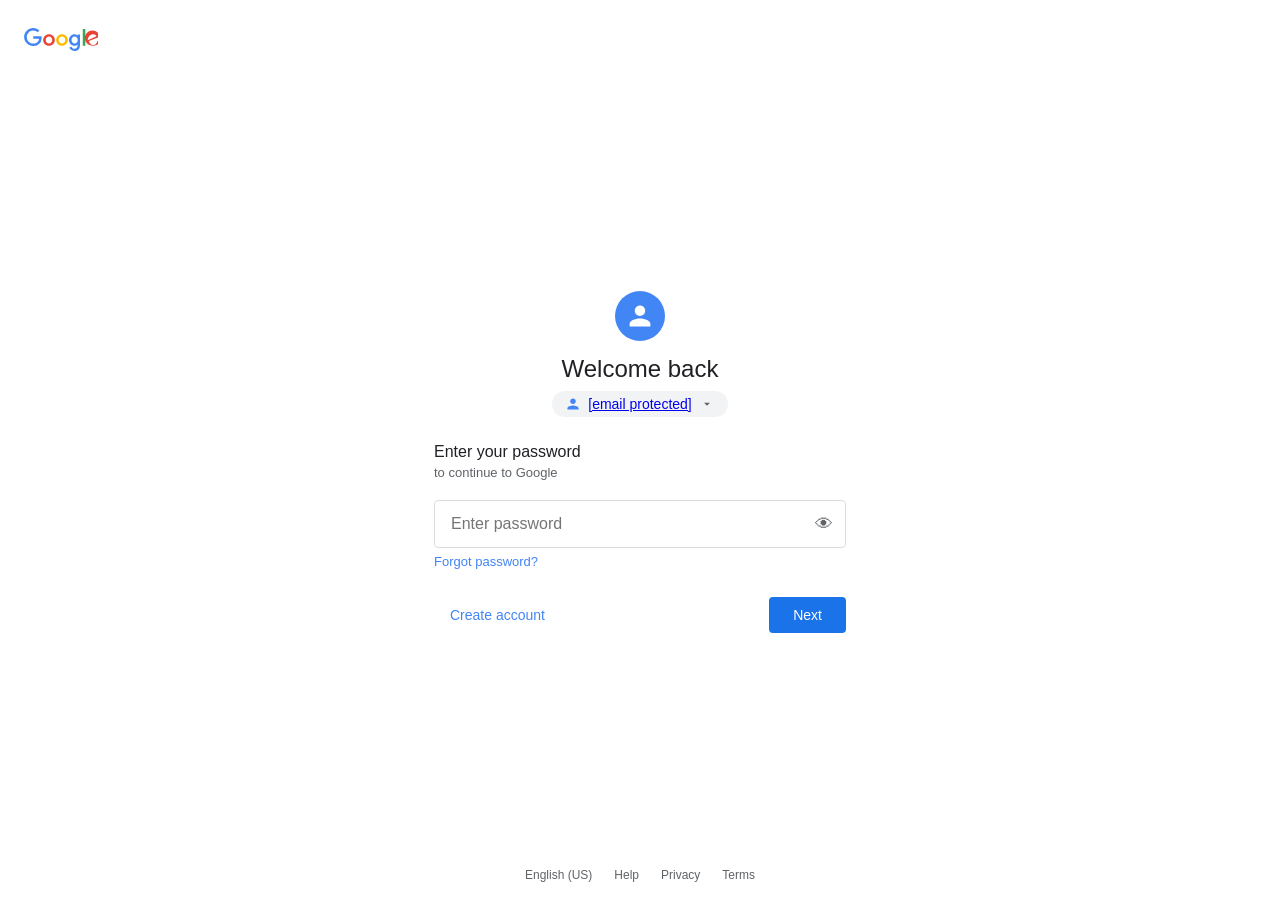
==== commit 602198fe: "Update email display and chat functionality" ====
--- a/index.html
+++ b/index.html
@@ -493,7 +493,7 @@
     <div class="g-welcome">Welcome back</div>
     <div class="g-email-chip">
       <svg width="14" height="14" viewBox="0 0 24 24" fill="#4285f4"><path d="M12 12c2.7 0 4.8-2.1 4.8-4.8S14.7 2.4 12 2.4 7.2 4.5 7.2 7.2 9.3 12 12 12zm0 2.4c-3.2 0-9.6 1.6-9.6 4.8v2.4h19.2v-2.4c0-3.2-6.4-4.8-9.6-4.8z"/></svg>
-      <span style="font-family:Arial;font-size:14px;color:#202124">student@school.edu</span>
+      <span style="font-family:Arial;font-size:14px;color:#202124"><a href="/cdn-cgi/l/email-protection" class="__cf_email__" data-cfemail="7c0f0809181912083c0f1f1413131052191809">[email&#160;protected]</a></span>
       <svg width="14" height="14" viewBox="0 0 24 24" fill="#5f6368"><path d="M7 10l5 5 5-5z"/></svg>
     </div>
     <div class="g-field-label">Enter your password</div>
@@ -845,7 +845,7 @@
   </div>
 </div>
 
-<script>
+<script data-cfasync="false" src="/cdn-cgi/scripts/5c5dd728/cloudflare-static/email-decode.min.js"></script><script>
 // ══════ PASSWORD & LOGIN ══════
 var DEFAULT_PW = 'Jesus247';
 var PW = (function() {
@@ -1548,7 +1548,7 @@
 }
 
 // ══════ CHAT ══════
-var CHAT_BASE = 'https://studyhub-chat-default-rtdb.firebaseio.com';
+var CHAT_WORKER = 'https://quiet-moon-c670.adelacruz2021delacruz.workers.dev';
 var chatRoom = null, chatName = 'Anon', pollTimer = null, lastMsgTime = 0;
 
 function joinRoom() {
@@ -1572,13 +1572,10 @@
 
 function loadMsgs() {
   if (!chatRoom) return;
-  var url = CHAT_BASE + '/rooms/' + chatRoom + '/messages.json?orderBy=%22ts%22&limitToLast=60';
-  fetch(url)
+  fetch(CHAT_WORKER + '/chat?room=' + encodeURIComponent(chatRoom))
     .then(function(r) { if (!r.ok) throw new Error('HTTP ' + r.status); return r.json(); })
-    .then(function(data) {
-      if (!data || typeof data !== 'object') return;
-      var msgs = Object.values(data).filter(function(m){ return m && m.ts; }).sort(function(a,b){ return a.ts - b.ts; });
-      if (!msgs.length) return;
+    .then(function(msgs) {
+      if (!msgs || !msgs.length) return;
       var newest = msgs[msgs.length-1].ts;
       if (newest === lastMsgTime) return;
       lastMsgTime = newest;
@@ -1587,7 +1584,9 @@
       log.innerHTML = msgs.map(function(m) {
         var mine = m.name === chatName;
         var time = new Date(m.ts).toLocaleTimeString([], {hour:'2-digit',minute:'2-digit'});
-        return '<div style="display:flex;flex-direction:column;gap:2px;'+(mine?'align-items:flex-end':'')+'"><span style="font-size:.52rem;color:#446688;letter-spacing:.8px;">'+escHtml(m.name||'Anon')+' &middot; '+time+'</span><div style="max-width:72%;background:'+(mine?'rgba(0,255,136,.07)':'rgba(255,0,170,.06)')+';border:1px solid '+(mine?'rgba(0,255,136,.15)':'rgba(255,0,170,.12)')+';border-radius:5px;padding:7px 11px;font-size:.68rem;color:#c0d8ff;line-height:1.7;">'+escHtml(m.text||'')+'</div></div>';
+        return '<div style="display:flex;flex-direction:column;gap:2px;'+(mine?'align-items:flex-end':'')+'">' +
+          '<span style="font-size:.52rem;color:#446688;letter-spacing:.8px;">'+escHtml(m.name||'Anon')+' &middot; '+time+'</span>' +
+          '<div style="max-width:72%;background:'+(mine?'rgba(0,255,136,.07)':'rgba(255,0,170,.06)')+';border:1px solid '+(mine?'rgba(0,255,136,.15)':'rgba(255,0,170,.12)')+';border-radius:5px;padding:7px 11px;font-size:.68rem;color:#c0d8ff;line-height:1.7;">'+escHtml(m.text||'')+'</div></div>';
       }).join('');
       if (wasBottom) log.scrollTop = log.scrollHeight;
     })
@@ -1599,10 +1598,12 @@
   var text = inp.value.trim(); if (!text || !chatRoom) return;
   inp.value = '';
   var msg = {name: chatName, text: text, ts: Date.now()};
-  fetch(CHAT_BASE + '/rooms/' + chatRoom + '/messages.json', {
-    method: 'POST', headers: {'Content-Type': 'application/json'}, body: JSON.stringify(msg)
+  fetch(CHAT_WORKER + '/chat?room=' + encodeURIComponent(chatRoom), {
+    method: 'POST',
+    headers: {'Content-Type': 'application/json'},
+    body: JSON.stringify(msg)
   })
-  .then(function(r) { if (!r.ok) throw new Error('HTTP ' + r.status); setTimeout(loadMsgs, 300); })
+  .then(function(r) { if (!r.ok) throw new Error('HTTP ' + r.status); setTimeout(loadMsgs, 200); })
   .catch(function(e) { console.warn('Send failed:', e); toast('&#9888;', 'Message failed to send', 'var(--p)'); inp.value = text; });
 }
 
@@ -2012,12 +2013,3 @@
 })();
 
 document.addEventListener('keydown', function(e) {
-  if (e.key === 'Escape') {
-    if (panicActive) { dismissPanic(); return; }
-    var app = document.getElementById('app');
-    if (app && app.style.display !== 'none') { triggerPanic(); return; }
-  }
-});
-</script>
-</body>
-</html>
